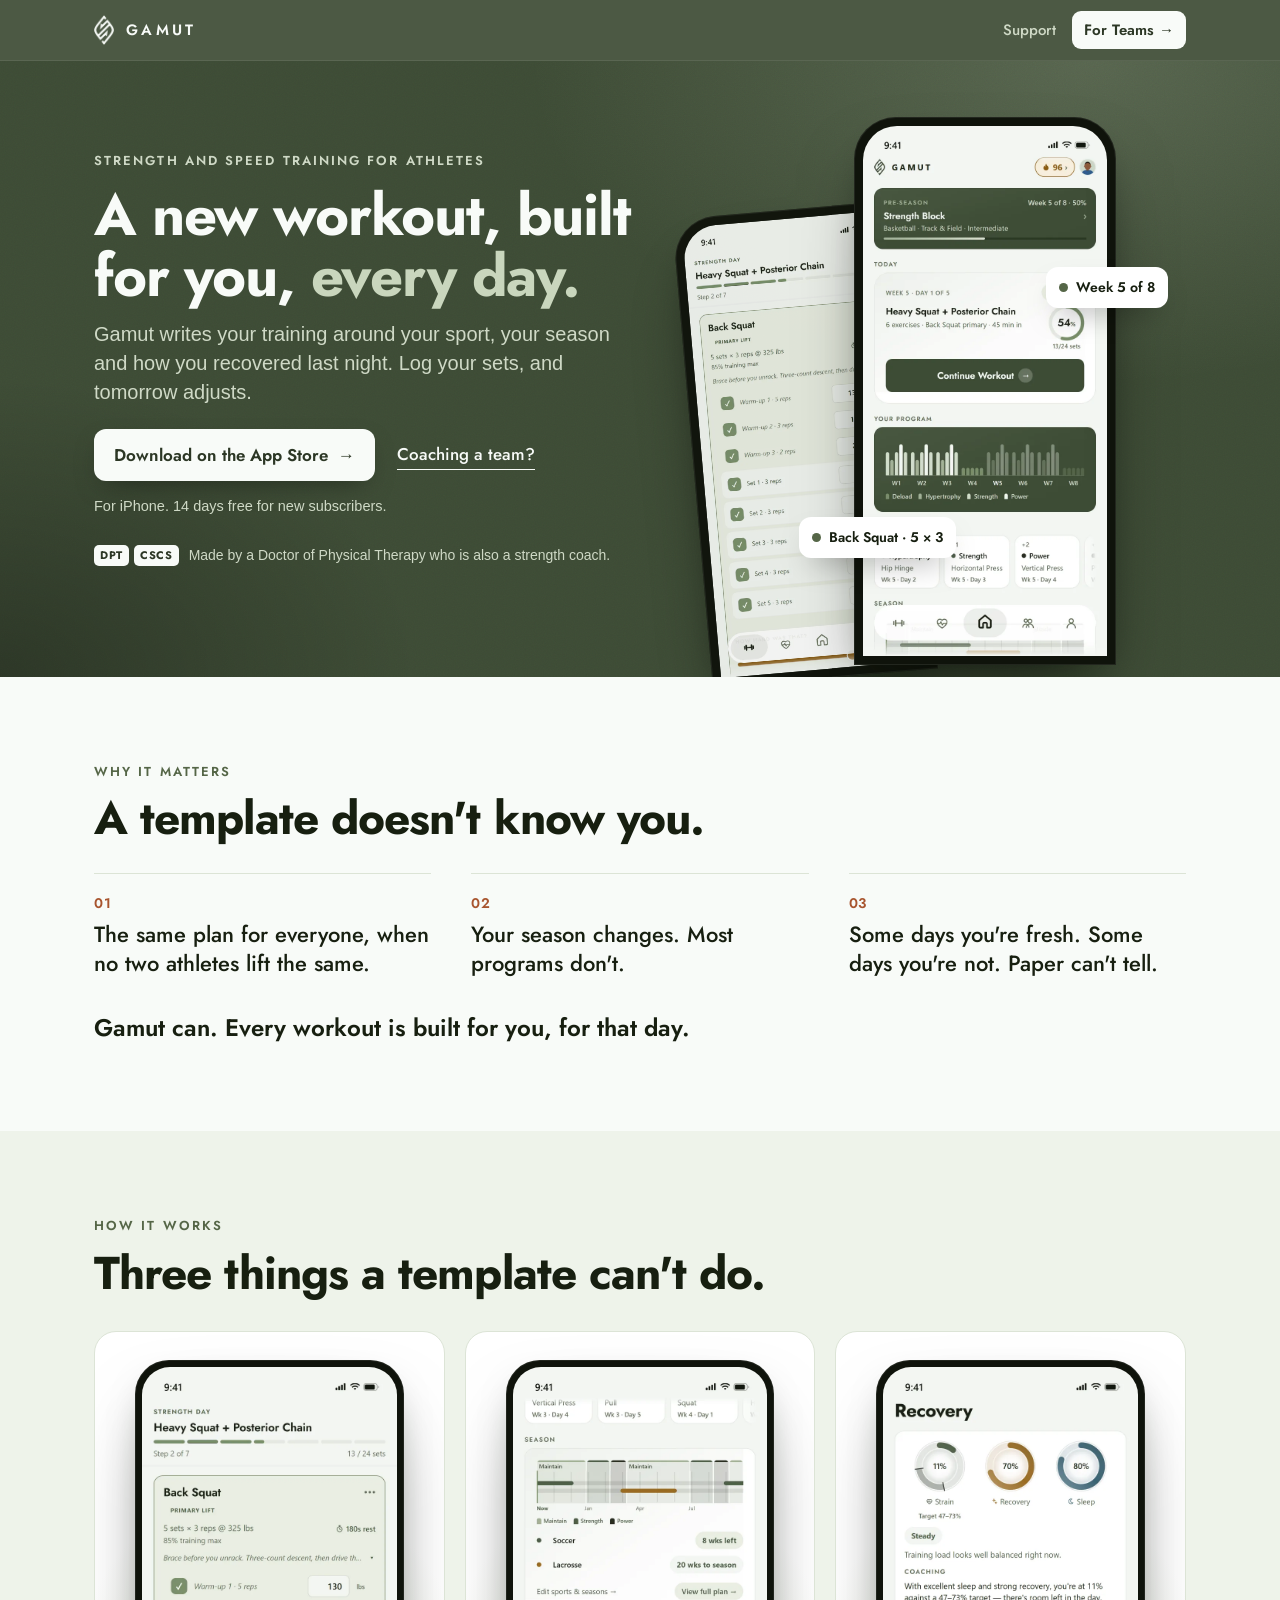
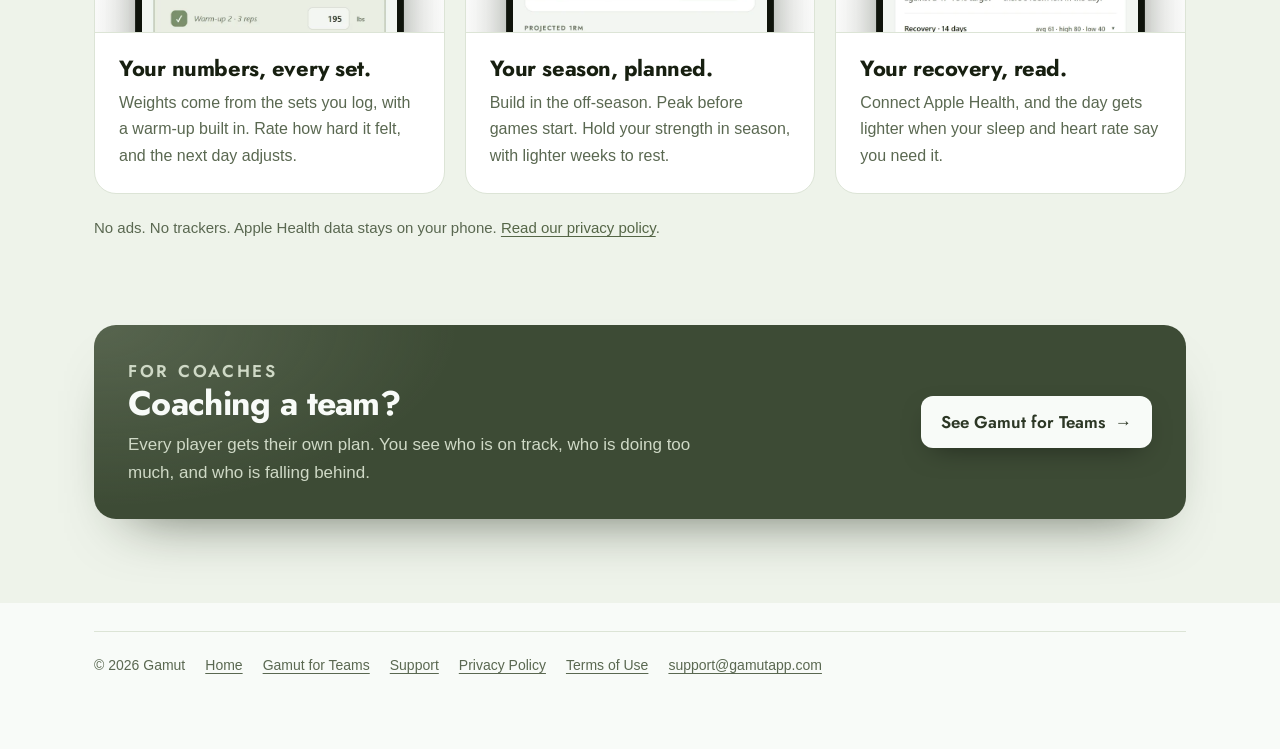
==== index.html @ c869abc1 "Publish from studio/legal-site" ====
<!doctype html>
<html lang="en">
<head>
<meta charset="utf-8">
<meta name="viewport" content="width=device-width, initial-scale=1">
<title>Gamut — Strength and speed training, built for you</title>
<meta name="description" content="Gamut writes your strength and speed training every day, around your sport, your season and how you recovered. Made by a Doctor of Physical Therapy who is also a strength coach.">
<meta property="og:title" content="Gamut: a new workout, built for you, every day">
<meta property="og:description" content="Strength and speed training around your sport, your season and your recovery.">
<meta property="og:type" content="website">
<meta name="theme-color" content="#3d4b35">
<link rel="icon" type="image/png" href="img/emblem.png">
<link rel="preconnect" href="https://fonts.googleapis.com">
<link rel="preconnect" href="https://fonts.gstatic.com" crossorigin>
<link href="https://fonts.googleapis.com/css2?family=Jost:wght@400;500;600;700&display=swap" rel="stylesheet">
<script>document.documentElement.classList.add('js')</script>
<link rel="stylesheet" href="docs.css">
<!--
  The site's front page, for athletes. Kept short on purpose: the offer, why
  it matters, three things the app does, and a door to Gamut for Teams.
  Like teams.html: every claim must be true of the shipped app, with no
  testimonials, user counts or injury claims, and copy in short words.
  The privacy, terms and support pages link here, and the app opens those,
  so this page carries no team prices or buy buttons; teams.html does.
  The App Store link resolves once the app is live (it 404s before that).
  Screens in img/athlete-*.webp are light-mode captures from
  studio/app-store/screenshots/light, scaled to 660px wide.
-->
<style>
  .topnav a.nav-cta { color: var(--hero-deep); background: var(--on-hero); font-weight: 600; }
  .topnav a.nav-cta:hover { color: var(--hero-deep); background: #ffffff; }
  .phone {
    position: relative; border-radius: 42px; padding: 9px; background: #0f130b;
    box-shadow: 0 0 0 1px rgba(255, 255, 255, 0.08) inset, 0 40px 80px -30px rgba(0, 0, 0, 0.6), 0 18px 40px -20px rgba(var(--shadow), 0.5);
  }
  .phone img { display: block; width: 100%; height: auto; border-radius: 34px; aspect-ratio: 660 / 1434; background: #f2f5ef; }

  .home-hero .container { display: grid; grid-template-columns: 1.05fr 0.95fr; gap: 40px; align-items: center; padding-top: 56px; padding-bottom: 0; }
  .home-hero .copy { padding-bottom: 64px; }
  .home-hero .lede { max-width: 30em; }
  .ctas { display: flex; flex-wrap: wrap; align-items: center; gap: 14px 22px; margin: 4px 0 14px; }
  .text-link { font-family: var(--display); font-weight: 500; color: var(--on-hero); text-decoration: none; border-bottom: 1px solid currentColor; padding-bottom: 1px; }
  .text-link:hover { color: #ffffff; }
  .small { font-size: 14.5px; color: var(--on-hero-muted); margin: 0; }
  .cred { display: flex; align-items: center; gap: 10px; margin-top: 26px; font-size: 14px; line-height: 1.4; color: var(--on-hero-muted); }
  .creds { display: flex; gap: 5px; flex: none; }
  .creds span { font-family: var(--display); font-weight: 700; font-size: 11px; letter-spacing: 0.06em; background: var(--on-hero); color: var(--hero-deep); padding: 3px 6px; border-radius: 5px; }
  .visual { position: relative; height: 560px; align-self: end; }
  .visual .phone { position: absolute; }
  .visual .front { width: 262px; right: 70px; top: 0; z-index: 2; }
  .visual .back { width: 226px; right: 268px; top: 92px; transform: rotate(-5deg); opacity: 0.94; }
  .visual .phone, .visual .phone img { border-bottom-left-radius: 0; border-bottom-right-radius: 0; }
  .tag-float {
    position: absolute; z-index: 3; font-family: var(--display); font-weight: 600; font-size: 14px; white-space: nowrap;
    background: var(--surface); color: var(--text); padding: 9px 13px; border-radius: 12px;
    box-shadow: 0 14px 30px -14px rgba(0, 0, 0, 0.5); display: flex; align-items: center; gap: 8px;
  }
  .tag-float i { width: 9px; height: 9px; border-radius: 50%; background: var(--accent); flex: none; }
  .tag-1 { right: 18px; top: 150px; }
  .tag-2 { right: 230px; top: 400px; }
  .js .visual { animation: rise 900ms cubic-bezier(0.2, 0.7, 0.2, 1) 180ms both; }
  @media (prefers-reduced-motion: reduce) { .js .visual { animation: none; } }
  .peek { display: none; }

  section.band { padding: 84px 0; }
  .kicker { font-family: var(--display); font-weight: 600; font-size: 13px; letter-spacing: 0.16em; text-transform: uppercase; color: var(--accent); margin: 0 0 12px; }
  .band h2 { font-size: clamp(30px, 4.2vw, 46px); line-height: 1.06; font-weight: 700; margin: 0 0 14px; }
  .pains { list-style: none; margin: 30px 0 0; padding: 0; display: grid; grid-template-columns: repeat(3, 1fr); gap: 0 40px; }
  .pains li { padding: 20px 0 0; border-top: 1px solid var(--border); font-family: var(--display); font-size: 22px; line-height: 1.3; font-weight: 500; }
  .pains li span { display: block; font-size: 14px; font-weight: 600; color: var(--ember); margin-bottom: 8px; letter-spacing: 0.06em; }
  .turn { margin: 30px 0 0; font-family: var(--display); font-size: 24px; font-weight: 600; }

  .how { background: var(--bg-alt); }
  .features { display: grid; grid-template-columns: repeat(3, 1fr); gap: 20px; margin-top: 34px; }
  .feature { background: var(--surface); border: 1px solid var(--border); border-radius: var(--radius-lg); overflow: hidden; display: flex; flex-direction: column; }
  .feature .shot { height: 300px; overflow: hidden; padding: 28px 40px 0; background: radial-gradient(260px 200px at 50% 100%, var(--accent-soft), transparent 70%); }
  .feature .shot .phone { border-radius: 34px 34px 0 0; padding: 7px 7px 0; }
  .feature .shot .phone img { border-radius: 28px 28px 0 0; }
  .feature .body { padding: 22px 24px 24px; border-top: 1px solid var(--border); }
  .feature h3 { font-size: 22px; line-height: 1.2; margin: 0 0 8px; font-weight: 700; }
  .feature p { margin: 0; color: var(--muted); font-size: 16px; }
  .privacy-note { margin: 22px 0 0; font-size: 15px; color: var(--muted); }

  .coach { padding: 0 0 84px; background: var(--bg-alt); }
  .coach-box {
    display: grid; grid-template-columns: 1fr auto; gap: 20px 40px; align-items: center;
    border-radius: var(--radius-lg); padding: 32px 34px; color: var(--on-hero);
    background: radial-gradient(520px 260px at 0% 0%, rgba(181, 193, 170, 0.22), transparent 70%), var(--hero);
    box-shadow: 0 30px 60px -36px rgba(var(--shadow), 0.7);
  }
  .coach-box .kicker { color: var(--on-hero-muted); }
  .coach-box h2 { font-size: clamp(26px, 3vw, 34px); line-height: 1.12; margin: 0 0 8px; font-weight: 700; }
  .coach-box p { margin: 0; color: var(--on-hero-muted); font-size: 17px; max-width: 34em; }
  footer.site { padding-top: 28px; }

  @media (max-width: 980px) {
    .home-hero .container { grid-template-columns: 1fr; }
    .visual { display: none; }
    /* Full-bleed, so the tilted phone's corner is cut by the screen edge,
       never by an invisible box (teams.html's offer-peek, same numbers). */
    .peek {
      display: block; position: relative; height: 330px; margin: 6px 0 18px calc(50% - 50vw); width: 100vw; overflow: hidden;
      -webkit-mask-image: linear-gradient(180deg, #000 72%, transparent);
      mask-image: linear-gradient(180deg, #000 72%, transparent);
    }
    .peek .phone { position: absolute; width: 210px; padding: 6px; border-radius: 32px; }
    .peek .phone img { border-radius: 27px; }
    .peek .front { left: calc(50% - 50px); top: 14px; z-index: 2; }
    .peek .back { left: max(26px, calc(50% - 172px)); top: 58px; width: 176px; transform: rotate(-6deg); opacity: 0.94; }
    .peek .tag-float { font-size: 13px; padding: 7px 11px; border-radius: 10px; }
    .peek-1 { right: max(8px, calc(50% - 190px)); top: 128px; }
    .peek-2 { left: max(14px, calc(50% - 168px)); top: 238px; }
    .home-hero .copy { padding-bottom: 52px; }
    .pains { grid-template-columns: 1fr; }
    .pains li { padding: 16px 0; font-size: 20px; }
    .features { grid-template-columns: 1fr; gap: 14px; }
    .feature { flex-direction: row; }
    .feature .shot { flex: none; width: 150px; height: auto; max-height: 230px; padding: 18px 16px 0; }
    .feature .body { border-top: none; border-left: 1px solid var(--border); align-self: center; }
    .coach-box { grid-template-columns: 1fr; }
  }
  @media (max-width: 640px) {
    .home-hero .container { padding-top: 32px; }
    .ctas .btn { width: 100%; }
    section.band { padding: 56px 0; }
    .turn { font-size: 21px; }
    .feature .shot { width: 112px; padding: 14px 10px 0; max-height: 190px; }
    .feature .shot .phone { border-radius: 22px 22px 0 0; padding: 4px 4px 0; }
    .feature .shot .phone img { border-radius: 18px 18px 0 0; }
    .feature .body { padding: 16px; }
    .feature h3 { font-size: 18px; }
    .feature p { font-size: 15px; }
    .coach { padding-bottom: 56px; }
    .coach-box { padding: 24px 20px; }
    .coach-box .btn { width: 100%; }
  }
</style>
</head>
<body>
<a class="skip" href="#main">Skip to content</a>

<header class="topbar">
  <div class="container">
    <a class="brand" href="index.html" aria-label="Gamut home"><span class="emblem" aria-hidden="true"></span><span class="brand-name">Gamut</span></a>
    <nav class="topnav" aria-label="Site">
      <a href="support.html">Support</a>
      <a class="nav-cta" href="teams.html">For Teams <span aria-hidden="true">→</span></a>
    </nav>
  </div>
</header>

<main id="main">

<section class="hero home-hero" aria-labelledby="title">
  <div class="container">
    <div class="copy stagger">
      <p class="eyebrow">Strength and speed training for athletes</p>
      <h1 id="title">A new workout, built for you, <em>every day.</em></h1>
      <!-- Below 980px the two phones beside the copy are hidden, so a phone
           visitor met nothing but words. This shows the app right under the
           headline: Home in front, a workout behind, faded into the hero. -->
      <div class="peek" aria-hidden="true">
        <div class="phone back float slow"><img src="img/athlete-workout.webp" alt="" width="660" height="1434"></div>
        <div class="phone front float"><img src="img/athlete-home.webp" alt="" width="660" height="1434"></div>
        <div class="tag-float peek-1"><i></i>Week 5 of 8</div>
        <div class="tag-float peek-2"><i></i>Back Squat · 5 × 3</div>
      </div>
      <p class="lede">Gamut writes your training around your sport, your season and how you recovered
      last night. Log your sets, and tomorrow adjusts.</p>
      <div class="ctas">
        <a class="btn btn-light" href="https://apps.apple.com/app/id6804510741">Download on the App Store <span aria-hidden="true">→</span></a>
        <a class="text-link" href="teams.html">Coaching a team?</a>
      </div>
      <p class="small">For iPhone. 14 days free for new subscribers.</p>
      <p class="cred"><span class="creds"><span>DPT</span><span>CSCS</span></span><span>Made by a Doctor of Physical Therapy who is also a strength coach.</span></p>
    </div>
    <div class="visual" aria-hidden="true">
      <div class="phone back float slow"><img src="img/athlete-workout.webp" alt="" width="660" height="1434"></div>
      <div class="phone front float"><img src="img/athlete-home.webp" alt="" width="660" height="1434" fetchpriority="high"></div>
      <div class="tag-float tag-1"><i></i>Week 5 of 8</div>
      <div class="tag-float tag-2"><i></i>Back Squat · 5 × 3</div>
    </div>
  </div>
</section>

<section class="band" aria-labelledby="why-title">
  <div class="container">
    <p class="kicker reveal">Why it matters</p>
    <h2 id="why-title" class="reveal">A template doesn't know you.</h2>
    <ul class="pains">
      <li class="reveal" style="--i:0"><span>01</span>The same plan for everyone, when no two athletes lift the same.</li>
      <li class="reveal" style="--i:1"><span>02</span>Your season changes. Most programs don't.</li>
      <li class="reveal" style="--i:2"><span>03</span>Some days you're fresh. Some days you're not. Paper can't tell.</li>
    </ul>
    <p class="turn reveal">Gamut can. Every workout is built for you, for that day.</p>
  </div>
</section>

<section class="band how" aria-labelledby="how-title">
  <div class="container">
    <p class="kicker reveal">How it works</p>
    <h2 id="how-title" class="reveal">Three things a template can't do.</h2>
    <div class="features">
      <article class="feature reveal" style="--i:0">
        <div class="shot"><div class="phone"><img src="img/athlete-workout.webp" alt="A Back Squat in Gamut: three warm-up sets, then five sets of three at 325 pounds." width="660" height="1434" loading="lazy"></div></div>
        <div class="body"><h3>Your numbers, every set.</h3><p>Weights come from the sets you log, with a warm-up built in. Rate how hard it felt, and the next day adjusts.</p></div>
      </article>
      <article class="feature reveal" style="--i:1">
        <div class="shot"><div class="phone"><img src="img/season-plan.webp" alt="A season plan in Gamut: blocks of training laid over a sport's season." width="660" height="1434" loading="lazy"></div></div>
        <div class="body"><h3>Your season, planned.</h3><p>Build in the off-season. Peak before games start. Hold your strength in season, with lighter weeks to rest.</p></div>
      </article>
      <article class="feature reveal" style="--i:2">
        <div class="shot"><div class="phone"><img src="img/athlete-recovery.webp" alt="Gamut's Recovery page: strain, recovery and sleep rings with coaching." width="660" height="1434" loading="lazy"></div></div>
        <div class="body"><h3>Your recovery, read.</h3><p>Connect Apple Health, and the day gets lighter when your sleep and heart rate say you need it.</p></div>
      </article>
    </div>
    <p class="privacy-note reveal">No ads. No trackers. Apple Health data stays on your phone. <a href="privacy.html">Read our privacy policy</a>.</p>
  </div>
</section>

<section class="coach" aria-labelledby="coach-title">
  <div class="container">
    <div class="coach-box reveal">
      <div>
        <p class="kicker">For coaches</p>
        <h2 id="coach-title">Coaching a team?</h2>
        <p>Every player gets their own plan. You see who is on track, who is doing too much, and who is falling behind.</p>
      </div>
      <a class="btn btn-light" href="teams.html">See Gamut for Teams <span aria-hidden="true">→</span></a>
    </div>
  </div>
</section>

</main>

<footer class="site">
  <div class="container"><div class="links">
    <span>© 2026 Gamut</span>
    <a href="index.html">Home</a>
    <a href="teams.html">Gamut for Teams</a>
    <a href="support.html">Support</a>
    <a href="privacy.html">Privacy Policy</a>
    <a href="terms.html">Terms of Use</a>
    <a href="mailto:support@gamutapp.com">support@gamutapp.com</a>
  </div></div>
</footer>

<script src="docs.js"></script>
</body>
</html>
---- docs.css ----
/* Gamut document pages (privacy.html, terms.html, support.html).

   Drawn in teams.html's visual language so the site reads as one product:
   the same tokens, the deep-green hero with its soft light and grain, Jost
   for headings, the sticky top bar and the card shapes.

   These three pages are opened FROM THE APP (src/lib/legalLinks.ts: the
   paywall and Settings), so they must never link to teams.html, show a team
   price or carry a buy button (App Store guideline 3.1.1). They link home to
   index.html (the brand, "Home" in the top bar and the footer), which is the
   site's front page and carries no prices; teams.html is reached from there. */
:root {
  --bg: #f8fbf8;
  --bg-alt: #eef3ea;
  --surface: #ffffff;
  --border: #dce4d6;
  --text: #171f10;
  --muted: #5a6851;
  --accent: #556647;
  --accent-strong: #3d4b35;
  --accent-soft: #e3eadc;
  --hero: #3d4b35;
  --hero-deep: #2c3725;
  --on-hero: #f8fbf8;
  --on-hero-muted: #cfd9c6;
  --ember: #a8552f;
  --shadow: 22, 32, 14;
  --radius-lg: 22px;
  --radius-md: 14px;
  --display: "Jost", -apple-system, BlinkMacSystemFont, "Segoe UI", sans-serif;
  --body: -apple-system, BlinkMacSystemFont, "Segoe UI", Roboto, Helvetica, Arial, sans-serif;
  --check: url("data:image/svg+xml;utf8,<svg xmlns='http://www.w3.org/2000/svg' viewBox='0 0 20 20'><path d='M5.5 10.5l3 3 6-7' fill='none' stroke='%23556647' stroke-width='2' stroke-linecap='round' stroke-linejoin='round'/></svg>");
  --cross: url("data:image/svg+xml;utf8,<svg xmlns='http://www.w3.org/2000/svg' viewBox='0 0 20 20'><path d='M6.5 6.5l7 7M13.5 6.5l-7 7' fill='none' stroke='%23a8552f' stroke-width='2' stroke-linecap='round'/></svg>");
  --chev: url("data:image/svg+xml;utf8,<svg xmlns='http://www.w3.org/2000/svg' viewBox='0 0 20 20'><path d='M6 8l4 4 4-4' fill='none' stroke='black' stroke-width='2' stroke-linecap='round' stroke-linejoin='round'/></svg>");
}
@media (prefers-color-scheme: dark) {
  :root {
    --bg: #0b0f07;
    --bg-alt: #11170b;
    --surface: #161d0f;
    --border: #2f3626;
    --text: #eef3ea;
    --muted: #a9b79d;
    --accent: #9db08e;
    --accent-strong: #b5c1aa;
    --accent-soft: #1f2817;
    --hero: #242a1a;
    --hero-deep: #181d11;
    --on-hero: #f2f6ee;
    --on-hero-muted: #b9c6ad;
    --ember: #d27a52;
    --shadow: 0, 0, 0;
    --check: url("data:image/svg+xml;utf8,<svg xmlns='http://www.w3.org/2000/svg' viewBox='0 0 20 20'><path d='M5.5 10.5l3 3 6-7' fill='none' stroke='%239db08e' stroke-width='2' stroke-linecap='round' stroke-linejoin='round'/></svg>");
    --cross: url("data:image/svg+xml;utf8,<svg xmlns='http://www.w3.org/2000/svg' viewBox='0 0 20 20'><path d='M6.5 6.5l7 7M13.5 6.5l-7 7' fill='none' stroke='%23d27a52' stroke-width='2' stroke-linecap='round'/></svg>");
  }
}

* { box-sizing: border-box; }
html { -webkit-text-size-adjust: 100%; scroll-behavior: smooth; scroll-padding-top: 84px; }
@media (prefers-reduced-motion: reduce) { html { scroll-behavior: auto; } }
body {
  margin: 0; background: var(--bg); color: var(--text);
  font-family: var(--body); font-size: 17px; line-height: 1.65; -webkit-font-smoothing: antialiased;
}
a { color: var(--accent); text-underline-offset: 3px; text-decoration-thickness: 1px; }
a:hover { color: var(--accent-strong); }
:focus-visible { outline: 3px solid var(--accent); outline-offset: 3px; border-radius: 6px; }
h1, h2, h3 { font-family: var(--display); letter-spacing: -0.02em; text-wrap: balance; }
p, li { text-wrap: pretty; }
strong { font-weight: 650; }
.container { width: 100%; max-width: 1140px; margin: 0 auto; padding: 0 24px; }
.skip { position: absolute; left: -9999px; top: 8px; z-index: 30; background: var(--surface); padding: 8px 14px; border-radius: 8px; }
.skip:focus { left: 12px; }

/* Top bar (teams.html's) */
.topbar {
  position: sticky; top: 0; z-index: 20;
  background: color-mix(in srgb, var(--hero) 92%, transparent);
  backdrop-filter: saturate(140%) blur(12px); -webkit-backdrop-filter: saturate(140%) blur(12px);
  border-bottom: 1px solid rgba(255, 255, 255, 0.08);
}
.topbar .container { display: flex; align-items: center; justify-content: space-between; gap: 16px; height: 60px; }
.brand { display: flex; align-items: center; gap: 12px; color: var(--on-hero); text-decoration: none; }
.brand:hover { color: var(--on-hero); }
.emblem { width: 20px; height: 30px; background: currentColor; -webkit-mask: url(img/emblem.png) center / contain no-repeat; mask: url(img/emblem.png) center / contain no-repeat; }
.brand-name { font-family: var(--display); font-weight: 600; letter-spacing: 0.22em; text-transform: uppercase; font-size: 15px; }
.topnav { display: flex; gap: 4px; }
.topnav a {
  font-family: var(--display); font-weight: 500; font-size: 15px; color: var(--on-hero-muted);
  text-decoration: none; padding: 7px 12px; border-radius: 9px; transition: background-color 180ms ease, color 180ms ease;
}
.topnav a:hover { color: var(--on-hero); background: rgba(255, 255, 255, 0.08); }
.topnav a[aria-current="page"] { color: var(--hero-deep); background: var(--on-hero); }

/* Hero */
.hero {
  position: relative; overflow: hidden; color: var(--on-hero);
  background:
    radial-gradient(900px 520px at 85% 0%, rgba(181, 193, 170, 0.22), transparent 62%),
    radial-gradient(700px 500px at 0% 100%, rgba(0, 0, 0, 0.28), transparent 60%),
    var(--hero);
}
.hero::after {
  content: ""; position: absolute; inset: 0; pointer-events: none; opacity: 0.09; mix-blend-mode: overlay;
  background-image: url("data:image/svg+xml;utf8,<svg xmlns='http://www.w3.org/2000/svg' width='160' height='160'><filter id='n'><feTurbulence type='fractalNoise' baseFrequency='0.9' numOctaves='2' stitchTiles='stitch'/></filter><rect width='100%' height='100%' filter='url(%23n)'/></svg>");
}
.hero .container { position: relative; z-index: 1; padding-top: 64px; padding-bottom: 56px; }
.eyebrow { font-family: var(--display); font-weight: 600; font-size: 13px; letter-spacing: 0.16em; text-transform: uppercase; color: var(--on-hero-muted); margin: 0 0 14px; }
.hero h1 { font-size: clamp(38px, 5vw, 58px); line-height: 1.04; font-weight: 700; margin: 0 0 14px; }
.hero h1 em { font-style: normal; color: #c9d6bd; }
.lede { font-size: 20px; line-height: 1.45; color: var(--on-hero-muted); margin: 0 0 22px; max-width: 34em; }
.meta { display: flex; flex-wrap: wrap; gap: 8px; margin: 0; padding: 0; list-style: none; }
.meta li, .updated {
  display: inline-flex; align-items: center; gap: 8px; margin: 0; font-size: 14px; line-height: 1.3; color: var(--on-hero);
  padding: 7px 12px; border-radius: 999px; background: rgba(255, 255, 255, 0.08); border: 1px solid rgba(255, 255, 255, 0.16);
}
.meta li::before, .updated::before { content: ""; width: 7px; height: 7px; border-radius: 50%; background: var(--on-hero-muted); }

/* Summary tiles that sit on the bottom edge of the hero */
.glance { position: relative; z-index: 2; margin-top: -28px; }
.tiles { display: grid; grid-template-columns: repeat(4, 1fr); gap: 14px; }
.tile {
  background: var(--surface); border: 1px solid var(--border); border-radius: var(--radius-md);
  padding: 18px 18px 16px; box-shadow: 0 20px 44px -30px rgba(var(--shadow), 0.6);
}
.tile b { display: block; font-family: var(--display); font-weight: 600; font-size: 17px; line-height: 1.25; margin-bottom: 4px; }
.tile span { display: block; font-size: 14.5px; line-height: 1.45; color: var(--muted); }
a.tile { color: inherit; text-decoration: none; transition: transform 200ms ease, box-shadow 200ms ease, border-color 200ms ease; }
a.tile:hover { transform: translateY(-2px); border-color: var(--accent); box-shadow: 0 24px 48px -30px rgba(var(--shadow), 0.7); }
a.tile b::after { content: " →"; color: var(--accent); }

/* Document layout: contents beside the text */
.doc { display: grid; grid-template-columns: 240px minmax(0, 1fr); gap: 56px; padding-top: 56px; padding-bottom: 40px; }
.toc-wrap { position: sticky; top: 84px; align-self: start; max-height: calc(100vh - 100px); overflow: auto; }
.toc summary {
  font-family: var(--display); font-weight: 600; font-size: 13px; letter-spacing: 0.16em; text-transform: uppercase;
  color: var(--accent); list-style: none; margin-bottom: 10px; cursor: default; pointer-events: none;
}
.toc summary::-webkit-details-marker { display: none; }
.toc ol { list-style: none; margin: 0; padding: 0; border-left: 1px solid var(--border); }
.toc li { margin: 0; }
.toc a {
  display: block; padding: 5px 0 5px 14px; margin-left: -1px; border-left: 2px solid transparent;
  font-size: 14.5px; line-height: 1.35; color: var(--muted); text-decoration: none;
}
.toc a:hover { color: var(--text); }
.toc a.active { color: var(--text); border-left-color: var(--accent-strong); font-weight: 600; }
.prose { max-width: 720px; }
.prose > :first-child { margin-top: 0; }
.prose .updated { color: var(--muted); background: var(--bg-alt); border-color: var(--border); margin-bottom: 28px; }
.prose .updated::before { background: var(--accent); }
.prose h2 { font-size: clamp(26px, 3vw, 32px); line-height: 1.15; font-weight: 700; margin: 56px 0 14px; }
.prose h2:first-of-type { margin-top: 0; }
.prose h3 { font-size: 20px; line-height: 1.3; font-weight: 600; margin: 30px 0 8px; }
.prose ul, .prose ol { padding-left: 22px; }
.prose li { margin: 8px 0; }
.prose li::marker { color: var(--accent); }
.prose .kicker { font-family: var(--display); font-weight: 600; font-size: 13px; letter-spacing: 0.16em; text-transform: uppercase; color: var(--accent); margin: 56px 0 -6px; }
.prose .kicker + h2 { margin-top: 10px; }

.callout {
  background: var(--surface); border: 1px solid var(--border); border-left: 3px solid var(--accent);
  border-radius: var(--radius-md); padding: 18px 22px; margin: 24px 0;
}
.callout p:first-child { margin-top: 0; }
.callout p:last-child { margin-bottom: 0; }
.callout.warn { border-left-color: var(--ember); }
.callout.key {
  color: var(--on-hero); border: none; border-radius: var(--radius-lg); padding: 24px 26px;
  background: radial-gradient(520px 260px at 0% 0%, rgba(181, 193, 170, 0.22), transparent 70%), var(--hero);
  box-shadow: 0 30px 60px -36px rgba(var(--shadow), 0.7);
}
.callout.key p, .callout.key li { color: var(--on-hero-muted); }
.callout.key strong { color: var(--on-hero); }
.callout.key a { color: var(--on-hero); }
.callout.key h3 { color: var(--on-hero); margin-top: 0; }

.ticks, .crosses { list-style: none; padding: 0 !important; display: grid; gap: 8px; }
.ticks li, .crosses li { display: grid; grid-template-columns: 26px 1fr; gap: 8px; margin: 0; }
.ticks li::before, .crosses li::before {
  content: ""; width: 20px; height: 20px; margin-top: 3px; border-radius: 6px;
  background: var(--accent-soft) var(--check) center / 20px no-repeat; box-shadow: inset 0 0 0 1px var(--border);
}
.crosses li::before { background-image: var(--cross); }
.split { display: grid; grid-template-columns: 1fr 1fr; gap: 16px; margin: 20px 0; }
.split > div { background: var(--surface); border: 1px solid var(--border); border-radius: var(--radius-md); padding: 18px 20px; }
.split h3 { margin-top: 0; font-size: 17px; }

.table-scroll { overflow-x: auto; margin: 20px 0; border: 1px solid var(--border); border-radius: var(--radius-md); background: var(--surface); }
table { width: 100%; border-collapse: collapse; font-size: 15px; }
th, td { text-align: left; padding: 12px 16px; border-bottom: 1px solid var(--border); vertical-align: top; }
tr:last-child td { border-bottom: none; }
th { font-family: var(--display); font-weight: 600; color: var(--muted); font-size: 12.5px; text-transform: uppercase; letter-spacing: 0.08em; background: var(--bg-alt); }
td:first-child { font-weight: 600; width: 38%; }

/* Support: questions as cards that open in place */
.faq-group { margin-bottom: 8px; }
details.q { border-top: 1px solid var(--border); }
details.q:last-of-type { border-bottom: 1px solid var(--border); }
details.q summary {
  list-style: none; cursor: pointer; display: grid; grid-template-columns: 1fr 22px; gap: 16px; align-items: center;
  padding: 16px 2px; font-family: var(--display); font-weight: 600; font-size: 18.5px; line-height: 1.35; letter-spacing: -0.01em;
}
details.q summary::-webkit-details-marker { display: none; }
details.q summary::after {
  content: ""; width: 22px; height: 22px; background: var(--accent); transition: transform 220ms ease;
  -webkit-mask: var(--chev) center / 20px no-repeat; mask: var(--chev) center / 20px no-repeat;
}
details.q[open] summary::after { transform: rotate(180deg); }
details.q summary:hover { color: var(--accent-strong); }
details.q .a { padding: 0 2px 14px; color: var(--muted); }
details.q .a > :first-child { margin-top: 0; }
details.q .a strong { color: var(--text); }
details.q .a ol, details.q .a ul { padding-left: 22px; }

.contact {
  display: flex; flex-wrap: wrap; align-items: center; justify-content: space-between; gap: 16px 28px;
  margin-top: 26px; padding: 20px 22px; border-radius: var(--radius-md);
  background: rgba(255, 255, 255, 0.08); border: 1px solid rgba(255, 255, 255, 0.16); max-width: 760px;
}
.contact p { margin: 0; color: var(--on-hero-muted); font-size: 16px; }
.contact p b { display: block; color: var(--on-hero); font-family: var(--display); font-weight: 600; font-size: 18px; }
.btn {
  display: inline-flex; align-items: center; justify-content: center; gap: 10px;
  font-family: var(--display); font-weight: 600; font-size: 17px; text-decoration: none;
  border-radius: 12px; padding: 12px 20px; min-height: 48px;
  transition: transform 160ms ease, background-color 200ms ease;
}
.btn-light { background: var(--on-hero); color: var(--hero-deep); box-shadow: 0 10px 28px -12px rgba(0, 0, 0, 0.5); }
.btn-light:hover { background: #ffffff; color: var(--hero-deep); transform: translateY(-1px); }

/* Footer (teams.html's) */
footer.site { padding: 12px 0 72px; font-size: 14px; color: var(--muted); }
footer.site .links { display: flex; flex-wrap: wrap; gap: 8px 20px; border-top: 1px solid var(--border); padding-top: 22px; }
footer.site a { color: var(--muted); }

/* Tablet */
@media (max-width: 980px) {
  .tiles { grid-template-columns: 1fr 1fr; }
  .doc { grid-template-columns: 1fr; gap: 28px; padding-top: 40px; }
  .toc-wrap { position: static; max-height: none; overflow: visible; }
  .toc { background: var(--surface); border: 1px solid var(--border); border-radius: var(--radius-md); padding: 4px 16px; }
  .toc summary { pointer-events: auto; cursor: pointer; margin: 0; padding: 12px 0; display: flex; justify-content: space-between; align-items: center; }
  .toc summary::after { content: ""; width: 20px; height: 20px; background: var(--accent); -webkit-mask: var(--chev) center / 18px no-repeat; mask: var(--chev) center / 18px no-repeat; transition: transform 220ms ease; }
  .toc[open] summary::after { transform: rotate(180deg); }
  .toc ol { margin-bottom: 12px; }
}
/* Phone */
@media (max-width: 640px) {
  body { font-size: 16px; }
  .container { padding-left: 16px; padding-right: 16px; }
  .topnav a { padding: 6px 9px; font-size: 14px; }
  .brand-name { font-size: 14px; letter-spacing: 0.18em; }
  .hero .container { padding-top: 36px; padding-bottom: 48px; }
  .hero h1 { font-size: 38px; }
  .lede { font-size: 17.5px; margin-bottom: 18px; }
  .meta li, .updated { font-size: 13px; }
  .tiles { grid-template-columns: 1fr; gap: 10px; }
  .tile { padding: 14px 16px; }
  .prose h2 { font-size: 25px; margin-top: 44px; }
  .prose h3 { font-size: 18px; }
  .split { grid-template-columns: 1fr; }
  td:first-child { width: auto; }
  th, td { padding: 10px 12px; }
  details.q summary { font-size: 16.5px; padding: 14px 0; }
  .contact { padding: 16px; }
  .contact .btn { width: 100%; }
}
@media (max-width: 380px) {
  .brand-name { display: none; }
}

/* Motion. Subtle and one-shot: the hero rises in on load, marked blocks fade
   up as they scroll into view, phones float. Everything is gated on the
   html.js class (set inline in each page's head), so with scripts off nothing
   starts hidden, and Reduce Motion turns all of it off. */
@keyframes rise { from { opacity: 0; transform: translateY(14px); } to { opacity: 1; transform: none; } }
@keyframes float { 0%, 100% { translate: 0 0; } 50% { translate: 0 -8px; } }
@keyframes open-in { from { opacity: 0; transform: translateY(-4px); } to { opacity: 1; transform: none; } }
.js .stagger > * { animation: rise 720ms cubic-bezier(0.2, 0.7, 0.2, 1) both; }
.js .stagger > :nth-child(2) { animation-delay: 70ms; }
.js .stagger > :nth-child(3) { animation-delay: 140ms; }
.js .stagger > :nth-child(4) { animation-delay: 210ms; }
.js .stagger > :nth-child(5) { animation-delay: 280ms; }
.js .stagger > :nth-child(6) { animation-delay: 350ms; }
.js .stagger > :nth-child(n + 7) { animation-delay: 420ms; }
.js .reveal {
  opacity: 0; transform: translateY(16px);
  transition: opacity 600ms ease, transform 600ms cubic-bezier(0.2, 0.7, 0.2, 1);
  transition-delay: calc(var(--i, 0) * 80ms);
}
.js .reveal.in { opacity: 1; transform: none; }
.float { animation: float 7s ease-in-out infinite; }
.float.slow { animation-duration: 9s; animation-delay: -3s; }
details.q[open] .a { animation: open-in 260ms ease both; }
.toc a { transition: color 160ms ease, border-color 220ms ease; }
.topbar { transition: box-shadow 260ms ease; }
.topbar.scrolled { box-shadow: 0 10px 30px -18px rgba(0, 0, 0, 0.55); }
@media (prefers-reduced-motion: reduce) {
  .js .stagger > *, .float, details.q[open] .a { animation: none; }
  .js .reveal { opacity: 1; transform: none; transition: none; }
}
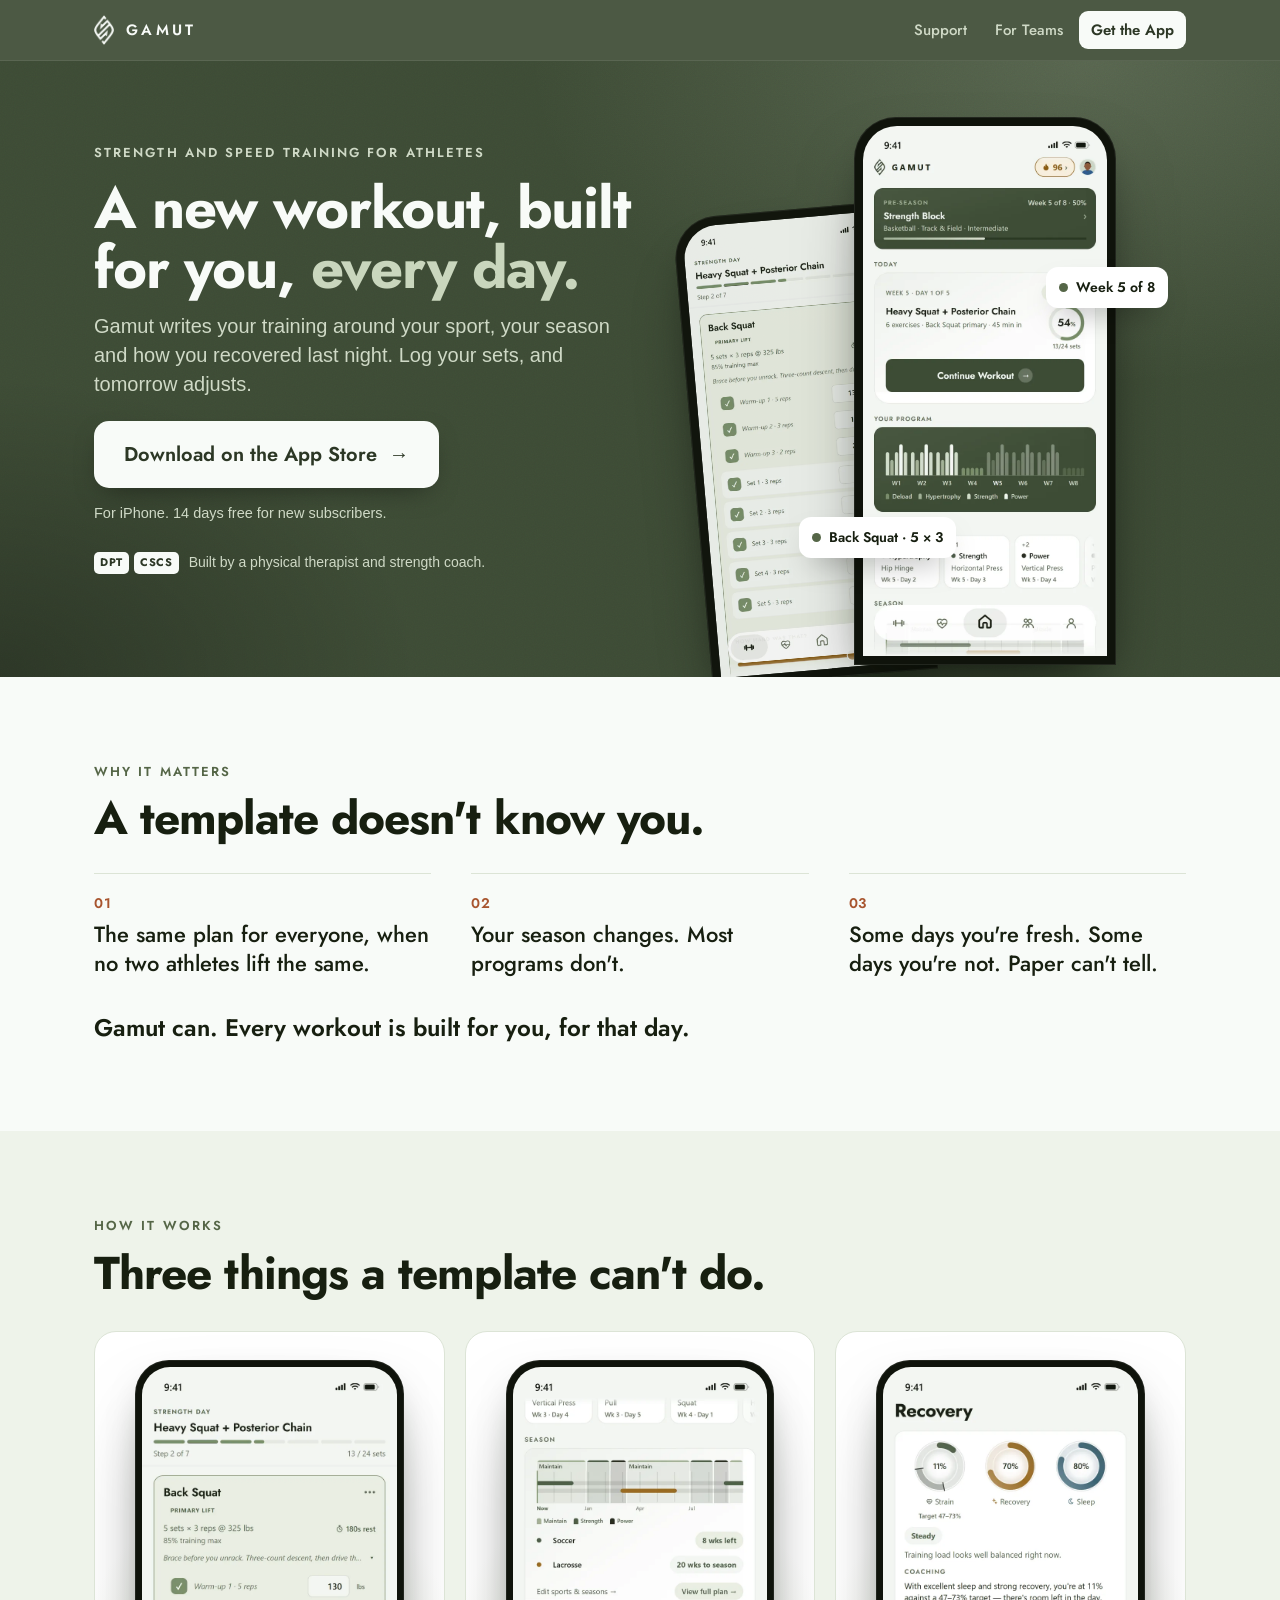
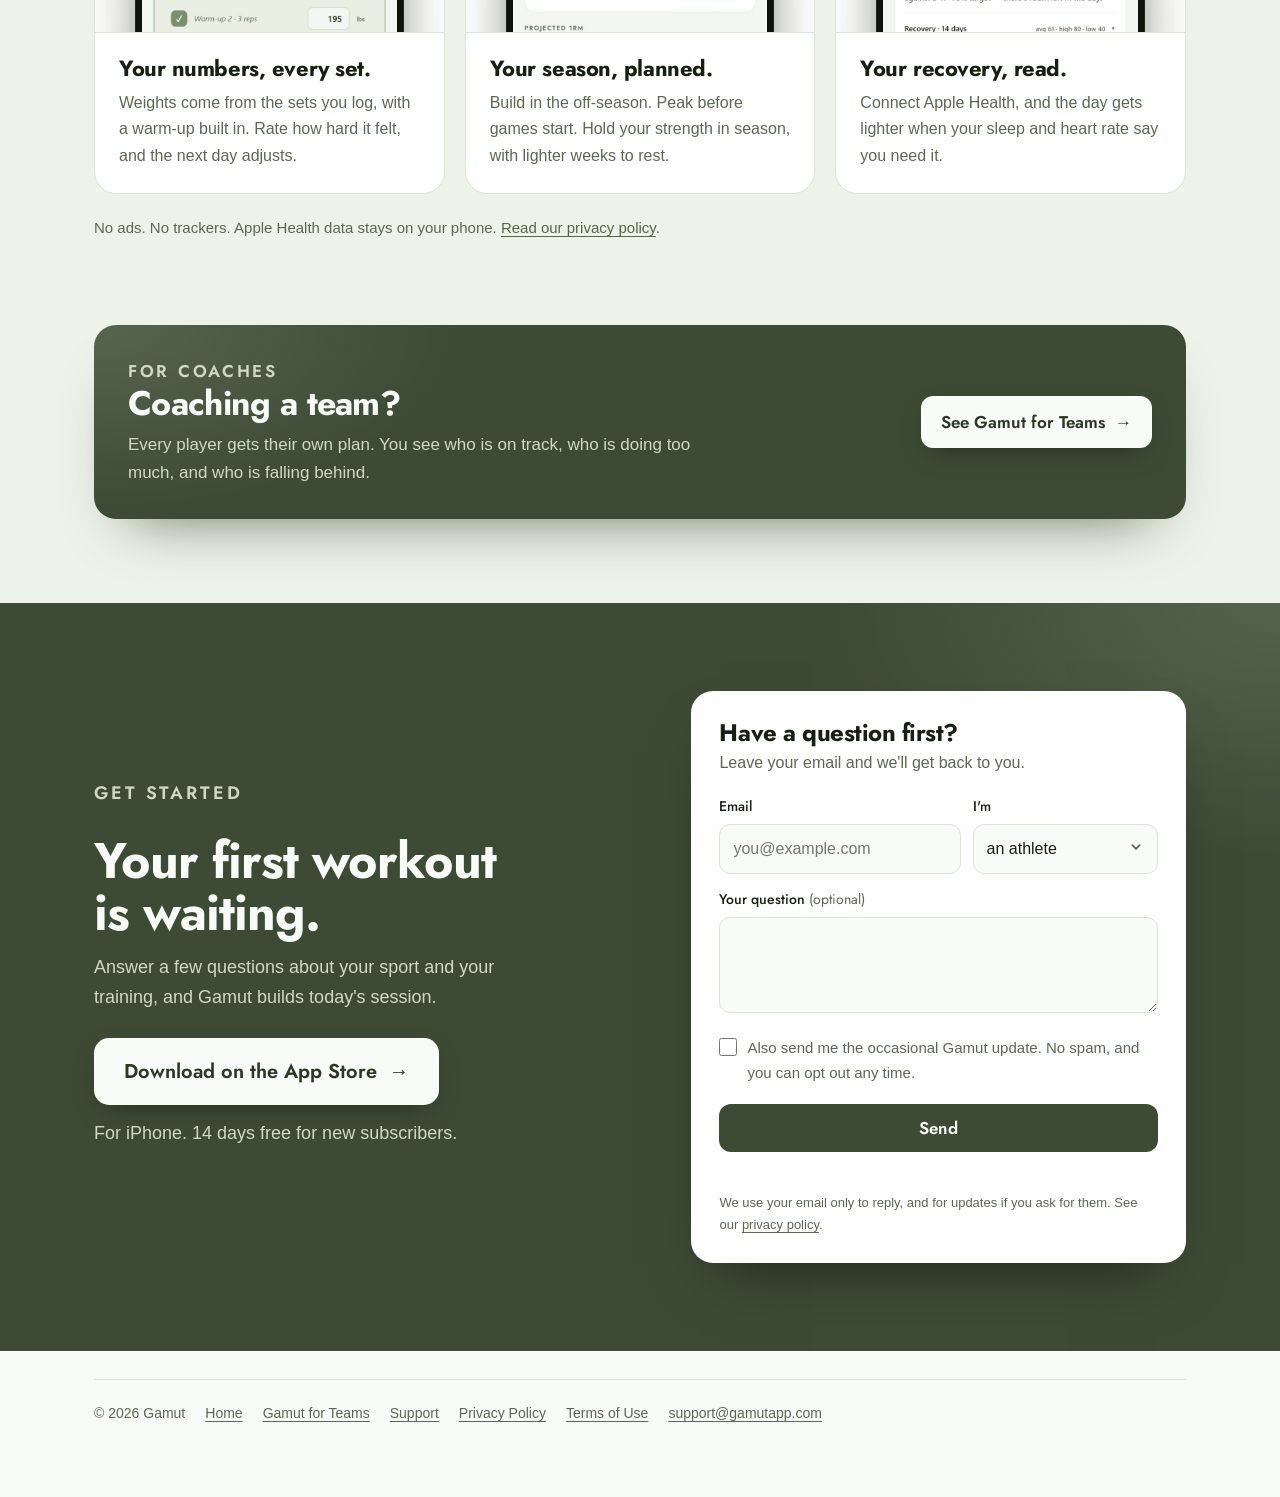
==== commit bc954aa4: "Publish from studio/legal-site" ====
--- a/index.html
+++ b/index.html
@@ -4,11 +4,19 @@
 <meta charset="utf-8">
 <meta name="viewport" content="width=device-width, initial-scale=1">
 <title>Gamut — Strength and speed training, built for you</title>
-<meta name="description" content="Gamut writes your strength and speed training every day, around your sport, your season and how you recovered. Made by a Doctor of Physical Therapy who is also a strength coach.">
+<meta name="description" content="Gamut writes your strength and speed training every day, around your sport, your season and how you recovered. Built by a physical therapist and strength coach.">
 <meta property="og:title" content="Gamut: a new workout, built for you, every day">
 <meta property="og:description" content="Strength and speed training around your sport, your season and your recovery.">
 <meta property="og:type" content="website">
 <meta name="theme-color" content="#3d4b35">
+<meta property="og:site_name" content="Gamut">
+<meta property="og:url" content="https://gamutphysicaltherapy-max.github.io/gamut-site/">
+<meta property="og:image" content="https://gamutphysicaltherapy-max.github.io/gamut-site/img/og-home.jpg">
+<meta property="og:image:width" content="1200">
+<meta property="og:image:height" content="630">
+<meta property="og:image:alt" content="Gamut: a new workout, built for you, every day. The app on two iPhones.">
+<meta name="twitter:card" content="summary_large_image">
+<link rel="apple-touch-icon" href="img/apple-touch-icon.png">
 <link rel="icon" type="image/png" href="img/emblem.png">
 <link rel="preconnect" href="https://fonts.googleapis.com">
 <link rel="preconnect" href="https://fonts.gstatic.com" crossorigin>
@@ -23,12 +31,22 @@
   The privacy, terms and support pages link here, and the app opens those,
   so this page carries no team prices or buy buttons; teams.html does.
   The App Store link resolves once the app is live (it 404s before that).
+  The page has ONE action, downloading the app, and asks for it three
+  times: the top bar, the hero and the closing band, plus a bar pinned to
+  the bottom of a phone's screen while neither of those buttons is in view.
+  Teams is a door (the top bar, the coach box), never a second button
+  beside Download. The closing band's question form writes to
+  public.site_leads through submit_site_lead (migration 20261026120000);
+  the key on it is the app's publishable key, which is public by design.
   Screens in img/athlete-*.webp are light-mode captures from
   studio/app-store/screenshots/light, scaled to 660px wide.
 -->
 <style>
   .topnav a.nav-cta { color: var(--hero-deep); background: var(--on-hero); font-weight: 600; }
   .topnav a.nav-cta:hover { color: var(--hero-deep); background: #ffffff; }
+  .btn-xl { font-size: 20px; padding: 17px 30px; min-height: 62px; border-radius: 15px; gap: 12px; }
+  .btn .arrow { transition: transform 200ms ease; }
+  .btn:hover .arrow { transform: translateX(3px); }
   .phone {
     position: relative; border-radius: 42px; padding: 9px; background: #0f130b;
     box-shadow: 0 0 0 1px rgba(255, 255, 255, 0.08) inset, 0 40px 80px -30px rgba(0, 0, 0, 0.6), 0 18px 40px -20px rgba(var(--shadow), 0.5);
@@ -39,8 +57,6 @@
   .home-hero .copy { padding-bottom: 64px; }
   .home-hero .lede { max-width: 30em; }
   .ctas { display: flex; flex-wrap: wrap; align-items: center; gap: 14px 22px; margin: 4px 0 14px; }
-  .text-link { font-family: var(--display); font-weight: 500; color: var(--on-hero); text-decoration: none; border-bottom: 1px solid currentColor; padding-bottom: 1px; }
-  .text-link:hover { color: #ffffff; }
   .small { font-size: 14.5px; color: var(--on-hero-muted); margin: 0; }
   .cred { display: flex; align-items: center; gap: 10px; margin-top: 26px; font-size: 14px; line-height: 1.4; color: var(--on-hero-muted); }
   .creds { display: flex; gap: 5px; flex: none; }
@@ -92,6 +108,65 @@
   .coach-box h2 { font-size: clamp(26px, 3vw, 34px); line-height: 1.12; margin: 0 0 8px; font-weight: 700; }
   .coach-box p { margin: 0; color: var(--on-hero-muted); font-size: 17px; max-width: 34em; }
   footer.site { padding-top: 28px; }
+
+  /* The closing band: the download again, and a question form beside it. */
+  .closer { color: var(--on-hero); background: radial-gradient(640px 360px at 100% 0%, rgba(181, 193, 170, 0.2), transparent 70%), var(--hero); }
+  .closer .container { display: grid; grid-template-columns: 1fr 0.9fr; gap: 48px; align-items: center; padding-top: 88px; padding-bottom: 88px; }
+  .closer .kicker { color: var(--on-hero-muted); }
+  .closer h2 { font-size: clamp(32px, 4.4vw, 50px); line-height: 1.04; font-weight: 700; margin: 0 0 14px; }
+  .closer-copy > p { color: var(--on-hero-muted); font-size: 18px; max-width: 26em; margin: 0 0 26px; }
+  .closer-copy .small { margin-top: 14px; }
+  .lead-card { background: var(--surface); color: var(--text); border-radius: var(--radius-lg); padding: 28px; box-shadow: 0 30px 60px -30px rgba(0, 0, 0, 0.55); }
+  .lead-card h3 { font-size: 24px; line-height: 1.15; margin: 0 0 4px; font-weight: 700; }
+  .lead-card > p { margin: 0 0 18px; color: var(--muted); font-size: 16px; }
+  .lead-card label { display: block; font-family: var(--display); font-weight: 500; font-size: 14px; margin: 0 0 6px; }
+  .lead-card .opt { color: var(--muted); font-weight: 400; }
+  .lead-card input[type="email"], .lead-card select, .lead-card textarea {
+    width: 100%; font: inherit; font-size: 16px; color: var(--text); background: var(--bg);
+    border: 1px solid var(--border); border-radius: 11px; padding: 11px 13px; margin: 0 0 14px;
+    transition: border-color 160ms ease, box-shadow 160ms ease;
+  }
+  .lead-card textarea { min-height: 88px; resize: vertical; line-height: 1.5; }
+  .lead-card select { appearance: none; -webkit-appearance: none; padding-right: 40px; }
+  .lead-card .select { position: relative; }
+  .lead-card .select::after { content: ""; position: absolute; right: 13px; top: 14px; width: 18px; height: 18px; background: var(--muted); -webkit-mask: var(--chev) center / 18px no-repeat; mask: var(--chev) center / 18px no-repeat; pointer-events: none; }
+  .lead-card input:focus, .lead-card select:focus, .lead-card textarea:focus { outline: none; border-color: var(--accent); box-shadow: 0 0 0 3px var(--accent-soft); }
+  .lead-card .row { display: grid; grid-template-columns: 1.3fr 1fr; gap: 0 12px; }
+  .lead-card .check { display: flex; gap: 10px; align-items: flex-start; font-family: var(--body); font-weight: 400; font-size: 15px; color: var(--muted); margin: 0 0 18px; cursor: pointer; }
+  .lead-card .check input { width: 18px; height: 18px; margin: 2px 0 0; accent-color: var(--accent); flex: none; }
+  .lead-card .hp { position: absolute; left: -9999px; width: 1px; height: 1px; overflow: hidden; }
+  .btn-dark { background: var(--accent-strong); color: var(--bg); border: 0; cursor: pointer; width: 100%; }
+  .btn-dark:hover { background: var(--accent); color: var(--bg); }
+  .btn-dark[disabled] { opacity: 0.6; cursor: progress; }
+  .lead-status { min-height: 1.4em; margin: 12px 0 0; font-size: 15px; }
+  .lead-status.error { color: var(--ember); }
+  .lead-card .fine { margin: 10px 0 0; font-size: 13px; color: var(--muted); }
+  .lead-card .fine a { color: inherit; }
+  .lead-done { text-align: center; padding: 24px 6px; }
+  .lead-done .tick { width: 52px; height: 52px; border-radius: 50%; margin: 0 auto 14px; background: var(--accent-soft) var(--check) center / 30px no-repeat; }
+  .lead-done h3 { margin-bottom: 6px; }
+  .lead-done p { margin: 0; color: var(--muted); }
+
+  /* On a phone, a download bar rides the bottom of the screen while neither
+     the hero's button nor the closing band's is in view. */
+  .dock { display: none; }
+  @media (max-width: 980px) {
+    .dock {
+      display: flex; position: fixed; z-index: 25; left: 12px; right: 12px; bottom: calc(12px + env(safe-area-inset-bottom));
+      align-items: center; gap: 12px; padding: 10px 10px 10px 14px; border-radius: 18px;
+      background: color-mix(in srgb, var(--hero-deep) 94%, transparent); color: var(--on-hero);
+      -webkit-backdrop-filter: blur(14px); backdrop-filter: blur(14px);
+      box-shadow: 0 18px 40px -14px rgba(0, 0, 0, 0.6), 0 0 0 1px rgba(255, 255, 255, 0.08) inset;
+      transform: translateY(calc(100% + 30px)); transition: transform 320ms cubic-bezier(0.2, 0.7, 0.2, 1);
+    }
+    .dock.show { transform: none; }
+    .dock .emblem { flex: none; }
+    .dock p { margin: 0; flex: 1; min-width: 0; font-size: 13.5px; line-height: 1.3; color: var(--on-hero-muted); }
+    .dock p b { display: block; color: var(--on-hero); font-family: var(--display); font-weight: 600; font-size: 15px; }
+    .dock .btn { min-height: 44px; padding: 10px 16px; font-size: 16px; flex: none; }
+    footer.site { padding-bottom: 120px; }
+  }
+  @media (prefers-reduced-motion: reduce) { .dock { transition: none; } }
 
   @media (max-width: 980px) {
     .home-hero .container { grid-template-columns: 1fr; }
@@ -118,6 +193,7 @@
     .feature .shot { flex: none; width: 150px; height: auto; max-height: 230px; padding: 18px 16px 0; }
     .feature .body { border-top: none; border-left: 1px solid var(--border); align-self: center; }
     .coach-box { grid-template-columns: 1fr; }
+    .closer .container { grid-template-columns: 1fr; gap: 36px; padding-top: 64px; padding-bottom: 64px; }
   }
   @media (max-width: 640px) {
     .home-hero .container { padding-top: 32px; }
@@ -133,6 +209,11 @@
     .coach { padding-bottom: 56px; }
     .coach-box { padding: 24px 20px; }
     .coach-box .btn { width: 100%; }
+    .btn-xl { width: 100%; font-size: 19px; }
+    .closer .container { padding-top: 52px; padding-bottom: 52px; }
+    .lead-card { padding: 22px 18px; }
+    .lead-card .row { grid-template-columns: 1fr; }
+    .topnav a.nav-plain { display: none; }
   }
 </style>
 </head>
@@ -143,8 +224,9 @@
   <div class="container">
     <a class="brand" href="index.html" aria-label="Gamut home"><span class="emblem" aria-hidden="true"></span><span class="brand-name">Gamut</span></a>
     <nav class="topnav" aria-label="Site">
-      <a href="support.html">Support</a>
-      <a class="nav-cta" href="teams.html">For Teams <span aria-hidden="true">→</span></a>
+      <a class="nav-plain" href="support.html">Support</a>
+      <a href="teams.html">For Teams</a>
+      <a class="nav-cta" href="https://apps.apple.com/app/id6804510741">Get the App</a>
     </nav>
   </div>
 </header>
@@ -167,12 +249,11 @@
       </div>
       <p class="lede">Gamut writes your training around your sport, your season and how you recovered
       last night. Log your sets, and tomorrow adjusts.</p>
-      <div class="ctas">
-        <a class="btn btn-light" href="https://apps.apple.com/app/id6804510741">Download on the App Store <span aria-hidden="true">→</span></a>
-        <a class="text-link" href="teams.html">Coaching a team?</a>
+      <div class="ctas" data-cta>
+        <a class="btn btn-light btn-xl" href="https://apps.apple.com/app/id6804510741">Download on the App Store <span class="arrow" aria-hidden="true">→</span></a>
       </div>
       <p class="small">For iPhone. 14 days free for new subscribers.</p>
-      <p class="cred"><span class="creds"><span>DPT</span><span>CSCS</span></span><span>Made by a Doctor of Physical Therapy who is also a strength coach.</span></p>
+      <p class="cred"><span class="creds"><span>DPT</span><span>CSCS</span></span><span>Built by a physical therapist and strength coach.</span></p>
     </div>
     <div class="visual" aria-hidden="true">
       <div class="phone back float slow"><img src="img/athlete-workout.webp" alt="" width="660" height="1434"></div>
@@ -231,7 +312,62 @@
   </div>
 </section>
 
+<section class="closer" id="get" aria-labelledby="get-title">
+  <div class="container">
+    <div class="closer-copy reveal" data-cta>
+      <p class="kicker">Get started</p>
+      <h2 id="get-title">Your first workout is waiting.</h2>
+      <p>Answer a few questions about your sport and your training, and Gamut builds today's session.</p>
+      <a class="btn btn-light btn-xl" href="https://apps.apple.com/app/id6804510741">Download on the App Store <span class="arrow" aria-hidden="true">→</span></a>
+      <p class="small">For iPhone. 14 days free for new subscribers.</p>
+    </div>
+
+    <!-- Posts to submit_site_lead (see the comment at the top). Without
+         scripts it falls back to an email, so it never silently does
+         nothing. The hidden "website" field is a bot trap: people never see
+         it, and docs.js drops any submission that fills it in. -->
+    <form class="lead-card reveal" style="--i:1" data-lead
+          data-endpoint="https://iuskxozkymrifvbpnazh.supabase.co/rest/v1/rpc/submit_site_lead"
+          data-key="sb_publishable_AJnftw7P7gLBGG9rgD44pA_AhOlF1to"
+          data-source="home"
+          action="mailto:support@gamutapp.com?subject=Question%20about%20Gamut" method="post" enctype="text/plain">
+      <h3>Have a question first?</h3>
+      <p>Leave your email and we'll get back to you.</p>
+      <div class="row">
+        <div>
+          <label for="lead-email">Email</label>
+          <input id="lead-email" name="email" type="email" autocomplete="email" required maxlength="254" placeholder="you@example.com">
+        </div>
+        <div>
+          <label for="lead-role">I'm</label>
+          <div class="select">
+            <select id="lead-role" name="role">
+              <option value="athlete">an athlete</option>
+              <option value="parent">a parent</option>
+              <option value="coach">a coach</option>
+              <option value="other">something else</option>
+            </select>
+          </div>
+        </div>
+      </div>
+      <label for="lead-message">Your question <span class="opt">(optional)</span></label>
+      <textarea id="lead-message" name="message" maxlength="1000" rows="3"></textarea>
+      <label class="check"><input type="checkbox" name="updates"> Also send me the occasional Gamut update. No spam, and you can opt out any time.</label>
+      <div class="hp" aria-hidden="true"><label for="lead-website">Website</label><input id="lead-website" name="website" type="text" tabindex="-1" autocomplete="off"></div>
+      <button class="btn btn-dark" type="submit">Send</button>
+      <p class="lead-status" role="status" aria-live="polite"></p>
+      <p class="fine">We use your email only to reply, and for updates if you ask for them. See our <a href="privacy.html#website">privacy policy</a>.</p>
+    </form>
+  </div>
+</section>
+
 </main>
+
+<div class="dock" aria-hidden="true">
+  <span class="emblem"></span>
+  <p><b>Gamut</b>A new workout, every day.</p>
+  <a class="btn btn-light" href="https://apps.apple.com/app/id6804510741" tabindex="-1">Get the App</a>
+</div>
 
 <footer class="site">
   <div class="container"><div class="links">
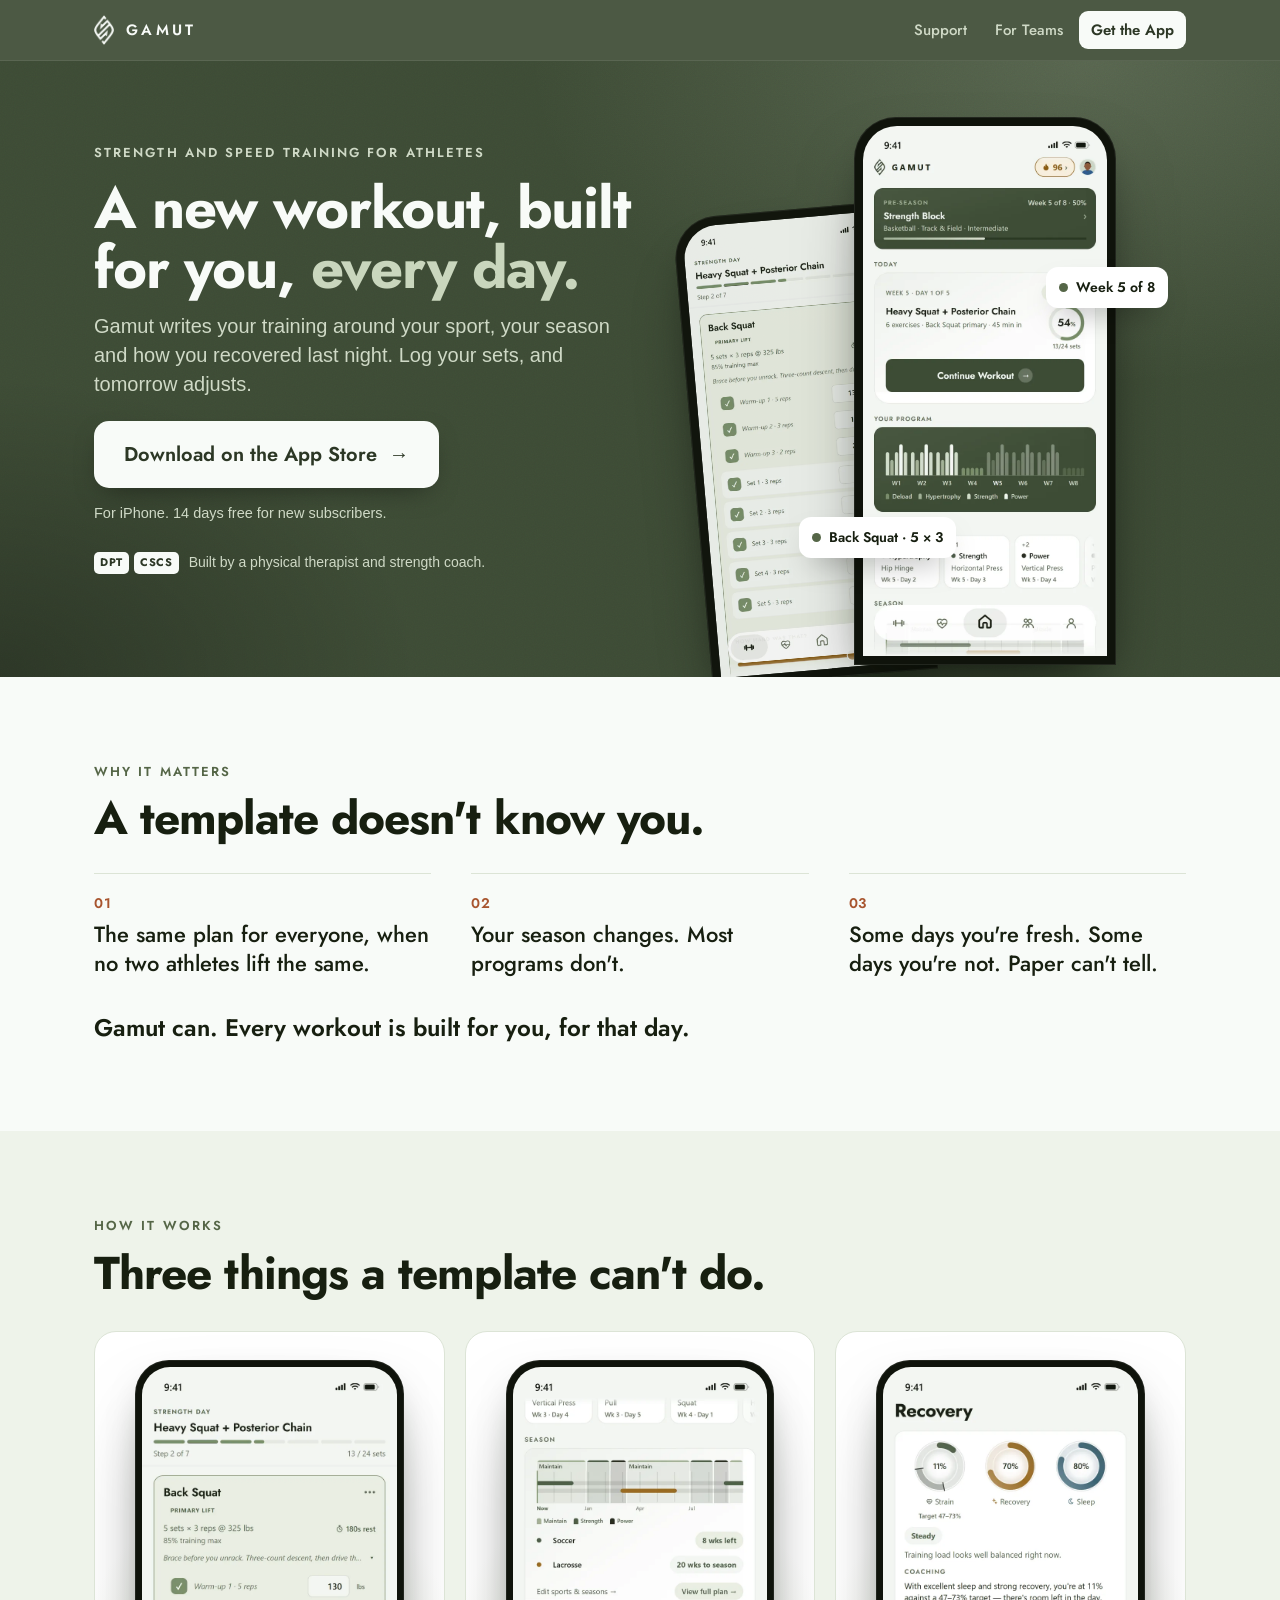
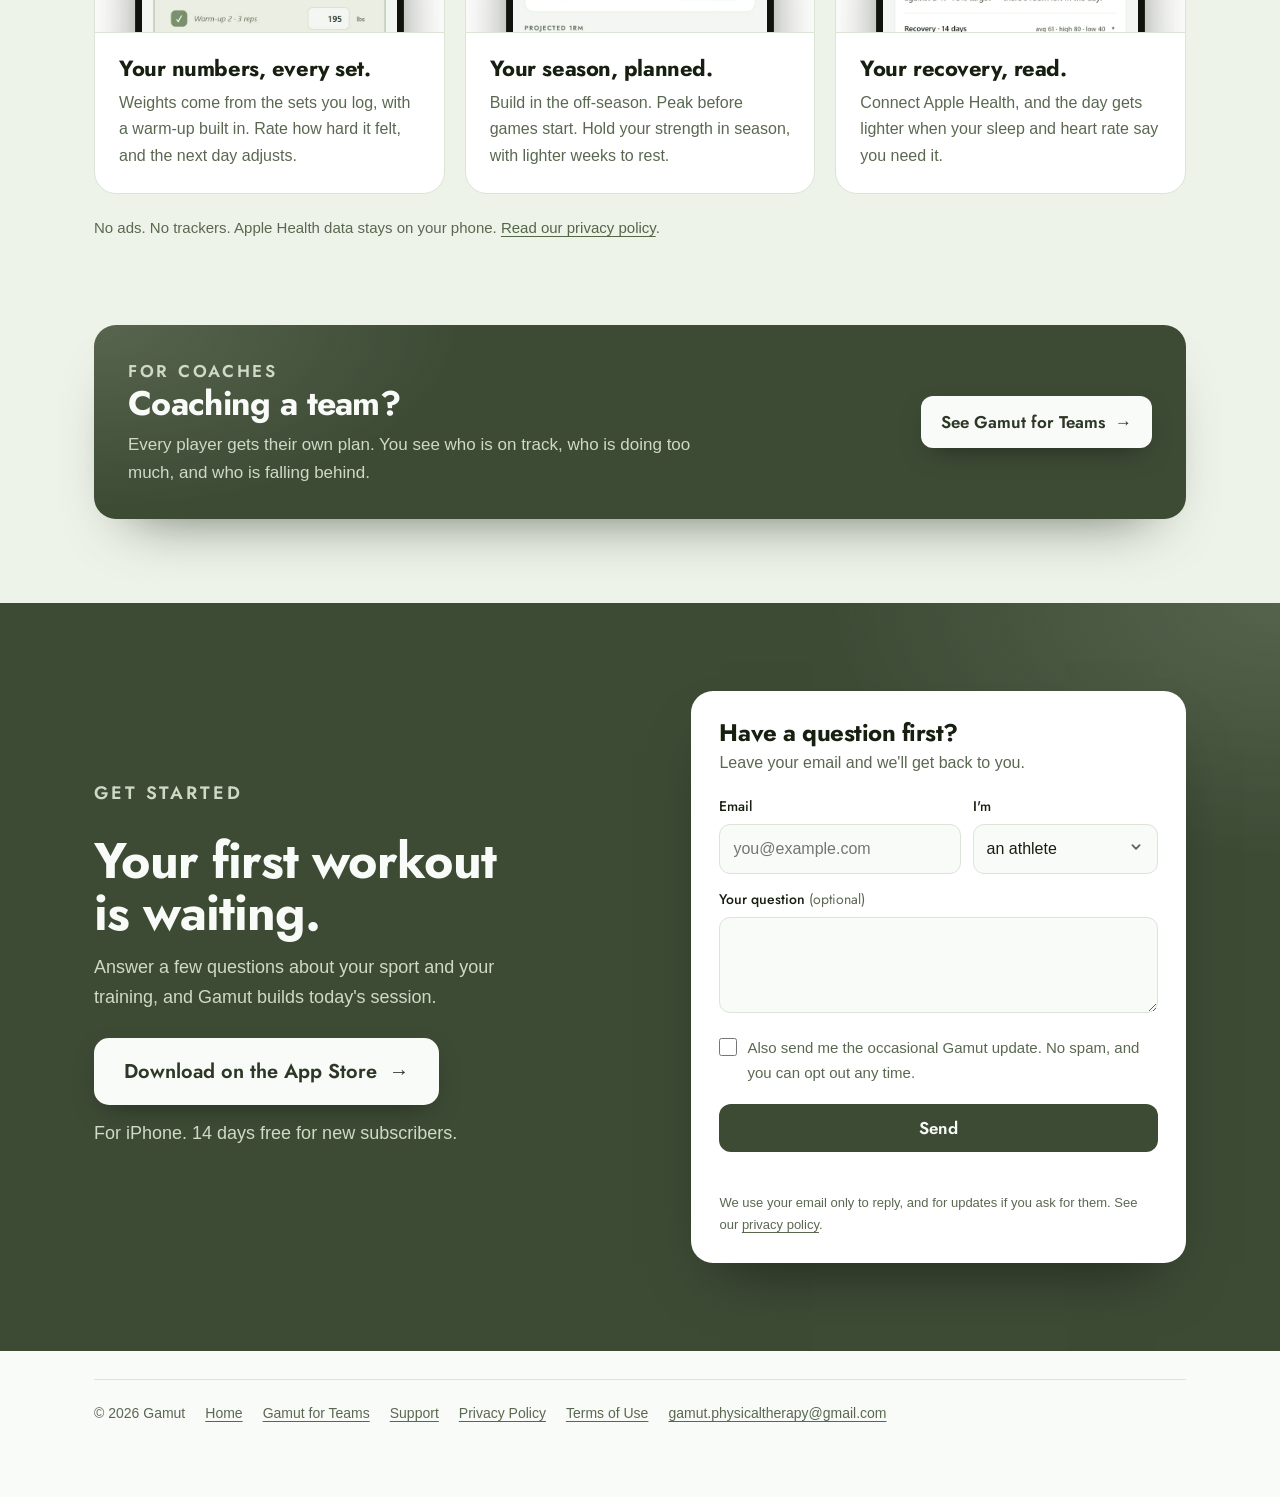
==== commit 97d7fbbd: "Publish from studio/legal-site" ====
--- a/index.html
+++ b/index.html
@@ -330,7 +330,7 @@
           data-endpoint="https://iuskxozkymrifvbpnazh.supabase.co/rest/v1/rpc/submit_site_lead"
           data-key="sb_publishable_AJnftw7P7gLBGG9rgD44pA_AhOlF1to"
           data-source="home"
-          action="mailto:support@gamutapp.com?subject=Question%20about%20Gamut" method="post" enctype="text/plain">
+          action="mailto:gamut.physicaltherapy@gmail.com?subject=Question%20about%20Gamut" method="post" enctype="text/plain">
       <h3>Have a question first?</h3>
       <p>Leave your email and we'll get back to you.</p>
       <div class="row">
@@ -377,10 +377,11 @@
     <a href="support.html">Support</a>
     <a href="privacy.html">Privacy Policy</a>
     <a href="terms.html">Terms of Use</a>
-    <a href="mailto:support@gamutapp.com">support@gamutapp.com</a>
+    <a href="mailto:gamut.physicaltherapy@gmail.com">gamut.physicaltherapy@gmail.com</a>
   </div></div>
 </footer>
 
 <script src="docs.js"></script>
+<script src="stats.js" defer></script>
 </body>
 </html>
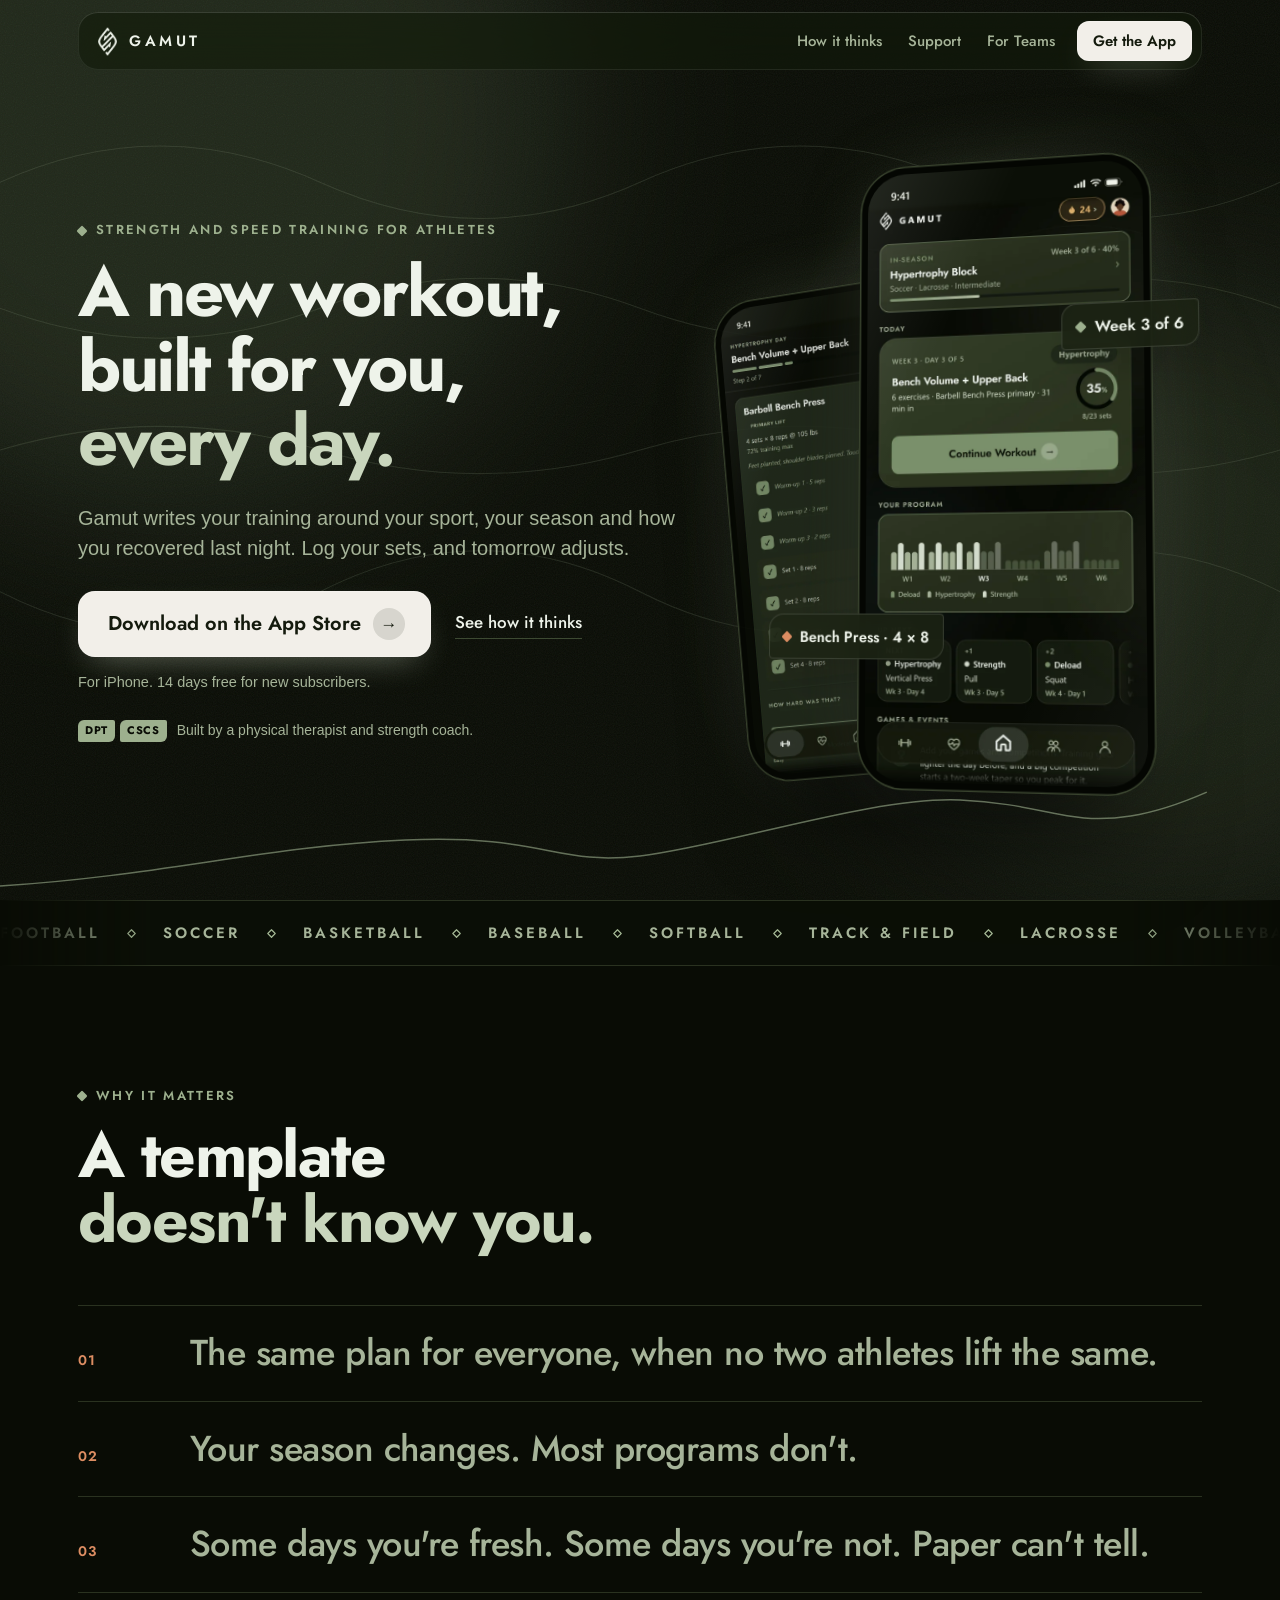
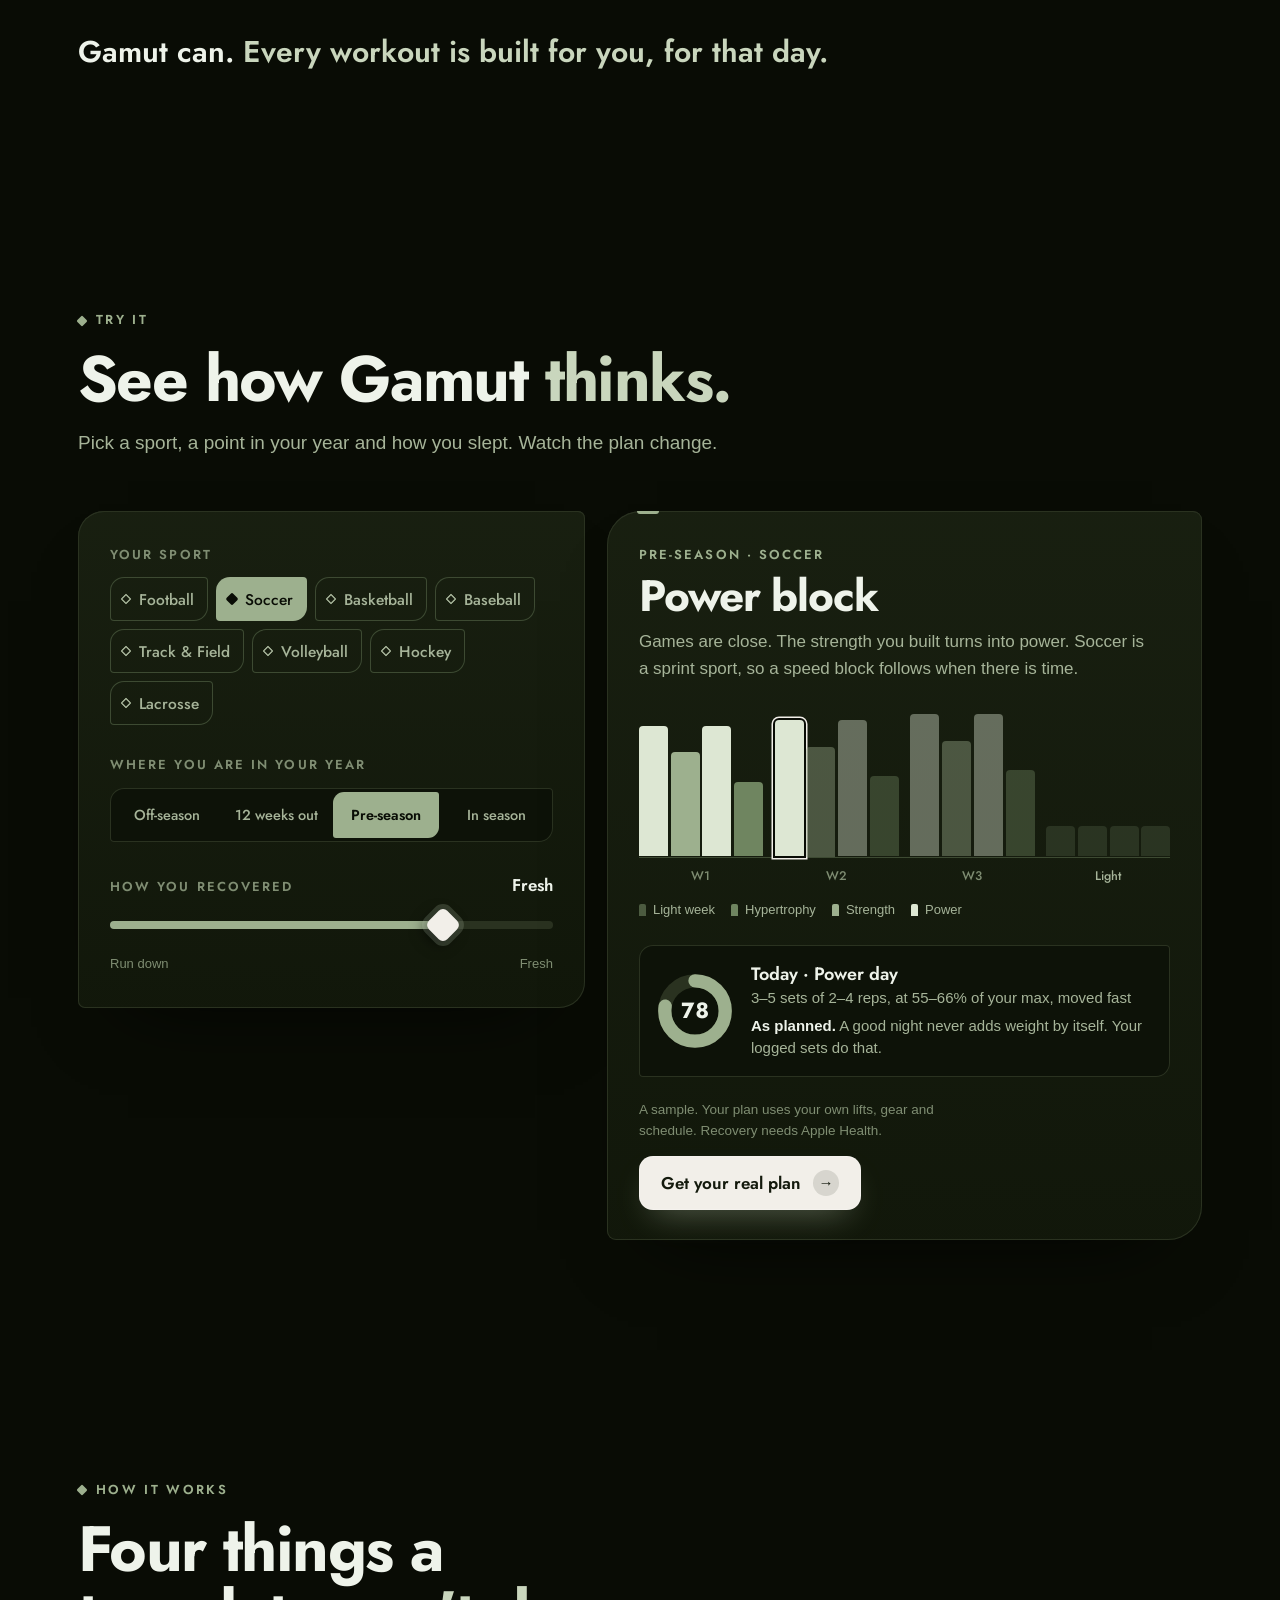
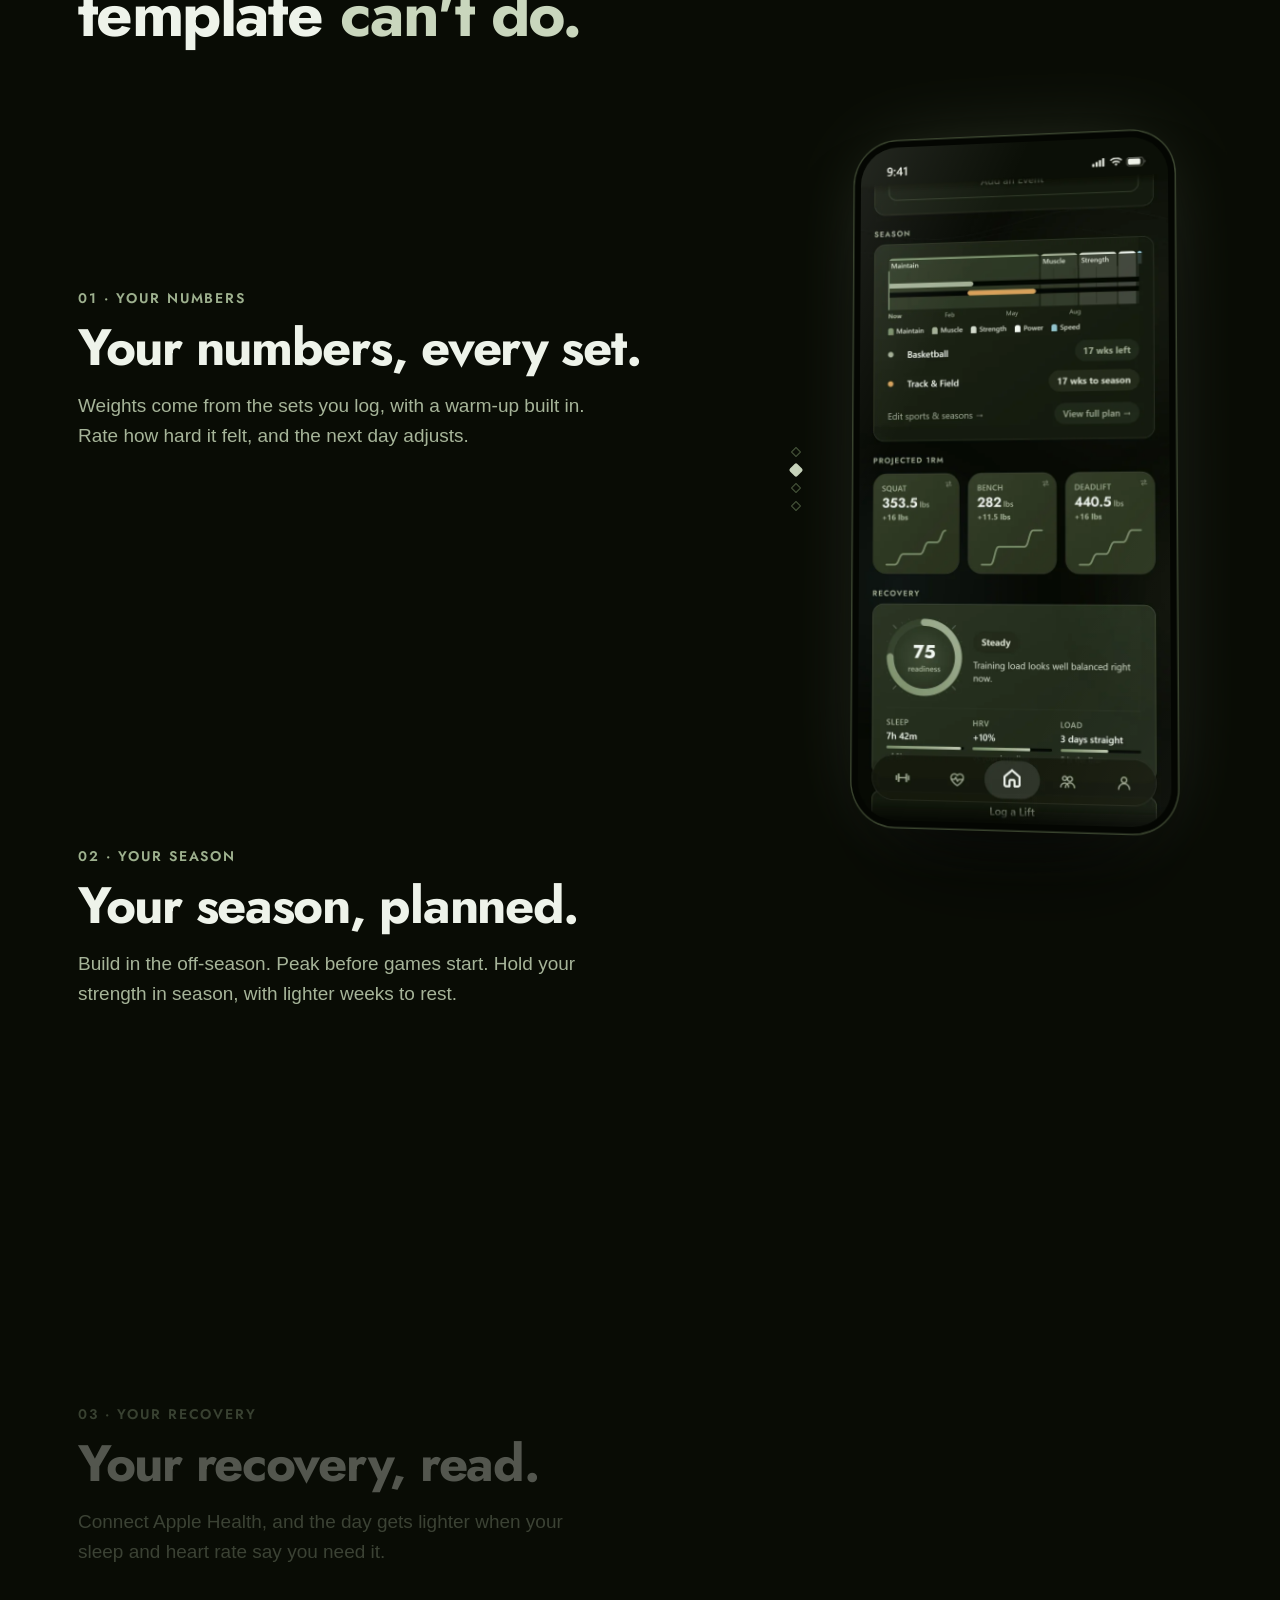
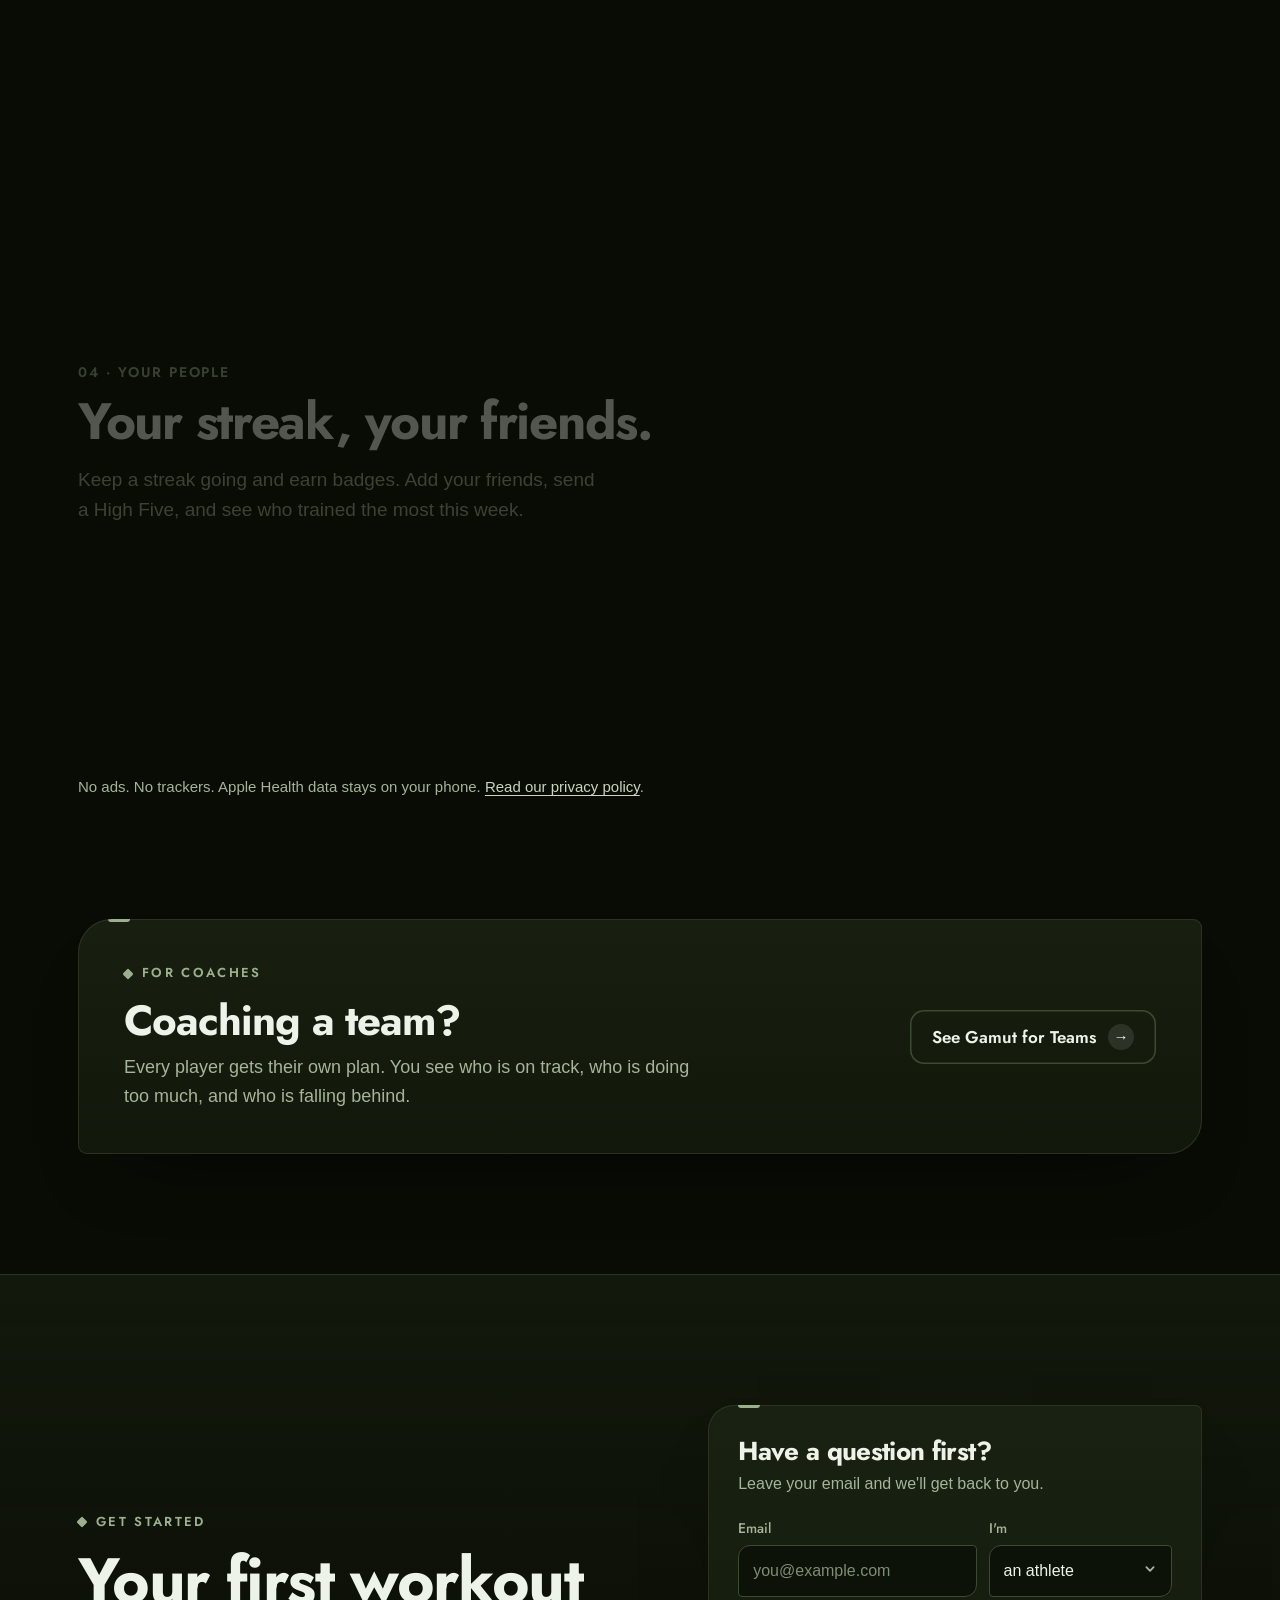
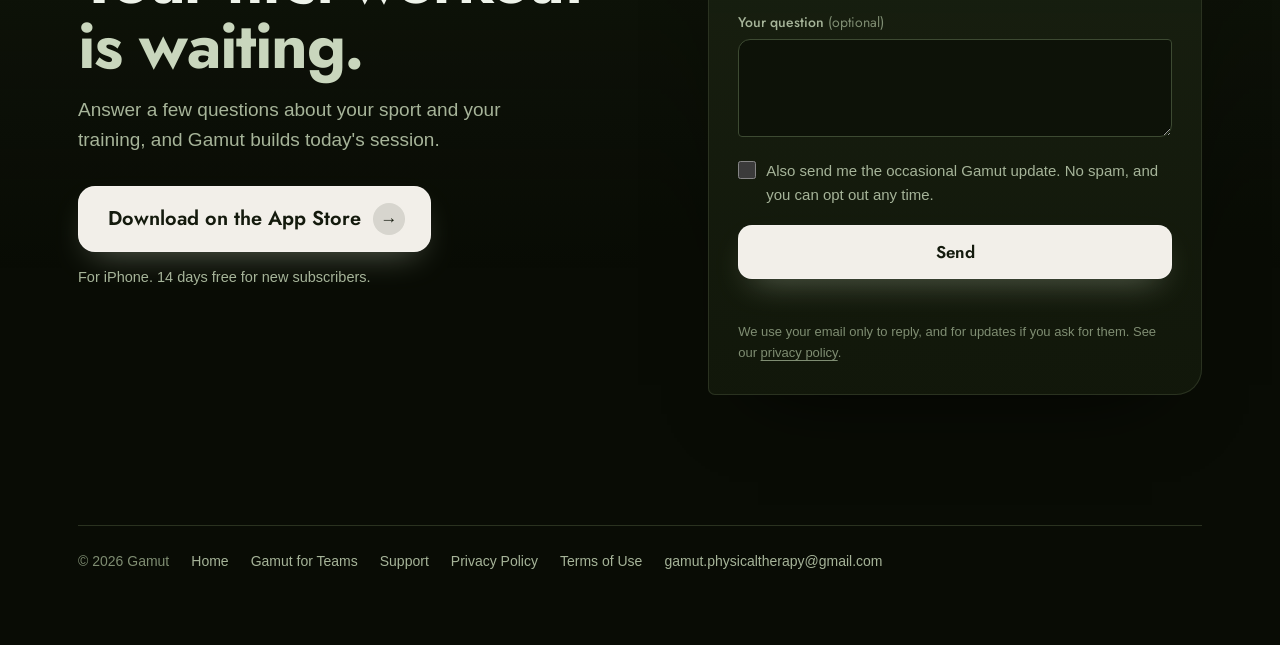
==== commit 69b5f0f4: "Publish from studio/legal-site" ====
--- a/index.html
+++ b/index.html
@@ -2,13 +2,13 @@
 <html lang="en">
 <head>
 <meta charset="utf-8">
-<meta name="viewport" content="width=device-width, initial-scale=1">
+<meta name="viewport" content="width=device-width, initial-scale=1, viewport-fit=cover">
 <title>Gamut — Strength and speed training, built for you</title>
 <meta name="description" content="Gamut writes your strength and speed training every day, around your sport, your season and how you recovered. Built by a physical therapist and strength coach.">
 <meta property="og:title" content="Gamut: a new workout, built for you, every day">
 <meta property="og:description" content="Strength and speed training around your sport, your season and your recovery.">
 <meta property="og:type" content="website">
-<meta name="theme-color" content="#3d4b35">
+<meta name="theme-color" content="#090c05">
 <meta property="og:site_name" content="Gamut">
 <meta property="og:url" content="https://gamutphysicaltherapy-max.github.io/gamut-site/">
 <meta property="og:image" content="https://gamutphysicaltherapy-max.github.io/gamut-site/img/og-home.jpg">
@@ -22,292 +22,249 @@
 <link rel="preconnect" href="https://fonts.gstatic.com" crossorigin>
 <link href="https://fonts.googleapis.com/css2?family=Jost:wght@400;500;600;700&display=swap" rel="stylesheet">
 <script>document.documentElement.classList.add('js')</script>
-<link rel="stylesheet" href="docs.css">
+<link rel="stylesheet" href="landing.css">
 <!--
-  The site's front page, for athletes. Kept short on purpose: the offer, why
-  it matters, three things the app does, and a door to Gamut for Teams.
-  Like teams.html: every claim must be true of the shipped app, with no
-  testimonials, user counts or injury claims, and copy in short words.
-  The privacy, terms and support pages link here, and the app opens those,
-  so this page carries no team prices or buy buttons; teams.html does.
-  The App Store link resolves once the app is live (it 404s before that).
-  The page has ONE action, downloading the app, and asks for it three
-  times: the top bar, the hero and the closing band, plus a bar pinned to
-  the bottom of a phone's screen while neither of those buttons is in view.
-  Teams is a door (the top bar, the coach box), never a second button
-  beside Download. The closing band's question form writes to
-  public.site_leads through submit_site_lead (migration 20261026120000);
-  the key on it is the app's publishable key, which is public by design.
-  Screens in img/athlete-*.webp are light-mode captures from
-  studio/app-store/screenshots/light, scaled to 660px wide.
+  The site's front page, for athletes (and the parents reading over their
+  shoulder). Redesigned 10 November 2026 in the app's dark scheme with the
+  app's own shapes and moving background; landing.css is the map.
+
+  Rules carried over from the page it replaced:
+  - Every claim must be true of the shipped app. No testimonials, user
+    counts or injury claims, and copy in short words. The builder ("See how
+    Gamut thinks") shows the app's real rules; landing.js names the source of
+    each number, and the two must be changed together.
+  - The privacy, terms and support pages link here, and the app opens those,
+    so this page carries no team prices or buy buttons; teams.html does.
+  - The offer is the 14-day free trial, and only that.
+  - The page has ONE action, downloading the app. It is asked for in the top
+    bar, the hero, under the builder and in the closing band, plus a bar
+    pinned to the bottom of a phone's screen while none of those ([data-cta])
+    is in view (docs.js). Teams is a door, never a second button beside it.
+  - stats.js names clicks by the section they sit in (its id, else its
+    aria-labelledby) and by .topbar / .dock / footer. Keep those hooks.
+  - The question form writes to public.site_leads through submit_site_lead
+    (migration 20261026120000); its key is the app's publishable key.
+  Screens in img/d-*.webp are the dark App Store captures
+  (studio/app-store/screenshots/dark), scaled to 660px wide.
 -->
-<style>
-  .topnav a.nav-cta { color: var(--hero-deep); background: var(--on-hero); font-weight: 600; }
-  .topnav a.nav-cta:hover { color: var(--hero-deep); background: #ffffff; }
-  .btn-xl { font-size: 20px; padding: 17px 30px; min-height: 62px; border-radius: 15px; gap: 12px; }
-  .btn .arrow { transition: transform 200ms ease; }
-  .btn:hover .arrow { transform: translateX(3px); }
-  .phone {
-    position: relative; border-radius: 42px; padding: 9px; background: #0f130b;
-    box-shadow: 0 0 0 1px rgba(255, 255, 255, 0.08) inset, 0 40px 80px -30px rgba(0, 0, 0, 0.6), 0 18px 40px -20px rgba(var(--shadow), 0.5);
-  }
-  .phone img { display: block; width: 100%; height: auto; border-radius: 34px; aspect-ratio: 660 / 1434; background: #f2f5ef; }
-
-  .home-hero .container { display: grid; grid-template-columns: 1.05fr 0.95fr; gap: 40px; align-items: center; padding-top: 56px; padding-bottom: 0; }
-  .home-hero .copy { padding-bottom: 64px; }
-  .home-hero .lede { max-width: 30em; }
-  .ctas { display: flex; flex-wrap: wrap; align-items: center; gap: 14px 22px; margin: 4px 0 14px; }
-  .small { font-size: 14.5px; color: var(--on-hero-muted); margin: 0; }
-  .cred { display: flex; align-items: center; gap: 10px; margin-top: 26px; font-size: 14px; line-height: 1.4; color: var(--on-hero-muted); }
-  .creds { display: flex; gap: 5px; flex: none; }
-  .creds span { font-family: var(--display); font-weight: 700; font-size: 11px; letter-spacing: 0.06em; background: var(--on-hero); color: var(--hero-deep); padding: 3px 6px; border-radius: 5px; }
-  .visual { position: relative; height: 560px; align-self: end; }
-  .visual .phone { position: absolute; }
-  .visual .front { width: 262px; right: 70px; top: 0; z-index: 2; }
-  .visual .back { width: 226px; right: 268px; top: 92px; transform: rotate(-5deg); opacity: 0.94; }
-  .visual .phone, .visual .phone img { border-bottom-left-radius: 0; border-bottom-right-radius: 0; }
-  .tag-float {
-    position: absolute; z-index: 3; font-family: var(--display); font-weight: 600; font-size: 14px; white-space: nowrap;
-    background: var(--surface); color: var(--text); padding: 9px 13px; border-radius: 12px;
-    box-shadow: 0 14px 30px -14px rgba(0, 0, 0, 0.5); display: flex; align-items: center; gap: 8px;
-  }
-  .tag-float i { width: 9px; height: 9px; border-radius: 50%; background: var(--accent); flex: none; }
-  .tag-1 { right: 18px; top: 150px; }
-  .tag-2 { right: 230px; top: 400px; }
-  .js .visual { animation: rise 900ms cubic-bezier(0.2, 0.7, 0.2, 1) 180ms both; }
-  @media (prefers-reduced-motion: reduce) { .js .visual { animation: none; } }
-  .peek { display: none; }
-
-  section.band { padding: 84px 0; }
-  .kicker { font-family: var(--display); font-weight: 600; font-size: 13px; letter-spacing: 0.16em; text-transform: uppercase; color: var(--accent); margin: 0 0 12px; }
-  .band h2 { font-size: clamp(30px, 4.2vw, 46px); line-height: 1.06; font-weight: 700; margin: 0 0 14px; }
-  .pains { list-style: none; margin: 30px 0 0; padding: 0; display: grid; grid-template-columns: repeat(3, 1fr); gap: 0 40px; }
-  .pains li { padding: 20px 0 0; border-top: 1px solid var(--border); font-family: var(--display); font-size: 22px; line-height: 1.3; font-weight: 500; }
-  .pains li span { display: block; font-size: 14px; font-weight: 600; color: var(--ember); margin-bottom: 8px; letter-spacing: 0.06em; }
-  .turn { margin: 30px 0 0; font-family: var(--display); font-size: 24px; font-weight: 600; }
-
-  .how { background: var(--bg-alt); }
-  .features { display: grid; grid-template-columns: repeat(3, 1fr); gap: 20px; margin-top: 34px; }
-  .feature { background: var(--surface); border: 1px solid var(--border); border-radius: var(--radius-lg); overflow: hidden; display: flex; flex-direction: column; }
-  .feature .shot { height: 300px; overflow: hidden; padding: 28px 40px 0; background: radial-gradient(260px 200px at 50% 100%, var(--accent-soft), transparent 70%); }
-  .feature .shot .phone { border-radius: 34px 34px 0 0; padding: 7px 7px 0; }
-  .feature .shot .phone img { border-radius: 28px 28px 0 0; }
-  .feature .body { padding: 22px 24px 24px; border-top: 1px solid var(--border); }
-  .feature h3 { font-size: 22px; line-height: 1.2; margin: 0 0 8px; font-weight: 700; }
-  .feature p { margin: 0; color: var(--muted); font-size: 16px; }
-  .privacy-note { margin: 22px 0 0; font-size: 15px; color: var(--muted); }
-
-  .coach { padding: 0 0 84px; background: var(--bg-alt); }
-  .coach-box {
-    display: grid; grid-template-columns: 1fr auto; gap: 20px 40px; align-items: center;
-    border-radius: var(--radius-lg); padding: 32px 34px; color: var(--on-hero);
-    background: radial-gradient(520px 260px at 0% 0%, rgba(181, 193, 170, 0.22), transparent 70%), var(--hero);
-    box-shadow: 0 30px 60px -36px rgba(var(--shadow), 0.7);
-  }
-  .coach-box .kicker { color: var(--on-hero-muted); }
-  .coach-box h2 { font-size: clamp(26px, 3vw, 34px); line-height: 1.12; margin: 0 0 8px; font-weight: 700; }
-  .coach-box p { margin: 0; color: var(--on-hero-muted); font-size: 17px; max-width: 34em; }
-  footer.site { padding-top: 28px; }
-
-  /* The closing band: the download again, and a question form beside it. */
-  .closer { color: var(--on-hero); background: radial-gradient(640px 360px at 100% 0%, rgba(181, 193, 170, 0.2), transparent 70%), var(--hero); }
-  .closer .container { display: grid; grid-template-columns: 1fr 0.9fr; gap: 48px; align-items: center; padding-top: 88px; padding-bottom: 88px; }
-  .closer .kicker { color: var(--on-hero-muted); }
-  .closer h2 { font-size: clamp(32px, 4.4vw, 50px); line-height: 1.04; font-weight: 700; margin: 0 0 14px; }
-  .closer-copy > p { color: var(--on-hero-muted); font-size: 18px; max-width: 26em; margin: 0 0 26px; }
-  .closer-copy .small { margin-top: 14px; }
-  .lead-card { background: var(--surface); color: var(--text); border-radius: var(--radius-lg); padding: 28px; box-shadow: 0 30px 60px -30px rgba(0, 0, 0, 0.55); }
-  .lead-card h3 { font-size: 24px; line-height: 1.15; margin: 0 0 4px; font-weight: 700; }
-  .lead-card > p { margin: 0 0 18px; color: var(--muted); font-size: 16px; }
-  .lead-card label { display: block; font-family: var(--display); font-weight: 500; font-size: 14px; margin: 0 0 6px; }
-  .lead-card .opt { color: var(--muted); font-weight: 400; }
-  .lead-card input[type="email"], .lead-card select, .lead-card textarea {
-    width: 100%; font: inherit; font-size: 16px; color: var(--text); background: var(--bg);
-    border: 1px solid var(--border); border-radius: 11px; padding: 11px 13px; margin: 0 0 14px;
-    transition: border-color 160ms ease, box-shadow 160ms ease;
-  }
-  .lead-card textarea { min-height: 88px; resize: vertical; line-height: 1.5; }
-  .lead-card select { appearance: none; -webkit-appearance: none; padding-right: 40px; }
-  .lead-card .select { position: relative; }
-  .lead-card .select::after { content: ""; position: absolute; right: 13px; top: 14px; width: 18px; height: 18px; background: var(--muted); -webkit-mask: var(--chev) center / 18px no-repeat; mask: var(--chev) center / 18px no-repeat; pointer-events: none; }
-  .lead-card input:focus, .lead-card select:focus, .lead-card textarea:focus { outline: none; border-color: var(--accent); box-shadow: 0 0 0 3px var(--accent-soft); }
-  .lead-card .row { display: grid; grid-template-columns: 1.3fr 1fr; gap: 0 12px; }
-  .lead-card .check { display: flex; gap: 10px; align-items: flex-start; font-family: var(--body); font-weight: 400; font-size: 15px; color: var(--muted); margin: 0 0 18px; cursor: pointer; }
-  .lead-card .check input { width: 18px; height: 18px; margin: 2px 0 0; accent-color: var(--accent); flex: none; }
-  .lead-card .hp { position: absolute; left: -9999px; width: 1px; height: 1px; overflow: hidden; }
-  .btn-dark { background: var(--accent-strong); color: var(--bg); border: 0; cursor: pointer; width: 100%; }
-  .btn-dark:hover { background: var(--accent); color: var(--bg); }
-  .btn-dark[disabled] { opacity: 0.6; cursor: progress; }
-  .lead-status { min-height: 1.4em; margin: 12px 0 0; font-size: 15px; }
-  .lead-status.error { color: var(--ember); }
-  .lead-card .fine { margin: 10px 0 0; font-size: 13px; color: var(--muted); }
-  .lead-card .fine a { color: inherit; }
-  .lead-done { text-align: center; padding: 24px 6px; }
-  .lead-done .tick { width: 52px; height: 52px; border-radius: 50%; margin: 0 auto 14px; background: var(--accent-soft) var(--check) center / 30px no-repeat; }
-  .lead-done h3 { margin-bottom: 6px; }
-  .lead-done p { margin: 0; color: var(--muted); }
-
-  /* On a phone, a download bar rides the bottom of the screen while neither
-     the hero's button nor the closing band's is in view. */
-  .dock { display: none; }
-  @media (max-width: 980px) {
-    .dock {
-      display: flex; position: fixed; z-index: 25; left: 12px; right: 12px; bottom: calc(12px + env(safe-area-inset-bottom));
-      align-items: center; gap: 12px; padding: 10px 10px 10px 14px; border-radius: 18px;
-      background: color-mix(in srgb, var(--hero-deep) 94%, transparent); color: var(--on-hero);
-      -webkit-backdrop-filter: blur(14px); backdrop-filter: blur(14px);
-      box-shadow: 0 18px 40px -14px rgba(0, 0, 0, 0.6), 0 0 0 1px rgba(255, 255, 255, 0.08) inset;
-      transform: translateY(calc(100% + 30px)); transition: transform 320ms cubic-bezier(0.2, 0.7, 0.2, 1);
-    }
-    .dock.show { transform: none; }
-    .dock .emblem { flex: none; }
-    .dock p { margin: 0; flex: 1; min-width: 0; font-size: 13.5px; line-height: 1.3; color: var(--on-hero-muted); }
-    .dock p b { display: block; color: var(--on-hero); font-family: var(--display); font-weight: 600; font-size: 15px; }
-    .dock .btn { min-height: 44px; padding: 10px 16px; font-size: 16px; flex: none; }
-    footer.site { padding-bottom: 120px; }
-  }
-  @media (prefers-reduced-motion: reduce) { .dock { transition: none; } }
-
-  @media (max-width: 980px) {
-    .home-hero .container { grid-template-columns: 1fr; }
-    .visual { display: none; }
-    /* Full-bleed, so the tilted phone's corner is cut by the screen edge,
-       never by an invisible box (teams.html's offer-peek, same numbers). */
-    .peek {
-      display: block; position: relative; height: 330px; margin: 6px 0 18px calc(50% - 50vw); width: 100vw; overflow: hidden;
-      -webkit-mask-image: linear-gradient(180deg, #000 72%, transparent);
-      mask-image: linear-gradient(180deg, #000 72%, transparent);
-    }
-    .peek .phone { position: absolute; width: 210px; padding: 6px; border-radius: 32px; }
-    .peek .phone img { border-radius: 27px; }
-    .peek .front { left: calc(50% - 50px); top: 14px; z-index: 2; }
-    .peek .back { left: max(26px, calc(50% - 172px)); top: 58px; width: 176px; transform: rotate(-6deg); opacity: 0.94; }
-    .peek .tag-float { font-size: 13px; padding: 7px 11px; border-radius: 10px; }
-    .peek-1 { right: max(8px, calc(50% - 190px)); top: 128px; }
-    .peek-2 { left: max(14px, calc(50% - 168px)); top: 238px; }
-    .home-hero .copy { padding-bottom: 52px; }
-    .pains { grid-template-columns: 1fr; }
-    .pains li { padding: 16px 0; font-size: 20px; }
-    .features { grid-template-columns: 1fr; gap: 14px; }
-    .feature { flex-direction: row; }
-    .feature .shot { flex: none; width: 150px; height: auto; max-height: 230px; padding: 18px 16px 0; }
-    .feature .body { border-top: none; border-left: 1px solid var(--border); align-self: center; }
-    .coach-box { grid-template-columns: 1fr; }
-    .closer .container { grid-template-columns: 1fr; gap: 36px; padding-top: 64px; padding-bottom: 64px; }
-  }
-  @media (max-width: 640px) {
-    .home-hero .container { padding-top: 32px; }
-    .ctas .btn { width: 100%; }
-    section.band { padding: 56px 0; }
-    .turn { font-size: 21px; }
-    .feature .shot { width: 112px; padding: 14px 10px 0; max-height: 190px; }
-    .feature .shot .phone { border-radius: 22px 22px 0 0; padding: 4px 4px 0; }
-    .feature .shot .phone img { border-radius: 18px 18px 0 0; }
-    .feature .body { padding: 16px; }
-    .feature h3 { font-size: 18px; }
-    .feature p { font-size: 15px; }
-    .coach { padding-bottom: 56px; }
-    .coach-box { padding: 24px 20px; }
-    .coach-box .btn { width: 100%; }
-    .btn-xl { width: 100%; font-size: 19px; }
-    .closer .container { padding-top: 52px; padding-bottom: 52px; }
-    .lead-card { padding: 22px 18px; }
-    .lead-card .row { grid-template-columns: 1fr; }
-    .topnav a.nav-plain { display: none; }
-  }
-</style>
 </head>
 <body>
 <a class="skip" href="#main">Skip to content</a>
 
+<div class="ambient" aria-hidden="true">
+  <i class="wash a"></i><i class="wash b"></i>
+  <svg class="contours" viewBox="0 0 2000 400" preserveAspectRatio="none">
+    <path d="M0 70 q125 -46 250 0 t250 0 t250 0 t250 0 t250 0 t250 0 t250 0 t250 0"/>
+    <path d="M0 150 q125 38 250 0 t250 0 t250 0 t250 0 t250 0 t250 0 t250 0 t250 0"/>
+    <path d="M0 240 q125 -30 250 0 t250 0 t250 0 t250 0 t250 0 t250 0 t250 0 t250 0"/>
+    <path d="M0 330 q125 52 250 0 t250 0 t250 0 t250 0 t250 0 t250 0 t250 0 t250 0"/>
+  </svg>
+  <span class="mote" style="--x:6%;--d:24s;--s:-2s"></span><span class="mote" style="--x:17%;--d:31s;--s:-14s;--z:5px"></span>
+  <span class="mote" style="--x:29%;--d:27s;--s:-8s;--z:9px"></span><span class="mote" style="--x:41%;--d:35s;--s:-21s;--z:5px"></span>
+  <span class="mote" style="--x:53%;--d:26s;--s:-5s"></span><span class="mote" style="--x:64%;--d:33s;--s:-17s;--z:6px"></span>
+  <span class="mote" style="--x:76%;--d:29s;--s:-11s;--z:9px"></span><span class="mote" style="--x:87%;--d:37s;--s:-26s;--z:5px"></span>
+  <span class="mote" style="--x:95%;--d:25s;--s:-9s"></span>
+</div>
+
 <header class="topbar">
   <div class="container">
     <a class="brand" href="index.html" aria-label="Gamut home"><span class="emblem" aria-hidden="true"></span><span class="brand-name">Gamut</span></a>
     <nav class="topnav" aria-label="Site">
+      <a class="nav-plain" href="#build">How it thinks</a>
       <a class="nav-plain" href="support.html">Support</a>
       <a href="teams.html">For Teams</a>
-      <a class="nav-cta" href="https://apps.apple.com/app/id6804510741">Get the App</a>
+      <a class="btn" href="https://apps.apple.com/app/id6804510741">Get the App</a>
     </nav>
   </div>
 </header>
 
 <main id="main">
 
-<section class="hero home-hero" aria-labelledby="title">
-  <div class="container">
-    <div class="copy stagger">
+<section class="hero" aria-labelledby="title">
+  <div class="container">
+    <div class="hero-head">
       <p class="eyebrow">Strength and speed training for athletes</p>
-      <h1 id="title">A new workout, built for you, <em>every day.</em></h1>
-      <!-- Below 980px the two phones beside the copy are hidden, so a phone
-           visitor met nothing but words. This shows the app right under the
-           headline: Home in front, a workout behind, faded into the hero. -->
-      <div class="peek" aria-hidden="true">
-        <div class="phone back float slow"><img src="img/athlete-workout.webp" alt="" width="660" height="1434"></div>
-        <div class="phone front float"><img src="img/athlete-home.webp" alt="" width="660" height="1434"></div>
-        <div class="tag-float peek-1"><i></i>Week 5 of 8</div>
-        <div class="tag-float peek-2"><i></i>Back Squat · 5 × 3</div>
-      </div>
+      <h1 id="title">
+        <span class="line"><span style="--l:0">A new workout,</span></span>
+        <span class="line"><span style="--l:1">built for you,</span></span>
+        <span class="line"><span style="--l:2"><em>every day.</em></span></span>
+      </h1>
+    </div>
+    <div class="hero-visual stage" aria-hidden="true">
+      <div class="tilt">
+        <div class="halo"></div>
+        <div class="phone back float slow"><img src="img/d-workout.webp" alt="" width="660" height="1434"></div>
+        <div class="phone front float"><img src="img/d-home.webp" alt="" width="660" height="1434" fetchpriority="high"></div>
+        <div class="tag-float tag-1 float slow"><i></i>Week 3 of 6</div>
+        <div class="tag-float tag-2 float"><i style="--c:var(--ember)"></i>Bench Press · 4 × 8</div>
+      </div>
+    </div>
+    <div class="hero-body stagger">
       <p class="lede">Gamut writes your training around your sport, your season and how you recovered
       last night. Log your sets, and tomorrow adjusts.</p>
       <div class="ctas" data-cta>
-        <a class="btn btn-light btn-xl" href="https://apps.apple.com/app/id6804510741">Download on the App Store <span class="arrow" aria-hidden="true">→</span></a>
+        <a class="btn btn-xl" href="https://apps.apple.com/app/id6804510741">Download on the App Store <span class="arrow" aria-hidden="true">→</span></a>
+        <a class="text-link" href="#build">See how it thinks</a>
       </div>
       <p class="small">For iPhone. 14 days free for new subscribers.</p>
       <p class="cred"><span class="creds"><span>DPT</span><span>CSCS</span></span><span>Built by a physical therapist and strength coach.</span></p>
     </div>
-    <div class="visual" aria-hidden="true">
-      <div class="phone back float slow"><img src="img/athlete-workout.webp" alt="" width="660" height="1434"></div>
-      <div class="phone front float"><img src="img/athlete-home.webp" alt="" width="660" height="1434" fetchpriority="high"></div>
-      <div class="tag-float tag-1"><i></i>Week 5 of 8</div>
-      <div class="tag-float tag-2"><i></i>Back Squat · 5 × 3</div>
-    </div>
-  </div>
-</section>
-
-<section class="band" aria-labelledby="why-title">
-  <div class="container">
-    <p class="kicker reveal">Why it matters</p>
-    <h2 id="why-title" class="reveal">A template doesn't know you.</h2>
+  </div>
+  <svg class="wave" viewBox="0 0 1200 150" preserveAspectRatio="none" aria-hidden="true">
+    <path pathLength="1" d="M0 136 C150 126 250 96 380 90 S520 116 600 106 S820 46 900 50 S1000 76 1060 66 S1160 22 1200 14"/>
+  </svg>
+</section>
+
+<div class="marquee" aria-hidden="true">
+  <div class="marquee-track">
+    <span>Football</span><span>Soccer</span><span>Basketball</span><span>Baseball</span><span>Softball</span><span>Track &amp; Field</span><span>Lacrosse</span><span>Volleyball</span><span>Hockey</span><span>Tennis</span>
+    <span>Football</span><span>Soccer</span><span>Basketball</span><span>Baseball</span><span>Softball</span><span>Track &amp; Field</span><span>Lacrosse</span><span>Volleyball</span><span>Hockey</span><span>Tennis</span>
+  </div>
+</div>
+
+<section aria-labelledby="why-title">
+  <div class="container">
+    <div class="section-head">
+      <p class="kicker reveal">Why it matters</p>
+      <h2 id="why-title" class="reveal">A template <em>doesn't know you.</em></h2>
+    </div>
     <ul class="pains">
-      <li class="reveal" style="--i:0"><span>01</span>The same plan for everyone, when no two athletes lift the same.</li>
-      <li class="reveal" style="--i:1"><span>02</span>Your season changes. Most programs don't.</li>
-      <li class="reveal" style="--i:2"><span>03</span>Some days you're fresh. Some days you're not. Paper can't tell.</li>
+      <li class="reveal" style="--i:0"><span>The same plan for everyone, when no two athletes lift the same.</span></li>
+      <li class="reveal" style="--i:1"><span>Your season changes. Most programs don't.</span></li>
+      <li class="reveal" style="--i:2"><span>Some days you're fresh. Some days you're not. Paper can't tell.</span></li>
     </ul>
-    <p class="turn reveal">Gamut can. Every workout is built for you, for that day.</p>
-  </div>
-</section>
-
-<section class="band how" aria-labelledby="how-title">
-  <div class="container">
-    <p class="kicker reveal">How it works</p>
-    <h2 id="how-title" class="reveal">Three things a template can't do.</h2>
-    <div class="features">
-      <article class="feature reveal" style="--i:0">
-        <div class="shot"><div class="phone"><img src="img/athlete-workout.webp" alt="A Back Squat in Gamut: three warm-up sets, then five sets of three at 325 pounds." width="660" height="1434" loading="lazy"></div></div>
-        <div class="body"><h3>Your numbers, every set.</h3><p>Weights come from the sets you log, with a warm-up built in. Rate how hard it felt, and the next day adjusts.</p></div>
-      </article>
-      <article class="feature reveal" style="--i:1">
-        <div class="shot"><div class="phone"><img src="img/season-plan.webp" alt="A season plan in Gamut: blocks of training laid over a sport's season." width="660" height="1434" loading="lazy"></div></div>
-        <div class="body"><h3>Your season, planned.</h3><p>Build in the off-season. Peak before games start. Hold your strength in season, with lighter weeks to rest.</p></div>
-      </article>
-      <article class="feature reveal" style="--i:2">
-        <div class="shot"><div class="phone"><img src="img/athlete-recovery.webp" alt="Gamut's Recovery page: strain, recovery and sleep rings with coaching." width="660" height="1434" loading="lazy"></div></div>
-        <div class="body"><h3>Your recovery, read.</h3><p>Connect Apple Health, and the day gets lighter when your sleep and heart rate say you need it.</p></div>
-      </article>
+    <p class="turn reveal">Gamut can. <span>Every workout is built for you, for that day.</span></p>
+  </div>
+</section>
+
+<!-- The builder. A working model of three of the app's rules, so a visitor
+     can feel the plan react before they download. See landing.js. -->
+<section id="build" class="js-only" aria-labelledby="build-title">
+  <div class="container">
+    <div class="section-head">
+      <p class="kicker reveal">Try it</p>
+      <h2 id="build-title" class="reveal">See how Gamut <em>thinks.</em></h2>
+      <p class="reveal">Pick a sport, a point in your year and how you slept. Watch the plan change.</p>
+    </div>
+    <div class="lab reveal" id="lab">
+      <div class="tile lab-controls spot">
+        <div class="group">
+          <p class="field-label" id="l-sport">Your sport</p>
+          <div class="chips" id="b-sports" role="group" aria-labelledby="l-sport">
+            <button class="chip" type="button" data-v="Football" aria-pressed="false">Football</button>
+            <button class="chip" type="button" data-v="Soccer" aria-pressed="true">Soccer</button>
+            <button class="chip" type="button" data-v="Basketball" aria-pressed="false">Basketball</button>
+            <button class="chip" type="button" data-v="Baseball" aria-pressed="false">Baseball</button>
+            <button class="chip" type="button" data-v="Track &amp; Field" aria-pressed="false">Track &amp; Field</button>
+            <button class="chip" type="button" data-v="Volleyball" aria-pressed="false">Volleyball</button>
+            <button class="chip" type="button" data-v="Hockey" aria-pressed="false">Hockey</button>
+            <button class="chip" type="button" data-v="Lacrosse" aria-pressed="false">Lacrosse</button>
+          </div>
+        </div>
+        <div class="group">
+          <p class="field-label" id="l-phase">Where you are in your year</p>
+          <div class="seg" id="b-phases" role="group" aria-labelledby="l-phase">
+            <button type="button" data-v="off" aria-pressed="false">Off-season</button>
+            <button type="button" data-v="runway" aria-pressed="false">12 weeks out</button>
+            <button type="button" data-v="pre" aria-pressed="true">Pre-season</button>
+            <button type="button" data-v="in" aria-pressed="false">In season</button>
+          </div>
+        </div>
+        <div class="group">
+          <div class="slider-row"><label class="field-label" for="b-rec" style="margin:0">How you recovered</label><b id="b-word">Fresh</b></div>
+          <input id="b-rec" type="range" min="5" max="100" value="78" step="1">
+          <div class="slider-ends"><span>Run down</span><span>Fresh</span></div>
+        </div>
+      </div>
+
+      <div class="tile tab lab-out spot" aria-live="polite">
+        <p class="phase" id="b-phase"></p>
+        <h3 id="b-title"></h3>
+        <p class="why" id="b-why"></p>
+        <div class="bars" id="b-bars" role="img" aria-label="The block, day by day. Taller bars are harder days, and light weeks are short."></div>
+        <div class="bar-labels" id="b-labels" aria-hidden="true"></div>
+        <ul class="legend" aria-hidden="true">
+          <li style="--c:#4c5b40">Light week</li><li style="--c:#6f8560">Hypertrophy</li><li style="--c:#9db08e">Strength</li><li style="--c:#dde7d3">Power</li>
+        </ul>
+        <div class="today-row">
+          <div class="ring" id="b-ring">
+            <svg viewBox="0 0 40 40" aria-hidden="true"><circle class="track" cx="20" cy="20" r="15.9"/><circle class="fill" cx="20" cy="20" r="15.9" pathLength="100"/></svg>
+            <b class="num" id="b-val">78</b>
+          </div>
+          <div>
+            <p class="t1" id="b-day"></p>
+            <p class="t2" id="b-zone"></p>
+            <p class="t2" id="b-adj" style="margin-top:6px"></p>
+          </div>
+        </div>
+        <div class="lab-foot" data-cta>
+          <p>A sample. Your plan uses your own lifts, gear and schedule. Recovery needs Apple Health.</p>
+          <a class="btn" href="https://apps.apple.com/app/id6804510741">Get your real plan <span class="arrow" aria-hidden="true">→</span></a>
+        </div>
+      </div>
+    </div>
+  </div>
+</section>
+
+<section id="how" aria-labelledby="how-title">
+  <div class="container">
+    <div class="section-head">
+      <p class="kicker reveal">How it works</p>
+      <h2 id="how-title" class="reveal">Four things a template <em>can't do.</em></h2>
+      <p class="swipe-hint">Swipe</p>
+    </div>
+    <div class="show">
+      <div class="show-steps">
+        <article class="step">
+          <div class="step-shot" aria-hidden="true"><div class="phone"><img src="img/d-workout.webp" alt="" width="660" height="1434" loading="lazy"></div></div>
+          <p class="n">01 · Your numbers</p>
+          <h3>Your numbers, every set.</h3>
+          <p>Weights come from the sets you log, with a warm-up built in. Rate how hard it felt, and the next day adjusts.</p>
+        </article>
+        <article class="step">
+          <div class="step-shot" aria-hidden="true"><div class="phone"><img src="img/d-season.webp" alt="" width="660" height="1434" loading="lazy"></div></div>
+          <p class="n">02 · Your season</p>
+          <h3>Your season, planned.</h3>
+          <p>Build in the off-season. Peak before games start. Hold your strength in season, with lighter weeks to rest.</p>
+        </article>
+        <article class="step">
+          <div class="step-shot" aria-hidden="true"><div class="phone"><img src="img/d-recovery.webp" alt="" width="660" height="1434" loading="lazy"></div></div>
+          <p class="n">03 · Your recovery</p>
+          <h3>Your recovery, read.</h3>
+          <p>Connect Apple Health, and the day gets lighter when your sleep and heart rate say you need it.</p>
+        </article>
+        <article class="step">
+          <div class="step-shot" aria-hidden="true"><div class="phone"><img src="img/d-leaderboard.webp" alt="" width="660" height="1434" loading="lazy"></div></div>
+          <p class="n">04 · Your people</p>
+          <h3>Your streak, your friends.</h3>
+          <p>Keep a streak going and earn badges. Add your friends, send a High Five, and see who trained the most this week.</p>
+        </article>
+      </div>
+      <div class="show-stage stage">
+        <div class="rail" aria-hidden="true"><i></i><i></i><i></i><i></i></div>
+        <div class="tilt" style="--ry:-9;--rx:3">
+          <div class="phone"><div class="screens">
+            <img src="img/d-workout.webp" alt="A Bench Press in Gamut: warm-up sets, then working sets with the weight filled in." width="660" height="1434" loading="lazy">
+            <img src="img/d-season.webp" alt="Gamut's Home page: a sport's season laid over the year, with projected lift numbers." width="660" height="1434" loading="lazy">
+            <img src="img/d-recovery.webp" alt="Gamut's Recovery page: strain, recovery and sleep rings with coaching." width="660" height="1434" loading="lazy">
+            <img src="img/d-leaderboard.webp" alt="Gamut's leaderboard: friends ranked by training this week." width="660" height="1434" loading="lazy">
+          </div></div>
+        </div>
+      </div>
     </div>
     <p class="privacy-note reveal">No ads. No trackers. Apple Health data stays on your phone. <a href="privacy.html">Read our privacy policy</a>.</p>
   </div>
 </section>
 
-<section class="coach" aria-labelledby="coach-title">
-  <div class="container">
-    <div class="coach-box reveal">
+<section class="door" aria-labelledby="coach-title">
+  <div class="container">
+    <div class="tile tab door-box spot reveal">
       <div>
         <p class="kicker">For coaches</p>
         <h2 id="coach-title">Coaching a team?</h2>
         <p>Every player gets their own plan. You see who is on track, who is doing too much, and who is falling behind.</p>
       </div>
-      <a class="btn btn-light" href="teams.html">See Gamut for Teams <span aria-hidden="true">→</span></a>
+      <a class="btn btn-line" href="teams.html">See Gamut for Teams <span class="arrow" aria-hidden="true">→</span></a>
     </div>
   </div>
 </section>
@@ -316,9 +273,9 @@
   <div class="container">
     <div class="closer-copy reveal" data-cta>
       <p class="kicker">Get started</p>
-      <h2 id="get-title">Your first workout is waiting.</h2>
+      <h2 id="get-title">Your first workout <em>is waiting.</em></h2>
       <p>Answer a few questions about your sport and your training, and Gamut builds today's session.</p>
-      <a class="btn btn-light btn-xl" href="https://apps.apple.com/app/id6804510741">Download on the App Store <span class="arrow" aria-hidden="true">→</span></a>
+      <a class="btn btn-xl" href="https://apps.apple.com/app/id6804510741">Download on the App Store <span class="arrow" aria-hidden="true">→</span></a>
       <p class="small">For iPhone. 14 days free for new subscribers.</p>
     </div>
 
@@ -326,7 +283,7 @@
          scripts it falls back to an email, so it never silently does
          nothing. The hidden "website" field is a bot trap: people never see
          it, and docs.js drops any submission that fills it in. -->
-    <form class="lead-card reveal" style="--i:1" data-lead
+    <form class="tile tab lead-card reveal" style="--i:1" data-lead
           data-endpoint="https://iuskxozkymrifvbpnazh.supabase.co/rest/v1/rpc/submit_site_lead"
           data-key="sb_publishable_AJnftw7P7gLBGG9rgD44pA_AhOlF1to"
           data-source="home"
@@ -354,7 +311,7 @@
       <textarea id="lead-message" name="message" maxlength="1000" rows="3"></textarea>
       <label class="check"><input type="checkbox" name="updates"> Also send me the occasional Gamut update. No spam, and you can opt out any time.</label>
       <div class="hp" aria-hidden="true"><label for="lead-website">Website</label><input id="lead-website" name="website" type="text" tabindex="-1" autocomplete="off"></div>
-      <button class="btn btn-dark" type="submit">Send</button>
+      <button class="btn" type="submit">Send</button>
       <p class="lead-status" role="status" aria-live="polite"></p>
       <p class="fine">We use your email only to reply, and for updates if you ask for them. See our <a href="privacy.html#website">privacy policy</a>.</p>
     </form>
@@ -366,7 +323,7 @@
 <div class="dock" aria-hidden="true">
   <span class="emblem"></span>
   <p><b>Gamut</b>A new workout, every day.</p>
-  <a class="btn btn-light" href="https://apps.apple.com/app/id6804510741" tabindex="-1">Get the App</a>
+  <a class="btn" href="https://apps.apple.com/app/id6804510741" tabindex="-1">Get the App</a>
 </div>
 
 <footer class="site">
@@ -382,6 +339,7 @@
 </footer>
 
 <script src="docs.js"></script>
+<script src="landing.js"></script>
 <script src="stats.js" defer></script>
 </body>
 </html>
--- a/landing.css
+++ b/landing.css
@@ -0,0 +1,696 @@
+/* Gamut's two landing pages (index.html, teams.html). The document pages
+   (privacy, terms, support) keep docs.css.
+
+   The look is the app's own dark scheme, committed to: the launch screen's
+   near-black green, sage for accents, ember for the one warm note. The shapes
+   are the app's too (src/theme/tokens.ts): the FACET (top-left and
+   bottom-right corners wide, the other two cut), the INDEX TAB set into a
+   card's top edge, and the DIAMOND that marks anything you can choose. The
+   moving background is AmbientBackground's: two drifting washes, contour
+   lines, rising diamond motes.
+
+   Motion rules: transforms and opacity only; everything that hides content
+   until it animates is gated on html.js (set inline in each page's head), so
+   a page with scripts off is complete; Reduce Motion stops all of it. */
+:root {
+  color-scheme: dark;
+  --ink: #090c05;
+  --ink-2: #0d1208;
+  --surface: #131a0c;
+  --raised: #1b2313;
+  --line: #2a3220;
+  --line-2: #3d4a32;
+  --text: #eef3ea;
+  --muted: #a6b499;
+  --dim: #7f8d72;
+  --sage: #9db08e;
+  --sage-bright: #c9d6bd;
+  --cream: #f2efe9;
+  --on-cream: #141a0d;
+  --ember: #dc8d62;
+  --amber: #d9aa62;
+  --red: #e28b79;
+  --facet: 26px 7px 26px 7px;
+  --facet-lg: 34px 9px 34px 9px;
+  --facet-sm: 14px 4px 14px 4px;
+  --display: "Jost", -apple-system, BlinkMacSystemFont, "Segoe UI", sans-serif;
+  --body: -apple-system, BlinkMacSystemFont, "Segoe UI", Roboto, Helvetica, Arial, sans-serif;
+  --ease: cubic-bezier(0.2, 0.7, 0.2, 1);
+  --spring: cubic-bezier(0.3, 1.4, 0.5, 1);
+  --check: url("data:image/svg+xml;utf8,<svg xmlns='http://www.w3.org/2000/svg' viewBox='0 0 20 20'><path d='M5.5 10.5l3 3 6-7' fill='none' stroke='black' stroke-width='2.2' stroke-linecap='round' stroke-linejoin='round'/></svg>");
+  --chev: url("data:image/svg+xml;utf8,<svg xmlns='http://www.w3.org/2000/svg' viewBox='0 0 20 20'><path d='M6 8l4 4 4-4' fill='none' stroke='black' stroke-width='2' stroke-linecap='round' stroke-linejoin='round'/></svg>");
+  --shield: url("data:image/svg+xml;utf8,<svg xmlns='http://www.w3.org/2000/svg' viewBox='0 0 20 20'><path d='M10 1.5l6.5 2.6v5.1c0 4-2.8 7.4-6.5 8.8-3.7-1.4-6.5-4.8-6.5-8.8V4.1z M6.6 10.2l2.4 2.4 4.4-4.8' fill='none' stroke='black' stroke-width='1.8' stroke-linejoin='round' stroke-linecap='round'/></svg>");
+}
+
+* { box-sizing: border-box; }
+html { -webkit-text-size-adjust: 100%; scroll-behavior: smooth; scroll-padding-top: 92px; }
+body {
+  margin: 0; background: var(--ink); color: var(--text); overflow-x: hidden;
+  font-family: var(--body); font-size: 17px; line-height: 1.6; -webkit-font-smoothing: antialiased;
+}
+img { display: block; max-width: 100%; height: auto; }
+a { color: var(--sage-bright); text-underline-offset: 3px; text-decoration-thickness: 1px; }
+a:hover { color: var(--text); }
+:focus-visible { outline: 2px solid var(--sage-bright); outline-offset: 3px; border-radius: 6px; }
+h1, h2, h3 { font-family: var(--display); letter-spacing: -0.025em; text-wrap: balance; margin: 0; }
+p { text-wrap: pretty; }
+.num { font-variant-numeric: tabular-nums; }
+.container { position: relative; width: 100%; max-width: 1180px; margin: 0 auto; padding: 0 28px; }
+.skip { position: absolute; left: -9999px; top: 8px; z-index: 60; background: var(--cream); color: var(--on-cream); padding: 8px 14px; border-radius: 8px; }
+.skip:focus { left: 12px; }
+html:not(.js) .js-only { display: none; }
+main, footer { position: relative; z-index: 1; }
+
+/* ---------- The moving background ---------- */
+.ambient { position: fixed; inset: 0; z-index: 0; overflow: hidden; pointer-events: none; }
+.ambient .wash { position: absolute; border-radius: 50%; filter: blur(90px); will-change: transform; }
+.ambient .wash.a { width: 62vmax; height: 62vmax; left: -18vmax; top: -22vmax; background: rgba(122, 143, 106, 0.2); animation: drift-a 26s ease-in-out infinite alternate; }
+.ambient .wash.b { width: 50vmax; height: 50vmax; right: -16vmax; top: 30vh; background: rgba(86, 104, 72, 0.22); animation: drift-b 34s ease-in-out infinite alternate; }
+.ambient .contours { position: absolute; left: 0; top: 8vh; width: 200%; height: 70vh; opacity: 0.16; animation: slide 60s linear infinite; }
+.ambient .contours path { fill: none; stroke: var(--sage); stroke-width: 1; vector-effect: non-scaling-stroke; }
+.ambient .mote {
+  position: absolute; bottom: -14px; left: var(--x); width: var(--z, 7px); height: var(--z, 7px);
+  background: var(--sage); rotate: 45deg; border-radius: 1.5px; opacity: 0;
+  animation: mote var(--d, 22s) linear var(--s, 0s) infinite;
+}
+.ambient::after {
+  content: ""; position: absolute; inset: 0; opacity: 0.07; mix-blend-mode: overlay;
+  background-image: url("data:image/svg+xml;utf8,<svg xmlns='http://www.w3.org/2000/svg' width='160' height='160'><filter id='n'><feTurbulence type='fractalNoise' baseFrequency='0.9' numOctaves='2' stitchTiles='stitch'/></filter><rect width='100%' height='100%' filter='url(%23n)'/></svg>");
+}
+@keyframes drift-a { to { transform: translate(14vw, 12vh) scale(1.15); } }
+@keyframes drift-b { to { transform: translate(-12vw, -16vh) scale(0.9); } }
+@keyframes slide { to { transform: translateX(-50%); } }
+@keyframes mote {
+  0% { transform: translateY(0); opacity: 0; }
+  12% { opacity: 0.5; }
+  80% { opacity: 0.28; }
+  100% { transform: translateY(-112vh); opacity: 0; }
+}
+
+/* ---------- Top bar: a floating glass capsule, like the app's tab bar ---------- */
+.topbar { position: fixed; top: 12px; left: 0; right: 0; z-index: 40; pointer-events: none; }
+.topbar .container {
+  pointer-events: auto; display: flex; align-items: center; justify-content: space-between; gap: 12px;
+  max-width: 1124px; width: calc(100% - 24px); height: 58px; padding: 0 10px 0 20px; border-radius: 20px;
+  background: rgba(19, 26, 12, 0.62); -webkit-backdrop-filter: saturate(150%) blur(18px); backdrop-filter: saturate(150%) blur(18px);
+  box-shadow: inset 0 0 0 1px rgba(255, 255, 255, 0.08), inset 0 1px 0 rgba(255, 255, 255, 0.07);
+  transition: background-color 300ms ease, box-shadow 300ms ease;
+}
+.topbar.scrolled .container { background: rgba(13, 18, 8, 0.84); box-shadow: inset 0 0 0 1px rgba(255, 255, 255, 0.1), 0 18px 40px -20px rgba(0, 0, 0, 0.8); }
+.brand { display: flex; align-items: center; gap: 12px; color: var(--text); text-decoration: none; }
+.brand:hover { color: var(--text); }
+.emblem { flex: none; width: 19px; height: 29px; background: currentColor; -webkit-mask: url(img/emblem.png) center / contain no-repeat; mask: url(img/emblem.png) center / contain no-repeat; }
+.brand-name { font-family: var(--display); font-weight: 600; letter-spacing: 0.24em; text-transform: uppercase; font-size: 15px; white-space: nowrap; }
+.brand-name span { font-weight: 400; letter-spacing: 0.04em; text-transform: none; color: var(--muted); margin-left: 2px; }
+.topnav { display: flex; align-items: center; gap: 2px; }
+.topnav > a:not(.btn) {
+  font-family: var(--display); font-weight: 500; font-size: 15px; color: var(--muted); white-space: nowrap;
+  text-decoration: none; padding: 8px 12px; border-radius: 10px; transition: background-color 180ms ease, color 180ms ease;
+}
+.topnav > a:not(.btn):hover { color: var(--text); background: rgba(255, 255, 255, 0.07); }
+.topnav .btn { margin-left: 8px; min-height: 40px; padding: 8px 16px; font-size: 15px; border-radius: 12px; }
+
+/* ---------- Buttons ---------- */
+.btn {
+  position: relative; display: inline-flex; align-items: center; justify-content: center; gap: 12px; overflow: hidden;
+  font-family: var(--display); font-weight: 600; font-size: 17px; line-height: 1.2; white-space: nowrap;
+  text-decoration: none; border: 0; border-radius: 14px; padding: 14px 22px; min-height: 54px; cursor: pointer;
+  background: var(--cream); color: var(--on-cream);
+  box-shadow: 0 0 0 1px rgba(255, 255, 255, 0.2) inset, 0 14px 34px -14px rgba(201, 214, 189, 0.45);
+  transition: transform 220ms var(--spring), box-shadow 240ms ease, background-color 200ms ease, color 200ms ease;
+}
+.btn:hover { color: var(--on-cream); background: #ffffff; transform: translateY(-2px); box-shadow: 0 0 0 1px rgba(255, 255, 255, 0.3) inset, 0 20px 44px -14px rgba(201, 214, 189, 0.6); }
+.btn:active { transform: translateY(1px) scale(0.985); }
+.btn::after {
+  content: ""; position: absolute; top: 0; bottom: 0; left: -60%; width: 40%; pointer-events: none;
+  background: linear-gradient(100deg, transparent, rgba(255, 255, 255, 0.7), transparent); transform: skewX(-18deg);
+}
+.btn:hover::after { animation: sheen 700ms ease; }
+@keyframes sheen { to { left: 130%; } }
+.btn .arrow {
+  display: grid; place-items: center; width: 26px; height: 26px; border-radius: 50%; flex: none; font-size: 15px;
+  background: rgba(20, 26, 13, 0.12); transition: transform 240ms var(--spring);
+}
+.btn:hover .arrow { transform: translateX(4px); }
+.btn-xl { font-size: 20px; padding: 17px 26px 17px 30px; min-height: 64px; border-radius: 17px; }
+.btn-xl .arrow { width: 32px; height: 32px; font-size: 17px; }
+.btn-line { background: transparent; color: var(--text); box-shadow: inset 0 0 0 1.5px var(--line-2); }
+.btn-line:hover { background: var(--cream); color: var(--on-cream); box-shadow: inset 0 0 0 1.5px var(--cream); }
+.btn-line .arrow { background: rgba(255, 255, 255, 0.1); }
+.btn-line:hover .arrow { background: rgba(20, 26, 13, 0.12); }
+.text-link { font-family: var(--display); font-weight: 500; color: var(--text); text-decoration: none; border-bottom: 1px solid var(--line-2); padding-bottom: 2px; transition: border-color 200ms ease; }
+.text-link:hover { border-color: var(--text); }
+
+/* ---------- Shared type ---------- */
+.eyebrow, .kicker {
+  display: flex; align-items: center; gap: 10px; margin: 0 0 16px;
+  font-family: var(--display); font-weight: 600; font-size: 13px; letter-spacing: 0.18em; text-transform: uppercase; color: var(--sage);
+}
+.eyebrow::before, .kicker::before { content: ""; width: 8px; height: 8px; flex: none; rotate: 45deg; border-radius: 1.5px; background: var(--sage); }
+section { position: relative; padding: 120px 0; }
+.section-head { max-width: 780px; margin-bottom: 52px; }
+h2 { font-size: clamp(34px, 5.2vw, 64px); line-height: 1.02; font-weight: 700; }
+h2 em, h1 em { font-style: normal; color: var(--sage-bright); }
+.section-head p:not(.kicker) { font-size: 19px; color: var(--muted); margin: 16px 0 0; max-width: 34em; }
+.small { font-size: 14.5px; color: var(--muted); margin: 0; }
+.cred { display: flex; align-items: center; gap: 10px; margin: 26px 0 0; font-size: 14px; line-height: 1.4; color: var(--muted); }
+.creds { display: flex; gap: 5px; flex: none; }
+.creds span { font-family: var(--display); font-weight: 700; font-size: 11px; letter-spacing: 0.06em; background: var(--sage); color: var(--ink); padding: 3px 7px; border-radius: 6px 2px 6px 2px; }
+
+/* ---------- Tiles: the facet, the index tab, a light that follows the pointer ---------- */
+.tile {
+  position: relative; border-radius: var(--facet); background: linear-gradient(180deg, rgba(27, 35, 19, 0.86), rgba(19, 26, 12, 0.86));
+  box-shadow: inset 0 0 0 1px var(--line), inset 0 1px 0 rgba(255, 255, 255, 0.05), 0 40px 80px -50px rgba(0, 0, 0, 0.9);
+}
+.tile.tab::before {
+  content: ""; position: absolute; top: 0; left: 30px; width: 22px; height: 3px; border-radius: 0 0 3px 3px; background: var(--sage); z-index: 2;
+}
+.spot::after {
+  content: ""; position: absolute; inset: 0; border-radius: inherit; pointer-events: none; opacity: 0; transition: opacity 300ms ease;
+  background: radial-gradient(420px circle at var(--mx, 50%) var(--my, 0%), rgba(201, 214, 189, 0.13), transparent 60%);
+}
+.spot:hover::after { opacity: 1; }
+
+/* ---------- Chips: a diamond that fills when chosen ---------- */
+.chips { display: flex; flex-wrap: wrap; gap: 8px; }
+.chip {
+  display: inline-flex; align-items: center; gap: 9px; font-family: var(--display); font-weight: 500; font-size: 15.5px; line-height: 1;
+  color: var(--muted); background: transparent; border: 0; padding: 11px 14px 11px 12px; min-height: 44px; cursor: pointer;
+  border-radius: var(--facet-sm); box-shadow: inset 0 0 0 1px var(--line-2);
+  transition: background-color 220ms ease, color 220ms ease, box-shadow 220ms ease, transform 220ms var(--spring);
+}
+.chip::before { content: ""; width: 8px; height: 8px; rotate: 45deg; border-radius: 1.5px; box-shadow: inset 0 0 0 1.5px currentColor; transition: background-color 220ms ease, scale 260ms var(--spring); }
+.chip:hover { color: var(--text); box-shadow: inset 0 0 0 1px var(--sage); }
+.chip:active { transform: scale(0.96); }
+.chip[aria-pressed="true"] { background: var(--sage); color: var(--ink); box-shadow: none; }
+.chip[aria-pressed="true"]::before { background: var(--ink); box-shadow: none; scale: 1.15; }
+.chip .dot { width: 8px; height: 8px; border-radius: 50%; background: var(--c, var(--sage)); }
+.chip.status::before { display: none; }
+
+/* ---------- Phones ---------- */
+.phone {
+  position: relative; border-radius: 46px; padding: 8px; background: #040602;
+  box-shadow: inset 0 0 0 1.5px #39432e, 0 60px 100px -40px rgba(0, 0, 0, 0.95), 0 0 90px -30px rgba(157, 176, 142, 0.35);
+}
+.phone img { width: 100%; border-radius: 38px; aspect-ratio: 660 / 1434; object-fit: cover; background: var(--ink-2); }
+.phone::after {
+  content: ""; position: absolute; inset: 8px; border-radius: 38px; pointer-events: none;
+  background: linear-gradient(115deg, rgba(255, 255, 255, 0.1), transparent 28%, transparent 72%, rgba(255, 255, 255, 0.04));
+}
+.stage { perspective: 1500px; }
+.tilt { transform-style: preserve-3d; transform: rotateX(calc(var(--rx, 0) * 1deg)) rotateY(calc(var(--ry, 0) * 1deg)); transition: transform 500ms var(--ease); will-change: transform; }
+.tilt.live { transition-duration: 120ms; }
+.tag-float {
+  position: absolute; z-index: 3; display: flex; align-items: center; gap: 9px; white-space: nowrap;
+  font-family: var(--display); font-weight: 600; font-size: 14.5px; color: var(--text);
+  padding: 10px 14px; border-radius: var(--facet-sm); background: rgba(27, 35, 19, 0.82);
+  -webkit-backdrop-filter: blur(14px); backdrop-filter: blur(14px);
+  box-shadow: inset 0 0 0 1px rgba(255, 255, 255, 0.12), 0 20px 40px -18px rgba(0, 0, 0, 0.9);
+}
+.tag-float i { width: 8px; height: 8px; rotate: 45deg; border-radius: 1.5px; background: var(--c, var(--sage)); flex: none; }
+@keyframes float { 0%, 100% { translate: 0 0; } 50% { translate: 0 -10px; } }
+.float { animation: float 7s ease-in-out infinite; }
+.float.slow { animation-duration: 9.5s; animation-delay: -3s; }
+
+/* ---------- Hero ---------- */
+.hero { padding: 0; min-height: min(100dvh, 980px); display: flex; align-items: center; }
+.hero .container {
+  display: grid; grid-template-columns: 1.16fr 0.84fr; grid-template-areas: "head visual" "body visual";
+  grid-template-rows: auto auto; column-gap: 48px; align-content: center; padding-top: 118px; padding-bottom: 56px;
+}
+.hero-head { grid-area: head; align-self: end; }
+.hero-body { grid-area: body; align-self: start; }
+.hero h1 { font-size: clamp(42px, 5.5vw, 78px); line-height: 0.98; font-weight: 700; letter-spacing: -0.035em; margin: 0 0 22px; }
+.hero h1 .line { display: block; overflow: hidden; padding-bottom: 0.08em; }
+.hero h1 .line > span { display: block; }
+@media (min-width: 981px) { .hero h1 .line { white-space: nowrap; } }
+.lede { font-size: 20px; line-height: 1.5; color: var(--muted); margin: 0 0 28px; max-width: 30em; }
+.ctas { display: flex; flex-wrap: wrap; align-items: center; gap: 14px 24px; margin: 0 0 14px; }
+.hero-visual { grid-area: visual; position: relative; height: 640px; align-self: center; }
+.hero-visual .tilt { position: absolute; inset: 0; --rx: 5; --ry: -13; }
+.hero-visual .phone { position: absolute; }
+.hero-visual .front { width: 292px; right: 44px; top: 6px; z-index: 2; transform: translateZ(40px); }
+.hero-visual .back { width: 246px; right: 262px; top: 104px; transform: translateZ(-50px) rotate(-6deg); opacity: 0.92; }
+.hero-visual .tag-1 { right: -6px; top: 168px; transform: translateZ(110px); }
+.hero-visual .tag-2 { right: 236px; top: 452px; transform: translateZ(90px); }
+.hero-visual .halo {
+  position: absolute; right: 20px; top: 60px; width: 420px; height: 520px; border-radius: 50%; filter: blur(70px);
+  background: radial-gradient(closest-side, rgba(157, 176, 142, 0.34), transparent); transform: translateZ(-120px);
+}
+/* The line a periodized program draws: it rises, dips for a light week, and
+   rises again. Drawn once on load. */
+.wave { position: absolute; left: 0; right: 0; bottom: 0; width: 100%; height: 150px; pointer-events: none; opacity: 0.6; }
+.wave path { fill: none; stroke: var(--sage); stroke-width: 1.5; vector-effect: non-scaling-stroke; stroke-dasharray: 1; stroke-dashoffset: 0; }
+.js .wave path { animation: draw 2600ms var(--ease) 500ms both; }
+@keyframes draw { from { stroke-dashoffset: 1; } to { stroke-dashoffset: 0; } }
+
+/* Hero entrance */
+@keyframes rise { from { opacity: 0; transform: translateY(18px); } to { opacity: 1; transform: none; } }
+@keyframes line-up { from { transform: translateY(105%); } to { transform: none; } }
+.js .hero h1 .line > span { animation: line-up 900ms var(--ease) both; animation-delay: calc(var(--l, 0) * 110ms + 80ms); }
+.js .stagger > * { animation: rise 760ms var(--ease) both; animation-delay: calc(var(--d, 0) * 80ms + 380ms); }
+.js .stagger > :nth-child(2) { --d: 1; } .js .stagger > :nth-child(3) { --d: 2; }
+.js .stagger > :nth-child(4) { --d: 3; } .js .stagger > :nth-child(n + 5) { --d: 4; }
+.js .hero .eyebrow { animation: rise 700ms var(--ease) both; }
+.js .hero-visual { animation: rise 1100ms var(--ease) 260ms both; }
+
+/* Scroll reveal (docs.js adds .in) */
+.js .reveal { opacity: 0; transform: translateY(22px); transition: opacity 700ms ease, transform 700ms var(--ease); transition-delay: calc(var(--i, 0) * 90ms); }
+.js .reveal.in { opacity: 1; transform: none; }
+
+/* ---------- Sports marquee ---------- */
+.marquee { position: relative; z-index: 1; padding: 20px 0; overflow: hidden; border-block: 1px solid var(--line); background: rgba(13, 18, 8, 0.6); -webkit-mask-image: linear-gradient(90deg, transparent, #000 12%, #000 88%, transparent); mask-image: linear-gradient(90deg, transparent, #000 12%, #000 88%, transparent); }
+.marquee-track { display: flex; width: max-content; animation: slide 46s linear infinite; }
+.marquee:hover .marquee-track { animation-play-state: paused; }
+.marquee span { display: flex; align-items: center; gap: 28px; padding-right: 28px; font-family: var(--display); font-weight: 600; font-size: 15px; letter-spacing: 0.2em; text-transform: uppercase; color: var(--muted); white-space: nowrap; }
+.marquee span::after { content: ""; width: 7px; height: 7px; rotate: 45deg; border-radius: 1.5px; box-shadow: inset 0 0 0 1.5px var(--sage); }
+
+/* ---------- The problem ---------- */
+.pains { list-style: none; margin: 0; padding: 0; counter-reset: pain; }
+.pains li {
+  counter-increment: pain; display: grid; grid-template-columns: 96px 1fr; align-items: baseline; gap: 16px;
+  padding: 26px 0; border-top: 1px solid var(--line); font-family: var(--display); font-weight: 500;
+  font-size: clamp(22px, 3vw, 36px); line-height: 1.18; letter-spacing: -0.015em; color: var(--muted);
+  transition: color 300ms ease, padding-left 400ms var(--ease);
+}
+.pains li::before { content: "0" counter(pain); font-size: 14px; font-weight: 600; letter-spacing: 0.1em; color: var(--ember); }
+.pains li:hover { color: var(--text); padding-left: 10px; }
+.pains li:last-child { border-bottom: 1px solid var(--line); }
+.turn { margin: 40px 0 0; font-family: var(--display); font-size: clamp(22px, 2.6vw, 30px); line-height: 1.25; font-weight: 600; }
+.turn span { color: var(--sage-bright); }
+
+/* ---------- The builder (index) ---------- */
+.lab { display: grid; grid-template-columns: 0.92fr 1.08fr; gap: 22px; align-items: start; }
+@media (min-width: 981px) { .lab-controls { position: sticky; top: 96px; } }
+.lab-controls { padding: 34px 32px; }
+.lab-controls h3, .field-label { font-family: var(--display); font-weight: 600; font-size: 13px; letter-spacing: 0.16em; text-transform: uppercase; color: var(--dim); margin: 0 0 12px; }
+.lab-controls .group + .group { margin-top: 30px; }
+.seg { display: grid; grid-template-columns: repeat(4, 1fr); gap: 4px; padding: 4px; border-radius: var(--facet-sm); background: var(--ink-2); box-shadow: inset 0 0 0 1px var(--line); }
+.seg button {
+  font-family: var(--display); font-weight: 500; font-size: 14.5px; line-height: 1.15; color: var(--muted); background: transparent; border: 0;
+  min-height: 46px; padding: 6px 4px; border-radius: 11px 3px 11px 3px; cursor: pointer; transition: background-color 240ms ease, color 240ms ease;
+}
+.seg button:hover { color: var(--text); }
+.seg button[aria-pressed="true"] { background: var(--sage); color: var(--ink); font-weight: 600; }
+.slider-row { display: flex; align-items: baseline; justify-content: space-between; gap: 12px; margin-bottom: 4px; }
+.slider-row b { font-family: var(--display); font-weight: 600; font-size: 17px; color: var(--text); }
+input[type="range"] { -webkit-appearance: none; appearance: none; width: 100%; height: 44px; margin: 0; background: transparent; cursor: pointer; --p: 50%; }
+input[type="range"]::-webkit-slider-runnable-track { height: 8px; border-radius: 4px; background: linear-gradient(90deg, var(--fill, var(--sage)) var(--p), var(--line) var(--p)); }
+input[type="range"]::-moz-range-track { height: 8px; border-radius: 4px; background: linear-gradient(90deg, var(--fill, var(--sage)) var(--p), var(--line) var(--p)); }
+input[type="range"]::-webkit-slider-thumb {
+  -webkit-appearance: none; width: 26px; height: 26px; margin-top: -9px; rotate: 45deg; border-radius: 6px;
+  background: var(--cream); border: 0; box-shadow: 0 0 0 5px rgba(201, 214, 189, 0.18), 0 6px 14px rgba(0, 0, 0, 0.6); transition: box-shadow 200ms ease;
+}
+input[type="range"]::-moz-range-thumb { width: 24px; height: 24px; rotate: 45deg; border-radius: 6px; background: var(--cream); border: 0; box-shadow: 0 0 0 5px rgba(201, 214, 189, 0.18); }
+input[type="range"]:active::-webkit-slider-thumb { box-shadow: 0 0 0 9px rgba(201, 214, 189, 0.22), 0 6px 14px rgba(0, 0, 0, 0.6); }
+.slider-ends { display: flex; justify-content: space-between; font-size: 13px; color: var(--dim); margin-top: -2px; }
+.lab-out { padding: 34px 32px 30px; border-radius: var(--facet-lg); display: flex; flex-direction: column; }
+.lab-out .phase { font-family: var(--display); font-weight: 600; font-size: 13px; letter-spacing: 0.16em; text-transform: uppercase; color: var(--sage); margin: 0 0 8px; }
+.lab-out h3 { font-size: clamp(30px, 3.6vw, 44px); line-height: 1.05; font-weight: 700; margin: 0 0 8px; }
+.lab-out .why { color: var(--muted); margin: 0; max-width: 30em; min-height: 3.2em; }
+.swap { animation: swap 420ms var(--ease) both; }
+@keyframes swap { from { opacity: 0; transform: translateY(8px); } to { opacity: 1; transform: none; } }
+.bars { display: flex; align-items: flex-end; gap: 12px; height: 150px; margin: 26px 0 0; padding-bottom: 1px; border-bottom: 1px solid var(--line-2); }
+.bars .wk { flex: 1; display: flex; align-items: flex-end; gap: 3px; height: 100%; }
+.bars i {
+  flex: 1; height: calc(var(--h) * 1%); border-radius: 4px 4px 0 0; background: var(--c); opacity: var(--o, 1);
+  transform-origin: bottom; animation: grow 620ms var(--ease) both; animation-delay: calc(var(--n) * 14ms);
+  transition: height 500ms var(--ease), background-color 400ms ease;
+}
+.bars i.today { box-shadow: 0 0 0 2px var(--ink), 0 0 0 3.5px var(--cream); opacity: 1; }
+@keyframes grow { from { transform: scaleY(0); } to { transform: none; } }
+.bar-labels { display: flex; gap: 12px; margin-top: 8px; }
+.bar-labels span { flex: 1; text-align: center; font-family: var(--display); font-size: 12.5px; font-weight: 500; color: var(--dim); }
+.bar-labels span.light { color: var(--muted); }
+.legend { display: flex; flex-wrap: wrap; gap: 6px 16px; margin: 14px 0 0; padding: 0; list-style: none; font-size: 13px; color: var(--muted); }
+.legend li { display: flex; align-items: center; gap: 7px; }
+.legend li::before { content: ""; width: 7px; height: 12px; border-radius: 2px 2px 0 0; background: var(--c); }
+.today-row { display: grid; grid-template-columns: 76px 1fr; gap: 18px; align-items: center; margin-top: 24px; padding: 18px; border-radius: var(--facet-sm); background: var(--ink-2); box-shadow: inset 0 0 0 1px var(--line); }
+.ring { position: relative; width: 76px; height: 76px; }
+.ring svg { width: 100%; height: 100%; rotate: -90deg; }
+.ring circle { fill: none; stroke-width: 7; }
+.ring .track { stroke: var(--line); }
+.ring .fill { stroke: var(--ring, var(--sage)); stroke-linecap: round; stroke-dasharray: 100; stroke-dashoffset: calc(100 - var(--v, 60)); transition: stroke-dashoffset 500ms var(--ease), stroke 400ms ease; }
+.ring b { position: absolute; inset: 0; display: grid; place-items: center; font-family: var(--display); font-weight: 700; font-size: 22px; }
+.today-row .t1 { font-family: var(--display); font-weight: 600; font-size: 18px; line-height: 1.25; margin: 0 0 2px; }
+.today-row .t2 { margin: 0; font-size: 15px; line-height: 1.45; color: var(--muted); }
+.today-row .t2 strong { color: var(--text); font-weight: 600; }
+.today-row .t2.eased strong { color: var(--ember); }
+.lab-foot { display: flex; flex-wrap: wrap; align-items: center; justify-content: space-between; gap: 14px 20px; margin-top: 22px; }
+.lab-foot p { margin: 0; font-size: 13.5px; color: var(--dim); max-width: 24em; }
+
+/* ---------- The showcase: steps beside a phone that stays put ---------- */
+.show { display: grid; grid-template-columns: 1fr 380px; gap: 72px; align-items: start; }
+.show-stage { position: sticky; top: 108px; height: min(760px, calc(100vh - 130px)); display: grid; place-items: center; }
+.show-stage .phone { width: min(330px, calc((100vh - 170px) * 0.46)); }
+.show-stage .screens { position: relative; }
+.show-stage .screens img { transition: opacity 600ms ease, transform 800ms var(--ease); }
+.show-stage .screens img + img { position: absolute; inset: 0; }
+.show-stage .screens img:not(.on) { opacity: 0; transform: scale(1.04); }
+.show-stage .rail { position: absolute; left: -30px; top: 50%; translate: 0 -50%; display: grid; gap: 10px; }
+.show-stage .rail i { width: 8px; height: 8px; rotate: 45deg; border-radius: 1.5px; box-shadow: inset 0 0 0 1.5px var(--line-2); transition: background-color 300ms ease, box-shadow 300ms ease, scale 300ms var(--spring); }
+.show-stage .rail i.on { background: var(--sage-bright); box-shadow: none; scale: 1.3; }
+.step { min-height: 62vh; display: flex; flex-direction: column; justify-content: center; padding: 30px 0; transition: opacity 500ms ease; }
+.js .show .step:not(.on) { opacity: 0.32; }
+.step .n { font-family: var(--display); font-weight: 600; font-size: 14px; letter-spacing: 0.14em; text-transform: uppercase; color: var(--sage); margin: 0 0 12px; }
+.step h3 { font-size: clamp(30px, 4vw, 52px); line-height: 1.04; font-weight: 700; margin: 0 0 16px; }
+.step p { font-size: 19px; color: var(--muted); margin: 0 0 18px; max-width: 28em; }
+.step-shot { display: none; }
+.ticks { list-style: none; padding: 0; margin: 0; display: grid; gap: 10px; }
+.ticks li { display: grid; grid-template-columns: 26px 1fr; gap: 8px; font-size: 16.5px; line-height: 1.45; }
+.ticks li::before { content: ""; width: 20px; height: 20px; margin-top: 2px; border-radius: 7px 2px 7px 2px; background: var(--raised); box-shadow: inset 0 0 0 1px var(--line-2); -webkit-mask: none; background-image: none; }
+.ticks li { position: relative; }
+.ticks li::after { content: ""; position: absolute; left: 2px; top: 4px; width: 16px; height: 16px; background: var(--sage-bright); -webkit-mask: var(--check) center / 16px no-repeat; mask: var(--check) center / 16px no-repeat; }
+.privacy-note { margin: 44px 0 0; font-size: 15px; color: var(--muted); }
+
+/* ---------- Coach door, closer, lead form (index) ---------- */
+.door { padding: 0 0 120px; }
+.door-box { display: grid; grid-template-columns: 1fr auto; gap: 24px 48px; align-items: center; padding: 44px 46px; border-radius: var(--facet-lg); overflow: hidden; }
+.door-box h2 { font-size: clamp(28px, 3.4vw, 42px); margin-bottom: 10px; }
+.door-box p:not(.kicker) { margin: 0; color: var(--muted); font-size: 18px; max-width: 32em; }
+.closer { padding: 130px 0; border-top: 1px solid var(--line); background: linear-gradient(180deg, rgba(27, 35, 19, 0.55), transparent 70%); }
+.closer .container { display: grid; grid-template-columns: 1fr 0.86fr; gap: 56px; align-items: center; }
+.closer h2 { margin-bottom: 16px; }
+.closer-copy > p:not(.kicker):not(.small) { color: var(--muted); font-size: 19px; max-width: 26em; margin: 0 0 30px; }
+.closer-copy .small { margin-top: 14px; }
+.lead-card { padding: 32px 30px; }
+.lead-card h3 { font-size: 26px; line-height: 1.15; margin: 0 0 4px; font-weight: 700; }
+.lead-card > p { margin: 0 0 20px; color: var(--muted); font-size: 16px; }
+.lead-card label { display: block; font-family: var(--display); font-weight: 500; font-size: 14px; margin: 0 0 6px; color: var(--muted); }
+.lead-card .opt { color: var(--dim); font-weight: 400; }
+.lead-card input[type="email"], .lead-card select, .lead-card textarea {
+  width: 100%; font: inherit; font-size: 16px; color: var(--text); background: var(--ink-2);
+  border: 1px solid var(--line-2); border-radius: 12px 4px 12px 4px; padding: 12px 14px; margin: 0 0 14px;
+  transition: border-color 160ms ease, box-shadow 160ms ease;
+}
+.lead-card ::placeholder { color: var(--dim); }
+.lead-card textarea { min-height: 88px; resize: vertical; line-height: 1.5; }
+.lead-card select { appearance: none; -webkit-appearance: none; padding-right: 40px; }
+.lead-card .select { position: relative; }
+.lead-card .select::after { content: ""; position: absolute; right: 13px; top: 15px; width: 18px; height: 18px; background: var(--muted); -webkit-mask: var(--chev) center / 18px no-repeat; mask: var(--chev) center / 18px no-repeat; pointer-events: none; }
+.lead-card input:focus, .lead-card select:focus, .lead-card textarea:focus { outline: none; border-color: var(--sage); box-shadow: 0 0 0 3px rgba(157, 176, 142, 0.22); }
+.lead-card .row { display: grid; grid-template-columns: 1.3fr 1fr; gap: 0 12px; }
+.lead-card .check { display: flex; gap: 10px; align-items: flex-start; font-family: var(--body); font-weight: 400; font-size: 15px; color: var(--muted); margin: 0 0 18px; cursor: pointer; }
+.lead-card .check input { width: 18px; height: 18px; margin: 2px 0 0; accent-color: var(--sage); flex: none; }
+.lead-card .hp { position: absolute; left: -9999px; width: 1px; height: 1px; overflow: hidden; }
+.lead-card .btn { width: 100%; }
+.lead-card .btn[disabled] { opacity: 0.6; cursor: progress; }
+.lead-status { min-height: 1.4em; margin: 12px 0 0; font-size: 15px; }
+.lead-status.error { color: var(--ember); }
+.lead-card .fine { margin: 10px 0 0; font-size: 13px; color: var(--dim); }
+.lead-card .fine a { color: inherit; }
+.lead-done { text-align: center; padding: 24px 6px; }
+.lead-done .tick { width: 54px; height: 54px; rotate: 45deg; border-radius: 12px; margin: 6px auto 22px; background: var(--sage); position: relative; }
+.lead-done .tick::after { content: ""; position: absolute; inset: 10px; rotate: -45deg; background: var(--ink); -webkit-mask: var(--check) center / contain no-repeat; mask: var(--check) center / contain no-repeat; }
+.lead-done p { margin: 6px 0 0; color: var(--muted); }
+
+/* ---------- Footer, dock ---------- */
+footer.site { padding: 0 0 72px; font-size: 14px; color: var(--dim); }
+footer.site .links { display: flex; flex-wrap: wrap; gap: 8px 22px; border-top: 1px solid var(--line); padding-top: 24px; }
+footer.site a { color: var(--muted); text-decoration: none; }
+footer.site a:hover { color: var(--text); }
+.dock { display: none; }
+
+/* ---------- Teams: the offer ---------- */
+.offer .container { padding-top: 112px; }
+.offer h1 { font-size: clamp(40px, 4.9vw, 68px); margin-bottom: 18px; }
+.offer .hero-visual { align-self: start; margin-top: 10px; }
+.offer .lede { margin-bottom: 22px; }
+.gets { list-style: none; padding: 0; margin: 0 0 24px; display: grid; gap: 10px; }
+.gets li { position: relative; display: grid; grid-template-columns: 26px 1fr; gap: 10px; font-size: 17.5px; line-height: 1.4; }
+.gets li::before { content: ""; width: 22px; height: 22px; margin-top: 1px; border-radius: 8px 2px 8px 2px; background: var(--sage); }
+.gets li::after { content: ""; position: absolute; left: 3px; top: 4px; width: 16px; height: 16px; background: var(--ink); -webkit-mask: var(--check) center / 16px no-repeat; mask: var(--check) center / 16px no-repeat; }
+.price-line { display: flex; flex-wrap: wrap; align-items: baseline; gap: 6px 12px; margin: 0 0 18px; }
+.price-line .big { font-family: var(--display); font-weight: 700; font-size: 40px; letter-spacing: -0.03em; line-height: 1; }
+.price-line .small { font-size: 16px; }
+.seal-strip {
+  display: grid; grid-template-columns: 48px 1fr; gap: 14px; align-items: center; margin: 0 0 26px; max-width: 34em;
+  padding: 12px 18px 12px 12px; border-radius: var(--facet-sm); background: rgba(27, 35, 19, 0.7); box-shadow: inset 0 0 0 1px var(--line-2);
+  color: var(--text); text-decoration: none; transition: box-shadow 220ms ease, transform 260ms var(--spring);
+}
+.seal-strip:hover { color: var(--text); box-shadow: inset 0 0 0 1px var(--sage); transform: translateY(-2px); }
+.seal-strip i { width: 48px; height: 48px; border-radius: 16px 4px 16px 4px; background: var(--sage); display: grid; place-items: center; }
+.seal-strip i::before { content: ""; width: 26px; height: 26px; background: var(--ink); -webkit-mask: var(--shield) center / contain no-repeat; mask: var(--shield) center / contain no-repeat; }
+.seal-strip b { display: block; font-family: var(--display); font-weight: 600; font-size: 17px; }
+.seal-strip span span { display: block; font-size: 15px; line-height: 1.4; color: var(--muted); }
+
+/* ---------- Teams: the size picker and plans ---------- */
+.sizer { display: grid; grid-template-columns: 1.1fr 0.9fr; gap: 0; margin-bottom: 22px; border-radius: var(--facet-lg); overflow: hidden; }
+.sizer-in { padding: 36px 34px 30px; display: flex; flex-direction: column; justify-content: center; }
+.sizer-count { display: flex; align-items: baseline; gap: 12px; margin: 0 0 6px; font-family: var(--display); }
+.sizer-count b { font-weight: 700; font-size: clamp(64px, 9vw, 112px); line-height: 0.9; letter-spacing: -0.04em; min-width: 1.9ch; }
+.sizer-count span { font-size: 20px; font-weight: 500; color: var(--muted); }
+.sizer-out { padding: 36px 34px 30px; background: rgba(9, 12, 5, 0.5); box-shadow: inset 1px 0 0 var(--line); display: flex; flex-direction: column; gap: 4px; }
+.sizer-out .fit { font-family: var(--display); font-weight: 600; font-size: 13px; letter-spacing: 0.16em; text-transform: uppercase; color: var(--sage); margin: 0 0 6px; }
+.sizer-out .total { font-family: var(--display); font-weight: 700; font-size: 44px; line-height: 1; letter-spacing: -0.03em; margin: 0; }
+.sizer-out .total small { font-size: 16px; font-weight: 500; color: var(--muted); letter-spacing: 0; }
+.sizer-out .each { margin: 8px 0 0; font-size: 17px; color: var(--muted); }
+.sizer-out .each b { color: var(--text); font-family: var(--display); font-weight: 600; font-size: 20px; }
+.versus { margin: 18px 0 20px; display: grid; gap: 8px; }
+.versus div { display: grid; grid-template-columns: 96px 1fr auto; gap: 12px; align-items: center; font-size: 14px; color: var(--muted); }
+.versus i { display: block; height: 10px; border-radius: 3px; background: var(--c); width: calc(var(--w) * 1%); min-width: 4px; transition: width 500ms var(--ease); }
+.versus b { font-family: var(--display); font-weight: 600; font-size: 15px; color: var(--text); }
+.sizer-out .btn { margin-top: auto; }
+.plans { display: grid; grid-template-columns: repeat(4, 1fr); gap: 14px; align-items: stretch; }
+.plan { display: flex; flex-direction: column; padding: 26px 22px 22px; transition: transform 320ms var(--spring), box-shadow 300ms ease; }
+.plan:hover { transform: translateY(-4px); }
+.plan.match { box-shadow: inset 0 0 0 1.5px var(--sage-bright), 0 40px 80px -40px rgba(157, 176, 142, 0.5); }
+.plan .flag { align-self: flex-start; font-family: var(--display); font-weight: 600; font-size: 11.5px; letter-spacing: 0.1em; text-transform: uppercase; background: var(--sage); color: var(--ink); padding: 4px 9px; border-radius: 7px 2px 7px 2px; margin: -6px 0 10px; }
+.plan .size { font-family: var(--display); font-size: 24px; font-weight: 700; letter-spacing: -0.02em; line-height: 1.1; }
+.plan .fit { font-size: 14.5px; color: var(--muted); margin: 3px 0 18px; }
+.plan .price { font-family: var(--display); font-size: 40px; font-weight: 700; letter-spacing: -0.03em; line-height: 1; }
+.plan .price small { font-size: 15px; font-weight: 500; color: var(--muted); letter-spacing: 0; }
+.plan .per { margin: 10px 0 20px; font-size: 14.5px; color: var(--muted); flex: 1; }
+.plan .per b { color: var(--text); font-family: var(--display); font-weight: 600; font-size: 16px; }
+.plan .btn { width: 100%; min-height: 48px; font-size: 16px; padding: 10px 14px; }
+.incl-note { text-align: center; margin: 18px 0 0; font-size: 15px; color: var(--muted); }
+.anchor-line { display: flex; flex-wrap: wrap; gap: 4px 16px; margin: 14px 0 0; font-size: 16px; color: var(--muted); }
+.anchor-line b { color: var(--text); font-family: var(--display); font-weight: 600; }
+.anchor-line span { white-space: nowrap; }
+.guarantee { display: grid; grid-template-columns: auto 1fr; gap: 30px; align-items: center; margin-top: 30px; padding: 34px 36px; border-radius: var(--facet-lg); background: linear-gradient(135deg, rgba(86, 104, 72, 0.5), rgba(27, 35, 19, 0.86)); }
+.seal { position: relative; width: 128px; height: 128px; display: grid; place-items: center; text-align: center; font-family: var(--display); line-height: 1; }
+.seal::before { content: ""; position: absolute; inset: 14px; rotate: 45deg; border-radius: 22px 6px 22px 6px; box-shadow: inset 0 0 0 2px var(--sage-bright), inset 0 0 0 7px transparent, inset 0 0 0 8px rgba(201, 214, 189, 0.35); }
+.seal div { position: relative; }
+.seal b { display: block; font-size: 42px; font-weight: 700; letter-spacing: -0.03em; }
+.seal span { display: block; font-size: 9.5px; font-weight: 600; letter-spacing: 0.08em; text-transform: uppercase; margin-top: 3px; line-height: 1.25; color: var(--sage-bright); }
+.guarantee h3 { font-size: clamp(24px, 2.8vw, 32px); line-height: 1.12; margin: 0 0 10px; font-weight: 700; }
+.guarantee p { margin: 0; color: var(--muted); font-size: 17px; max-width: 46em; }
+.guarantee p + p { margin-top: 8px; font-size: 14.5px; }
+.plan-notes { display: grid; grid-template-columns: 1.2fr 1fr; gap: 28px; margin-top: 28px; align-items: start; }
+.fine { font-size: 14px; color: var(--dim); margin: 0; }
+.po { padding: 18px 22px; font-size: 15px; color: var(--muted); border-radius: var(--facet-sm); box-shadow: inset 0 0 0 1px var(--line); }
+.po b { font-family: var(--display); font-weight: 600; font-size: 16px; display: block; margin-bottom: 4px; color: var(--text); }
+
+/* ---------- Teams: the sample roster ---------- */
+.roster { padding: 30px 30px 24px; border-radius: var(--facet-lg); }
+.roster-top { display: flex; flex-wrap: wrap; align-items: baseline; justify-content: space-between; gap: 6px 16px; margin-bottom: 14px; }
+.roster-top h4 { margin: 0; font-family: var(--display); font-weight: 600; font-size: 13px; letter-spacing: 0.16em; text-transform: uppercase; color: var(--dim); }
+.roster-top span { font-family: var(--display); font-weight: 500; font-size: 15px; color: var(--muted); }
+.statusbar { display: flex; gap: 3px; height: 10px; margin-bottom: 16px; }
+.statusbar i { flex: var(--f); border-radius: 3px; background: var(--c); transition: opacity 300ms ease; }
+.statusbar.filtered i:not(.on) { opacity: 0.2; }
+.rows { list-style: none; margin: 18px 0 0; padding: 0; display: grid; gap: 8px; }
+.prow {
+  position: relative; display: grid; grid-template-columns: 42px minmax(0, 1.1fr) minmax(0, 1fr) auto; gap: 14px; align-items: center;
+  padding: 12px 16px 12px 18px; border-radius: var(--facet-sm); background: var(--ink-2); box-shadow: inset 0 0 0 1px var(--line); overflow: hidden;
+  animation: swap 380ms var(--ease) both; animation-delay: calc(var(--n) * 40ms);
+}
+.prow::before { content: ""; position: absolute; left: 0; top: 0; bottom: 0; width: 3px; background: var(--rail, transparent); }
+.prow .av { width: 42px; height: 42px; border-radius: 14px 4px 14px 4px; display: grid; place-items: center; background: var(--raised); font-family: var(--display); font-weight: 600; font-size: 14px; color: var(--muted); }
+.prow > span { display: block; min-width: 0; }
+.gauge { display: block; }
+.prow .who b { display: block; font-family: var(--display); font-weight: 600; font-size: 16.5px; line-height: 1.2; white-space: nowrap; overflow: hidden; text-overflow: ellipsis; }
+.prow .who span { display: block; font-size: 13.5px; color: var(--c, var(--muted)); white-space: nowrap; overflow: hidden; text-overflow: ellipsis; }
+.gauge { position: relative; height: 8px; border-radius: 4px; background: linear-gradient(90deg, rgba(217, 170, 98, 0.45) 0 26%, rgba(157, 176, 142, 0.4) 26% 72%, rgba(226, 139, 121, 0.5) 72% 100%); }
+.gauge i { position: absolute; top: -4px; left: calc(var(--at) * 1%); width: 4px; height: 16px; margin-left: -2px; border-radius: 2px; background: var(--cream); box-shadow: 0 0 0 2px var(--ink-2); }
+.gauge-cap { display: block; margin-top: 5px; font-size: 12px; color: var(--dim); }
+.badge { font-family: var(--display); font-weight: 600; font-size: 13px; padding: 6px 10px; border-radius: 9px 3px 9px 3px; white-space: nowrap; color: var(--c); background: color-mix(in srgb, var(--c) 16%, transparent); }
+.roster-note { margin: 16px 0 0; font-size: 13.5px; color: var(--dim); }
+
+/* ---------- Teams: feature rows, steps, FAQ, final, manage ---------- */
+.feature { display: grid; grid-template-columns: 0.8fr 1.2fr; gap: 64px; align-items: center; padding: 40px 0; }
+.feature.flip { grid-template-columns: 1.2fr 0.8fr; }
+.feature.flip .feature-media { order: 2; }
+.feature-media { display: grid; place-items: center; }
+.feature-media .phone { width: 280px; }
+.feature-media .tilt { --ry: 12; --rx: 4; }
+.feature.flip .feature-media .tilt { --ry: -12; }
+.feature .n { font-family: var(--display); font-weight: 600; font-size: 14px; letter-spacing: 0.14em; text-transform: uppercase; color: var(--sage); margin: 0 0 12px; }
+.feature h3 { font-size: clamp(28px, 3.6vw, 46px); line-height: 1.05; font-weight: 700; margin: 0 0 14px; }
+.feature p { font-size: 18.5px; color: var(--muted); margin: 0 0 18px; max-width: 30em; }
+.feature.wide { grid-template-columns: 0.72fr 1.28fr; align-items: start; }
+.steps { display: grid; grid-template-columns: repeat(3, 1fr); gap: 14px; padding: 0; margin: 0; list-style: none; counter-reset: step; }
+.steps li { counter-increment: step; padding: 30px 26px 28px; }
+.steps li::after { content: counter(step); position: absolute; right: 22px; top: 12px; font-family: var(--display); font-weight: 700; font-size: 84px; line-height: 1; color: transparent; -webkit-text-stroke: 1.5px var(--line-2); letter-spacing: -0.04em; }
+.steps h3 { position: relative; font-size: 23px; margin: 46px 0 8px; font-weight: 600; }
+.steps p { position: relative; margin: 0; color: var(--muted); font-size: 16px; }
+.steps p b { color: var(--text); }
+.qa { display: grid; grid-template-columns: 1fr 1fr; gap: 0 64px; }
+.qa div { padding: 22px 0; border-top: 1px solid var(--line); }
+.qa h3 { font-size: 20px; font-weight: 600; margin: 0 0 6px; letter-spacing: -0.01em; }
+.qa p { margin: 0; color: var(--muted); font-size: 16px; }
+.final { border-top: 1px solid var(--line); background: linear-gradient(180deg, rgba(27, 35, 19, 0.55), transparent 80%); }
+.final-grid { display: grid; grid-template-columns: 1.3fr 0.7fr; gap: 36px; align-items: end; }
+.final h2 { margin-bottom: 12px; }
+.final p { color: var(--muted); font-size: 19px; margin: 0; }
+.final .cta-col { display: flex; flex-direction: column; align-items: flex-start; gap: 14px; }
+.final .cta-col .fine { color: var(--muted); }
+.manage { padding: 0 0 56px; }
+.manage-box { display: flex; flex-wrap: wrap; justify-content: space-between; align-items: center; gap: 12px 32px; padding: 22px 28px; border-radius: var(--facet-sm); box-shadow: inset 0 0 0 1px var(--line); }
+.manage-box h3 { margin: 0 0 4px; font-size: 19px; font-weight: 600; }
+.manage-box p { margin: 0; color: var(--muted); font-size: 15px; max-width: 38em; }
+
+/* ---------- Tablet and phone ---------- */
+@media (max-width: 980px) {
+  section { padding: 84px 0; }
+  .hero { min-height: 0; }
+  .hero .container { grid-template-columns: minmax(0, 1fr); grid-template-areas: "head" "visual" "body"; padding-top: 104px; padding-bottom: 60px; }
+  /* Full-bleed, so the tilted phone's corner is cut by the screen edge. */
+  .hero-visual {
+    height: 350px; width: 100vw; margin: 0 0 20px calc(50% - 50vw); overflow: hidden;
+    -webkit-mask-image: linear-gradient(180deg, #000 70%, transparent); mask-image: linear-gradient(180deg, #000 70%, transparent);
+  }
+  .hero-visual .tilt { --rx: 0; --ry: 0; }
+  .hero-visual .phone { padding: 6px; border-radius: 34px; }
+  .hero-visual .phone img, .hero-visual .phone::after { border-radius: 29px; }
+  .hero-visual .phone::after { inset: 6px; }
+  .hero-visual .front { width: 214px; right: auto; left: calc(50% - 52px); top: 14px; }
+  .hero-visual .back { width: 180px; right: auto; left: max(26px, calc(50% - 176px)); top: 60px; }
+  .hero-visual .tag-float { font-size: 13px; padding: 8px 11px; }
+  .hero-visual .tag-1 { right: max(8px, calc(50% - 194px)); top: 132px; }
+  .hero-visual .tag-2 { right: auto; left: max(14px, calc(50% - 172px)); top: 246px; }
+  .hero-visual .halo { right: auto; left: calc(50% - 180px); top: 0; width: 360px; height: 360px; }
+  .wave { display: none; }
+  .ambient .contours { width: 420%; height: 46vh; }
+  .offer .hero-visual { margin-top: 0; }
+  .lab, .closer .container, .sizer, .plan-notes, .final-grid, .door-box { grid-template-columns: 1fr; }
+  .sizer-out { box-shadow: inset 0 1px 0 var(--line); }
+  .plans { grid-template-columns: 1fr 1fr; }
+  .qa { grid-template-columns: 1fr; }
+  .steps { grid-template-columns: 1fr; }
+  .steps h3 { margin-top: 8px; padding-right: 70px; }
+  .feature, .feature.flip, .feature.wide { grid-template-columns: 1fr; gap: 30px; padding: 28px 0; }
+  .feature.flip .feature-media { order: 0; }
+  .feature-media .phone { width: 230px; }
+  .feature-media .tilt, .feature.flip .feature-media .tilt { --ry: 0; --rx: 0; }
+  /* The showcase becomes cards you swipe. */
+  .show { display: block; }
+  .show-stage { display: none; }
+  .show-steps {
+    display: flex; gap: 14px; overflow-x: auto; scroll-snap-type: x mandatory; -webkit-overflow-scrolling: touch;
+    margin: 0 -28px; padding: 4px 28px 18px; scrollbar-width: none;
+  }
+  .show-steps::-webkit-scrollbar { display: none; }
+  .js .show .step:not(.on) { opacity: 1; }
+  .step {
+    flex: none; width: min(78vw, 360px); min-height: 0; scroll-snap-align: center; justify-content: flex-start; padding: 0 0 26px;
+    border-radius: var(--facet); background: linear-gradient(180deg, rgba(27, 35, 19, 0.86), rgba(19, 26, 12, 0.86)); box-shadow: inset 0 0 0 1px var(--line); overflow: hidden;
+  }
+  .step > :not(.step-shot) { padding-left: 22px; padding-right: 22px; }
+  .step-shot {
+    display: block; height: 300px; overflow: hidden; padding: 26px 0 0; margin-bottom: 22px;
+    background: radial-gradient(260px 220px at 50% 100%, rgba(157, 176, 142, 0.22), transparent 70%);
+    -webkit-mask-image: linear-gradient(180deg, #000 78%, transparent); mask-image: linear-gradient(180deg, #000 78%, transparent);
+  }
+  .step-shot .phone { width: 200px; margin: 0 auto; padding: 6px; border-radius: 34px; box-shadow: inset 0 0 0 1.5px #39432e; }
+  .step-shot .phone img, .step-shot .phone::after { border-radius: 29px; }
+  .step-shot .phone::after { inset: 6px; }
+  .step h3 { font-size: 28px; margin-bottom: 10px; }
+  .step p { font-size: 16.5px; margin-bottom: 14px; }
+  .swipe-hint { display: flex !important; }
+  /* The download bar that rides the bottom of a phone's screen. */
+  .dock {
+    display: flex; position: fixed; z-index: 45; left: 12px; right: 12px; bottom: calc(12px + env(safe-area-inset-bottom));
+    align-items: center; gap: 12px; padding: 10px 10px 10px 16px; border-radius: 20px;
+    background: rgba(13, 18, 8, 0.86); -webkit-backdrop-filter: blur(18px); backdrop-filter: blur(18px);
+    box-shadow: inset 0 0 0 1px rgba(255, 255, 255, 0.1), 0 20px 44px -14px rgba(0, 0, 0, 0.9);
+    transform: translateY(calc(100% + 34px)); transition: transform 420ms var(--ease);
+  }
+  .dock.show { transform: none; }
+  .dock p { margin: 0; flex: 1; min-width: 0; font-size: 13.5px; line-height: 1.3; color: var(--muted); }
+  .dock p b { display: block; color: var(--text); font-family: var(--display); font-weight: 600; font-size: 15px; }
+  .dock .btn { min-height: 44px; padding: 10px 16px; font-size: 16px; flex: none; border-radius: 13px; }
+  footer.site { padding-bottom: 124px; }
+}
+.swipe-hint { display: none; align-items: center; gap: 10px; margin: 6px 0 0; font-family: var(--display); font-size: 13px; letter-spacing: 0.14em; text-transform: uppercase; color: var(--dim); }
+.swipe-hint::after { content: "→"; animation: nudge 1.6s ease-in-out infinite; }
+@keyframes nudge { 50% { transform: translateX(6px); } }
+
+@media (max-width: 640px) {
+  body { font-size: 16px; }
+  .container { padding: 0 18px; }
+  section { padding: 68px 0; }
+  .section-head { margin-bottom: 34px; }
+  .section-head p:not(.kicker) { font-size: 17px; }
+  .topbar .container { padding-left: 16px; height: 54px; }
+  .topnav > a.nav-plain, .brand-name span { display: none; }
+  .topnav > a:not(.btn) { padding: 8px 9px; font-size: 14.5px; }
+  .topnav .btn { margin-left: 2px; padding: 8px 13px; }
+  .hero .container { padding-top: 88px; padding-bottom: 48px; }
+  .hero-visual { height: 306px; margin-bottom: 14px; }
+  .hero h1 { margin-bottom: 14px; }
+  .lede { font-size: 18px; margin-bottom: 22px; }
+  .ctas .btn, .btn-xl { width: 100%; }
+  .btn-xl { font-size: 19px; }
+  .ctas .text-link { display: none; }
+  .marquee { padding: 15px 0; }
+  .pains li { grid-template-columns: 44px 1fr; padding: 20px 0; }
+  .lab-controls, .lab-out { padding: 24px 20px; }
+  .seg button { font-size: 13.5px; }
+  .bars { gap: 7px; height: 124px; }
+  .bars .wk { gap: 2px; }
+  .bar-labels { gap: 7px; }
+  .today-row { grid-template-columns: 64px 1fr; gap: 14px; padding: 14px; }
+  .ring { width: 64px; height: 64px; }
+  .ring b { font-size: 19px; }
+  .lab-foot .btn { width: 100%; }
+  .show-steps { margin: 0 -18px; padding-left: 18px; padding-right: 18px; }
+  .door { padding-bottom: 68px; }
+  .door-box { padding: 28px 22px; }
+  .door-box .btn { width: 100%; }
+  .closer { padding: 72px 0; }
+  .closer .container { gap: 38px; }
+  .lead-card { padding: 24px 20px; }
+  .lead-card .row { grid-template-columns: 1fr; }
+  /* Teams */
+  .offer .lede { display: none; }
+  .gets { gap: 8px; margin-bottom: 18px; }
+  .gets li { font-size: 16.5px; }
+  .price-line .big { font-size: 32px; }
+  .seal-strip { margin-bottom: 20px; }
+  .sizer-in, .sizer-out { padding: 24px 20px; }
+  .sizer-out .total { font-size: 38px; }
+  .plans { gap: 10px; }
+  .plan { padding: 20px 14px 14px; }
+  .plan .size { font-size: 19px; }
+  .plan .fit { font-size: 13px; margin-bottom: 12px; }
+  .plan .price { font-size: 28px; }
+  .plan .price small { font-size: 13px; }
+  .plan .per { font-size: 13px; margin: 8px 0 14px; }
+  .plan .per b { font-size: 14.5px; }
+  .plan .btn { min-height: 44px; font-size: 14.5px; gap: 6px; }
+  .plan .btn .arrow { display: none; }
+  .guarantee { grid-template-columns: 1fr; gap: 12px; padding: 26px 22px; }
+  .seal { width: 104px; height: 104px; margin-left: -6px; }
+  .seal b { font-size: 34px; }
+  .roster { padding: 22px 16px 18px; }
+  .prow { grid-template-columns: 38px minmax(0, 1fr) auto; gap: 10px; padding: 10px 12px 10px 14px; }
+  .prow .av { width: 38px; height: 38px; }
+  .prow .load { grid-column: 2 / -1; grid-row: 2; }
+  .badge { font-size: 12px; padding: 5px 8px; }
+  .final .cta-col .btn { width: 100%; }
+}
+@media (max-width: 380px) {
+  .brand-name { display: none; }
+  .seg { grid-template-columns: 1fr 1fr; }
+  .btn-xl { font-size: 17px; padding: 14px 16px; gap: 8px; }
+  .btn-xl .arrow { width: 26px; height: 26px; }
+}
+
+@media (prefers-reduced-motion: reduce) {
+  html { scroll-behavior: auto; }
+  *, *::before, *::after { animation: none !important; transition: none !important; }
+  .js .reveal { opacity: 1; transform: none; }
+  .js .show .step:not(.on) { opacity: 1; }
+  .ambient .mote { display: none; }
+}
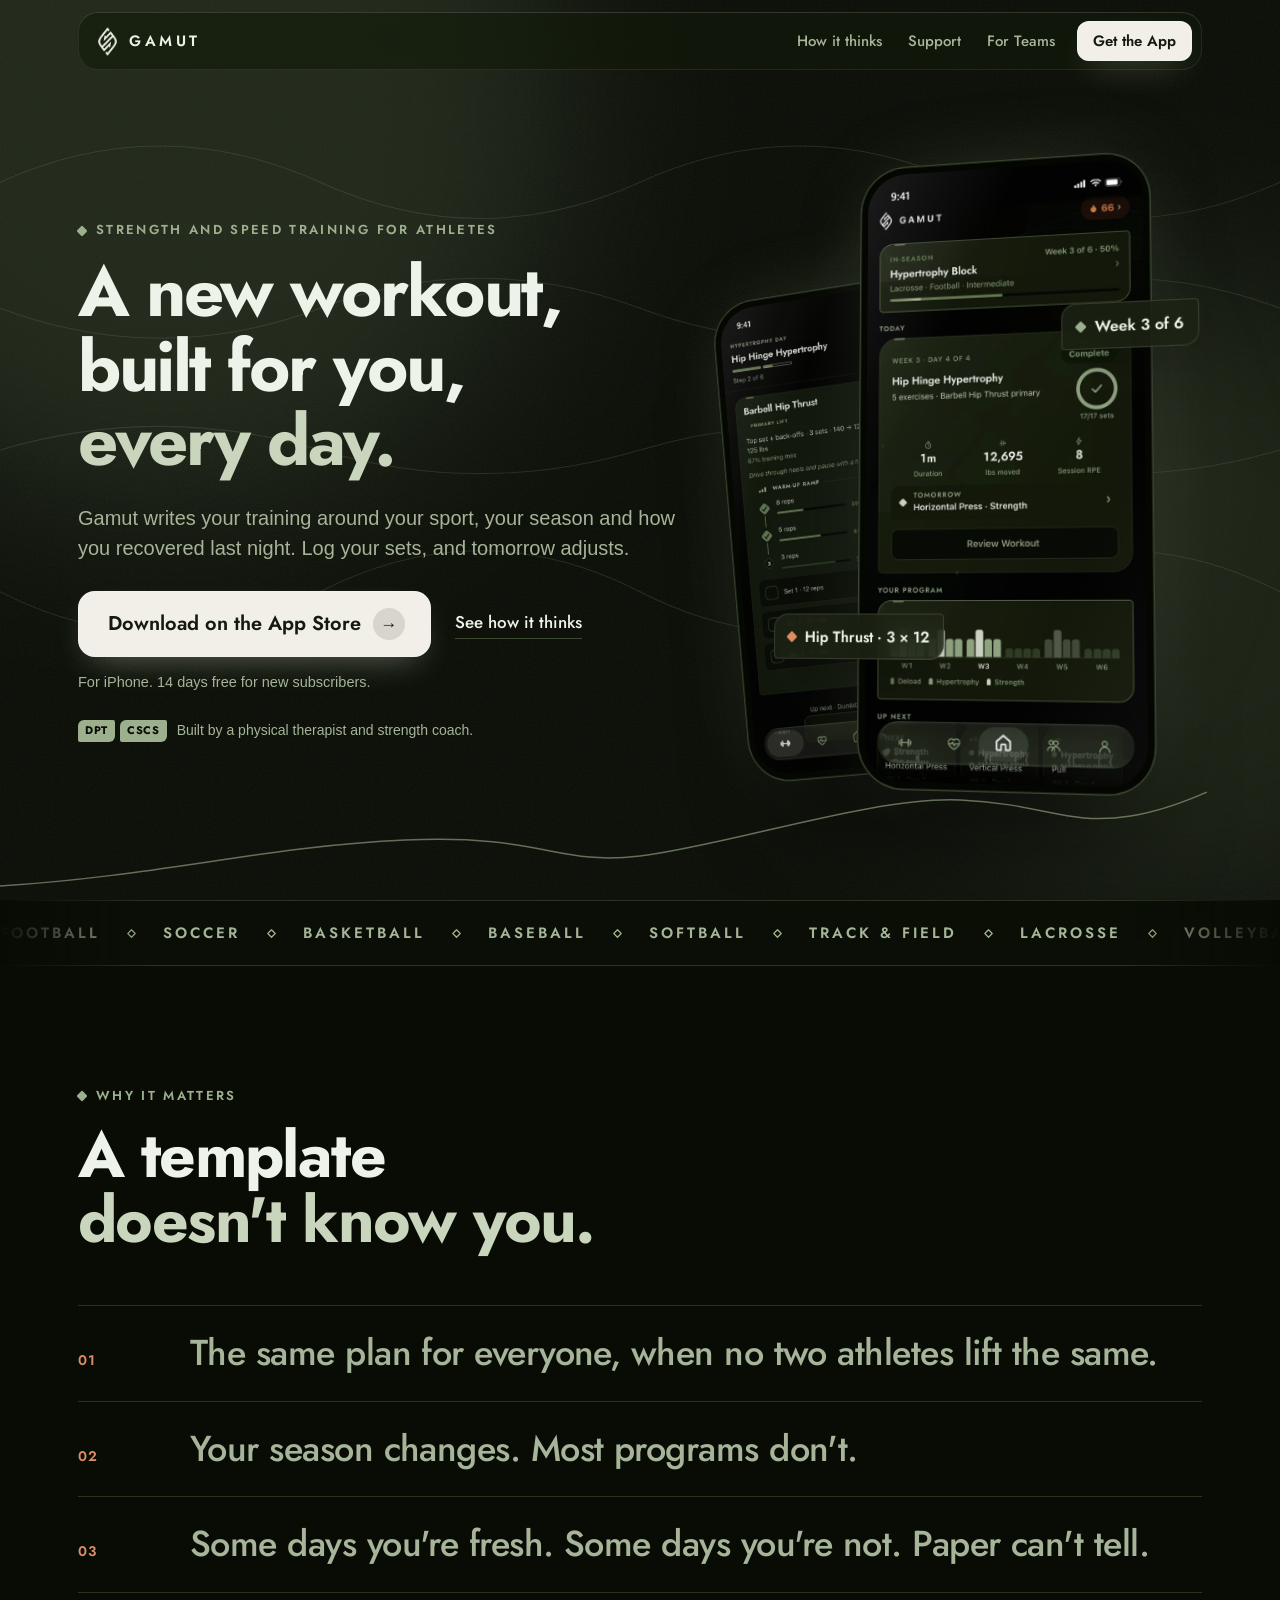
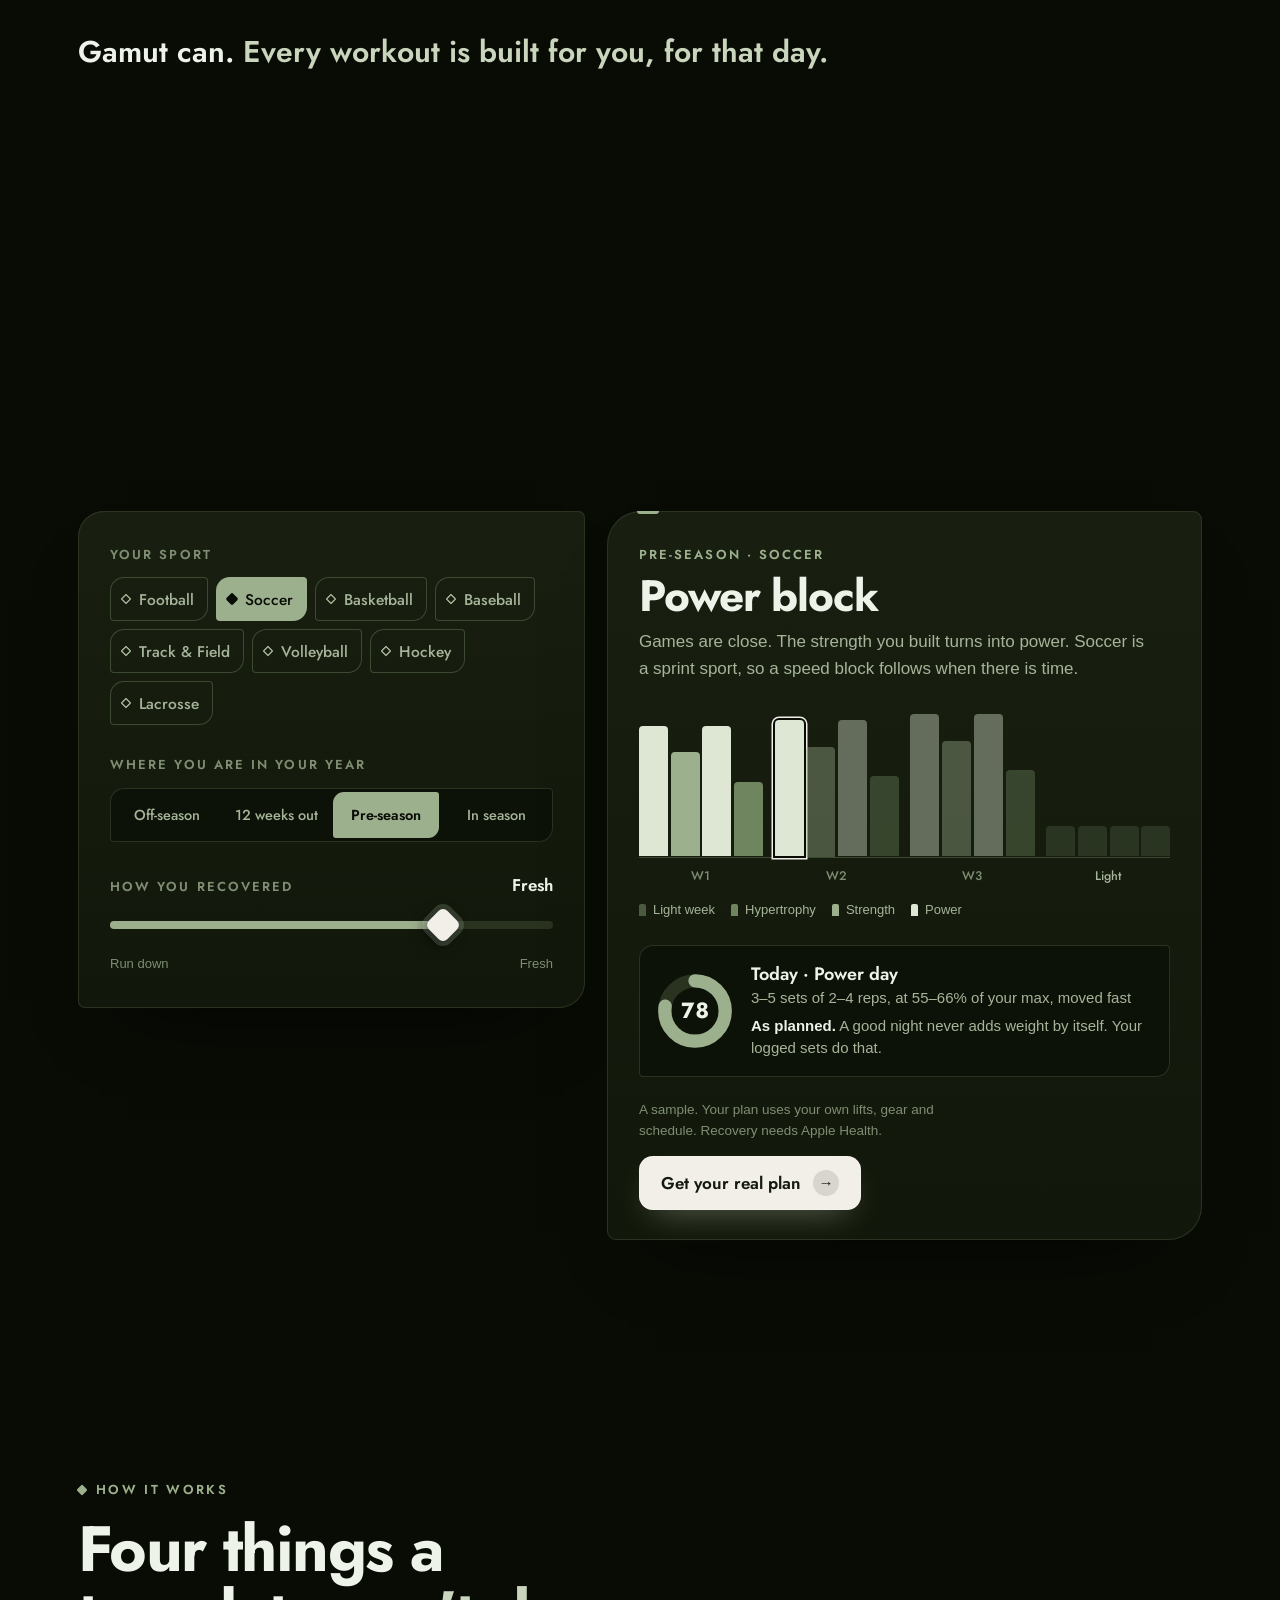
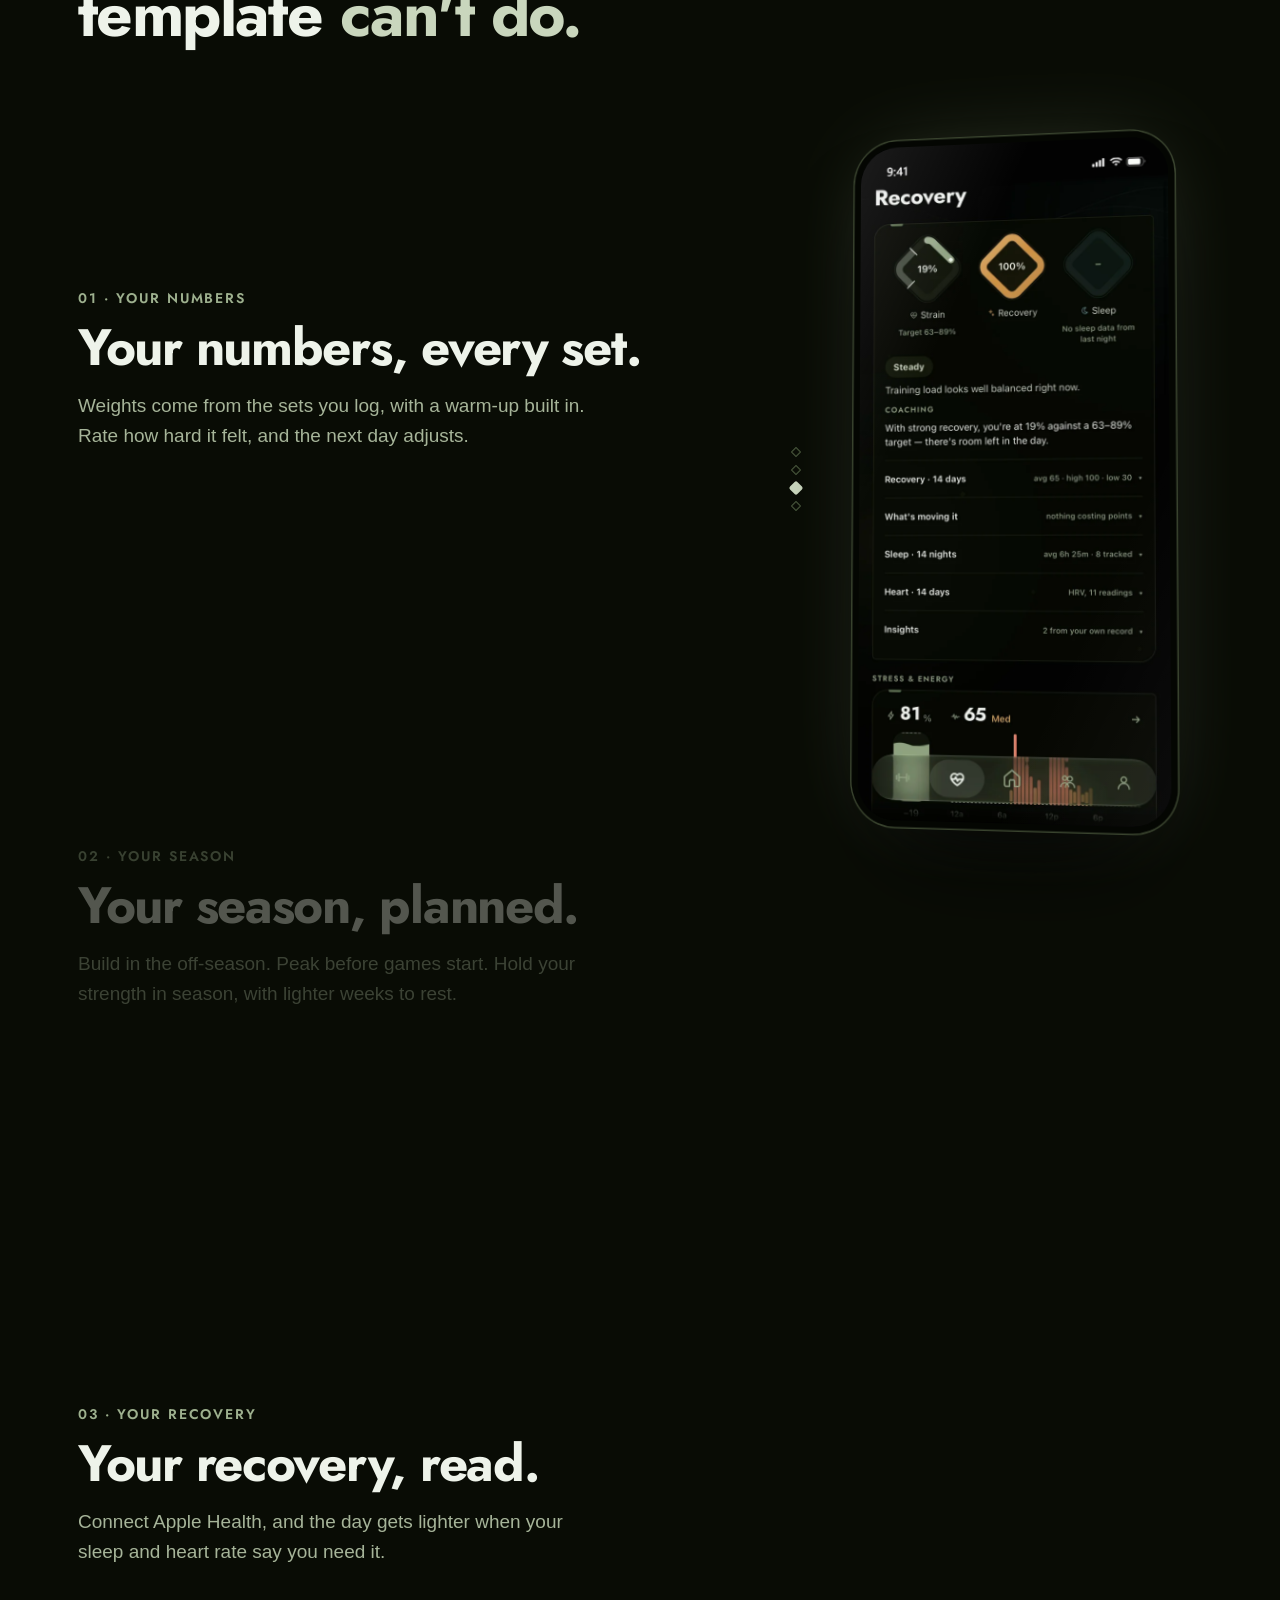
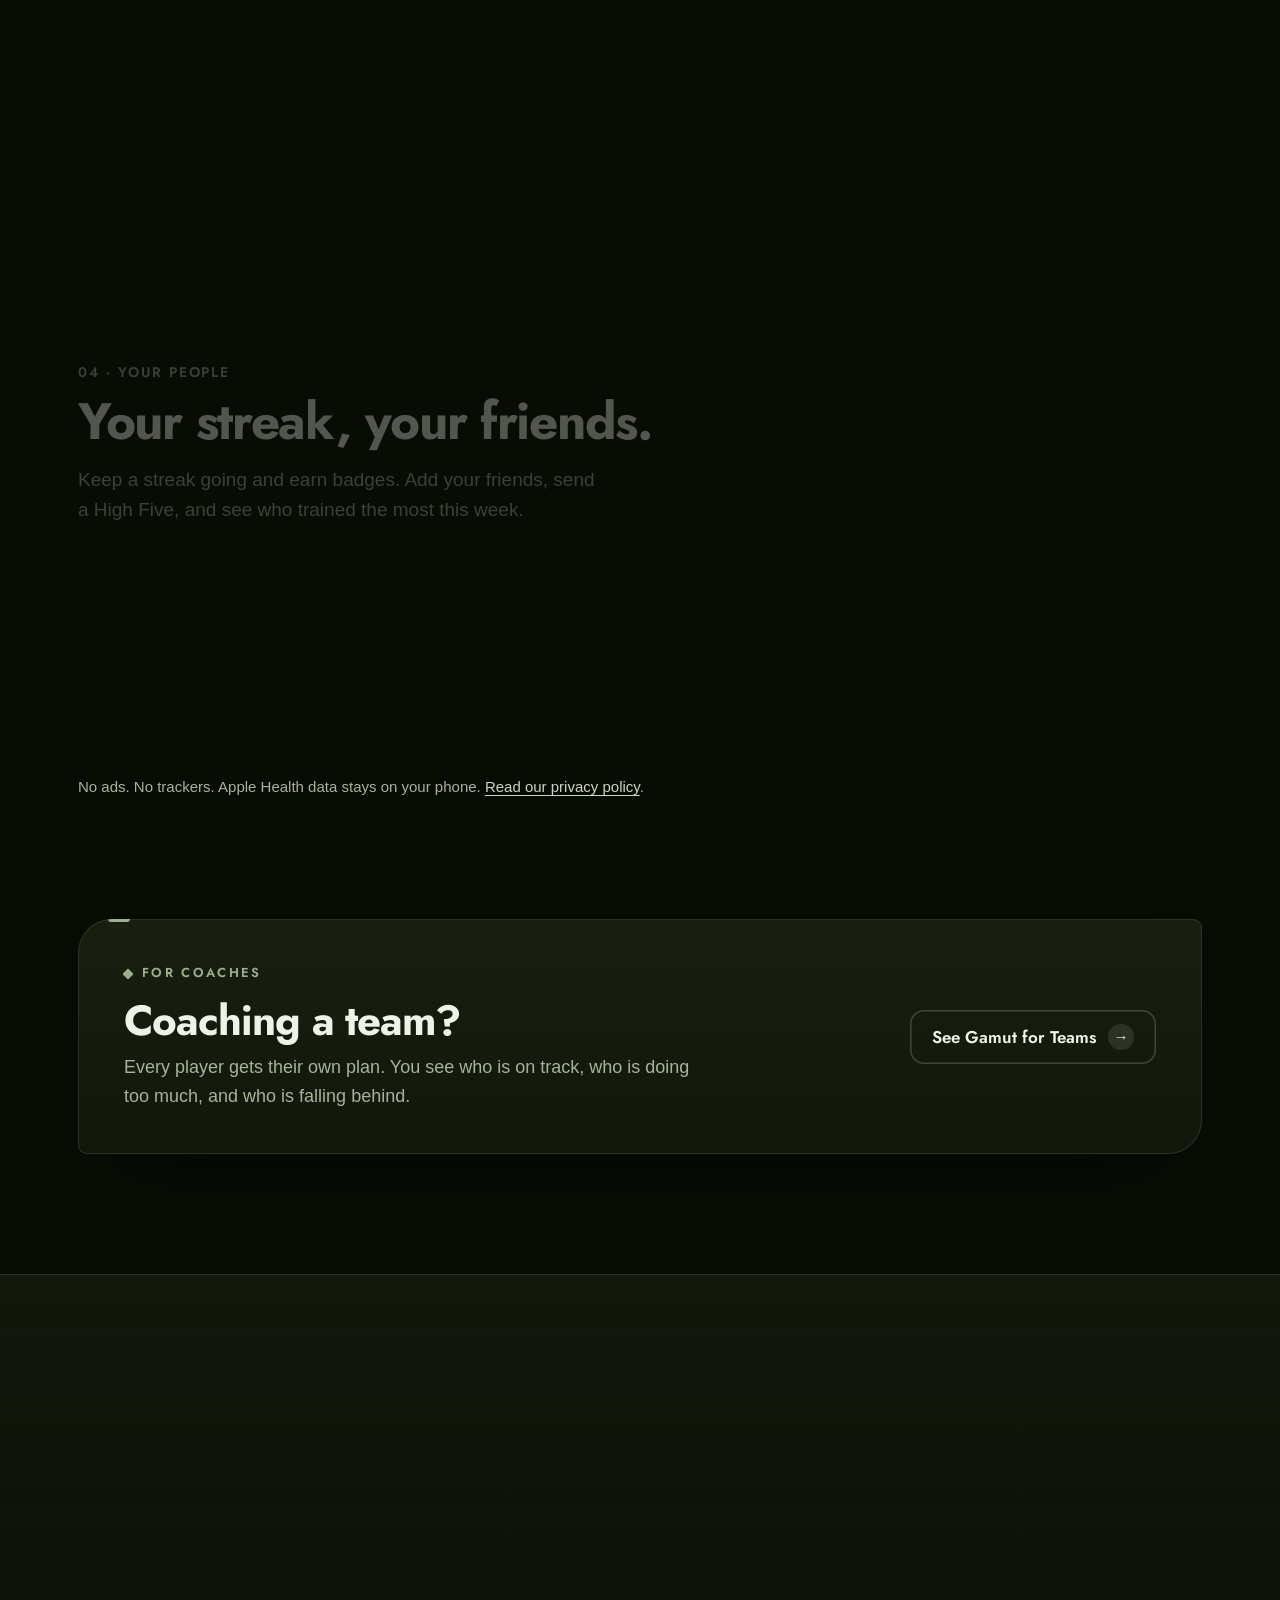
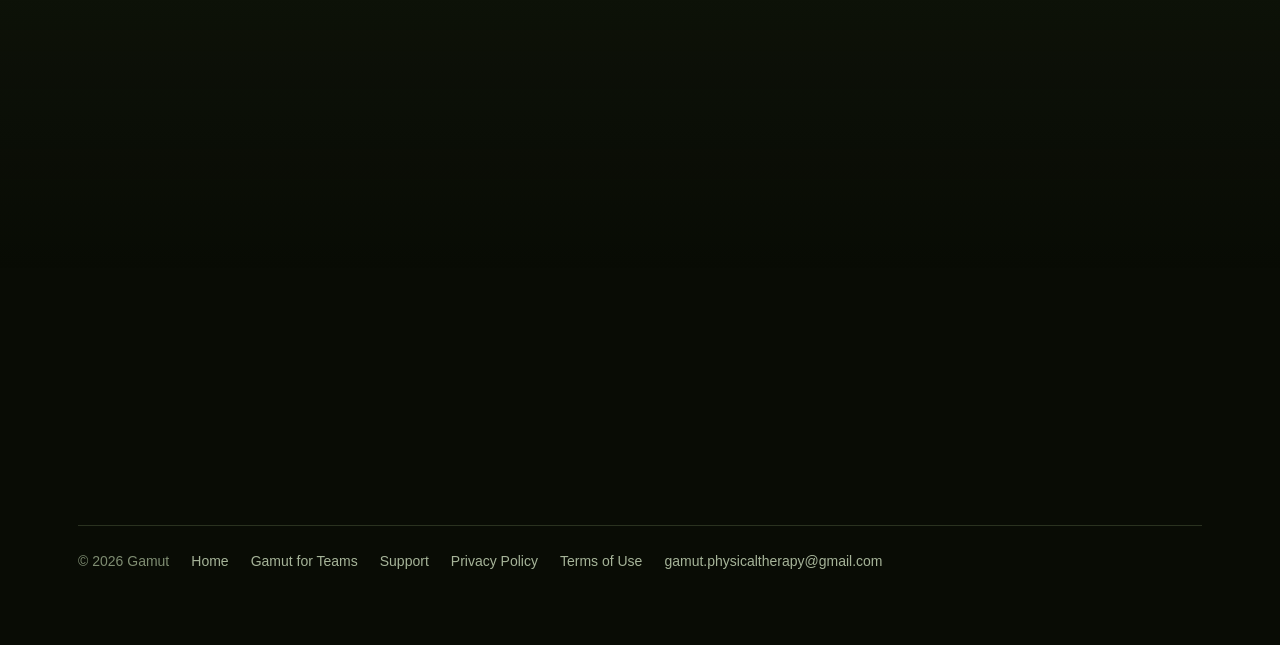
==== commit 062b313d: "Publish from studio/legal-site" ====
--- a/index.html
+++ b/index.html
@@ -44,8 +44,8 @@
     aria-labelledby) and by .topbar / .dock / footer. Keep those hooks.
   - The question form writes to public.site_leads through submit_site_lead
     (migration 20261026120000); its key is the app's publishable key.
-  Screens in img/d-*.webp are the dark App Store captures
-  (studio/app-store/screenshots/dark), scaled to 660px wide.
+  Screens in img/d-*.webp are real-device frames from the owner's iPhone
+  recordings (studio/screenshot-harness/device-frames.mjs writes them), 660px wide.
 -->
 </head>
 <body>
@@ -96,7 +96,7 @@
         <div class="phone back float slow"><img src="img/d-workout.webp" alt="" width="660" height="1434"></div>
         <div class="phone front float"><img src="img/d-home.webp" alt="" width="660" height="1434" fetchpriority="high"></div>
         <div class="tag-float tag-1 float slow"><i></i>Week 3 of 6</div>
-        <div class="tag-float tag-2 float"><i style="--c:var(--ember)"></i>Bench Press · 4 × 8</div>
+        <div class="tag-float tag-2 float"><i style="--c:var(--ember)"></i>Hip Thrust · 3 × 12</div>
       </div>
     </div>
     <div class="hero-body stagger">
@@ -234,7 +234,7 @@
           <p>Connect Apple Health, and the day gets lighter when your sleep and heart rate say you need it.</p>
         </article>
         <article class="step">
-          <div class="step-shot" aria-hidden="true"><div class="phone"><img src="img/d-leaderboard.webp" alt="" width="660" height="1434" loading="lazy"></div></div>
+          <div class="step-shot" aria-hidden="true"><div class="phone"><img src="img/d-streak.webp" alt="" width="660" height="1434" loading="lazy"></div></div>
           <p class="n">04 · Your people</p>
           <h3>Your streak, your friends.</h3>
           <p>Keep a streak going and earn badges. Add your friends, send a High Five, and see who trained the most this week.</p>
@@ -244,10 +244,10 @@
         <div class="rail" aria-hidden="true"><i></i><i></i><i></i><i></i></div>
         <div class="tilt" style="--ry:-9;--rx:3">
           <div class="phone"><div class="screens">
-            <img src="img/d-workout.webp" alt="A Bench Press in Gamut: warm-up sets, then working sets with the weight filled in." width="660" height="1434" loading="lazy">
+            <img src="img/d-workout.webp" alt="A Barbell Hip Thrust in Gamut: a warm-up ramp, then working sets with the weight filled in." width="660" height="1434" loading="lazy">
             <img src="img/d-season.webp" alt="Gamut's Home page: a sport's season laid over the year, with projected lift numbers." width="660" height="1434" loading="lazy">
             <img src="img/d-recovery.webp" alt="Gamut's Recovery page: strain, recovery and sleep rings with coaching." width="660" height="1434" loading="lazy">
-            <img src="img/d-leaderboard.webp" alt="Gamut's leaderboard: friends ranked by training this week." width="660" height="1434" loading="lazy">
+            <img src="img/d-streak.webp" alt="A 66-day streak in Gamut, celebrated as a new personal best." width="660" height="1434" loading="lazy">
           </div></div>
         </div>
       </div>
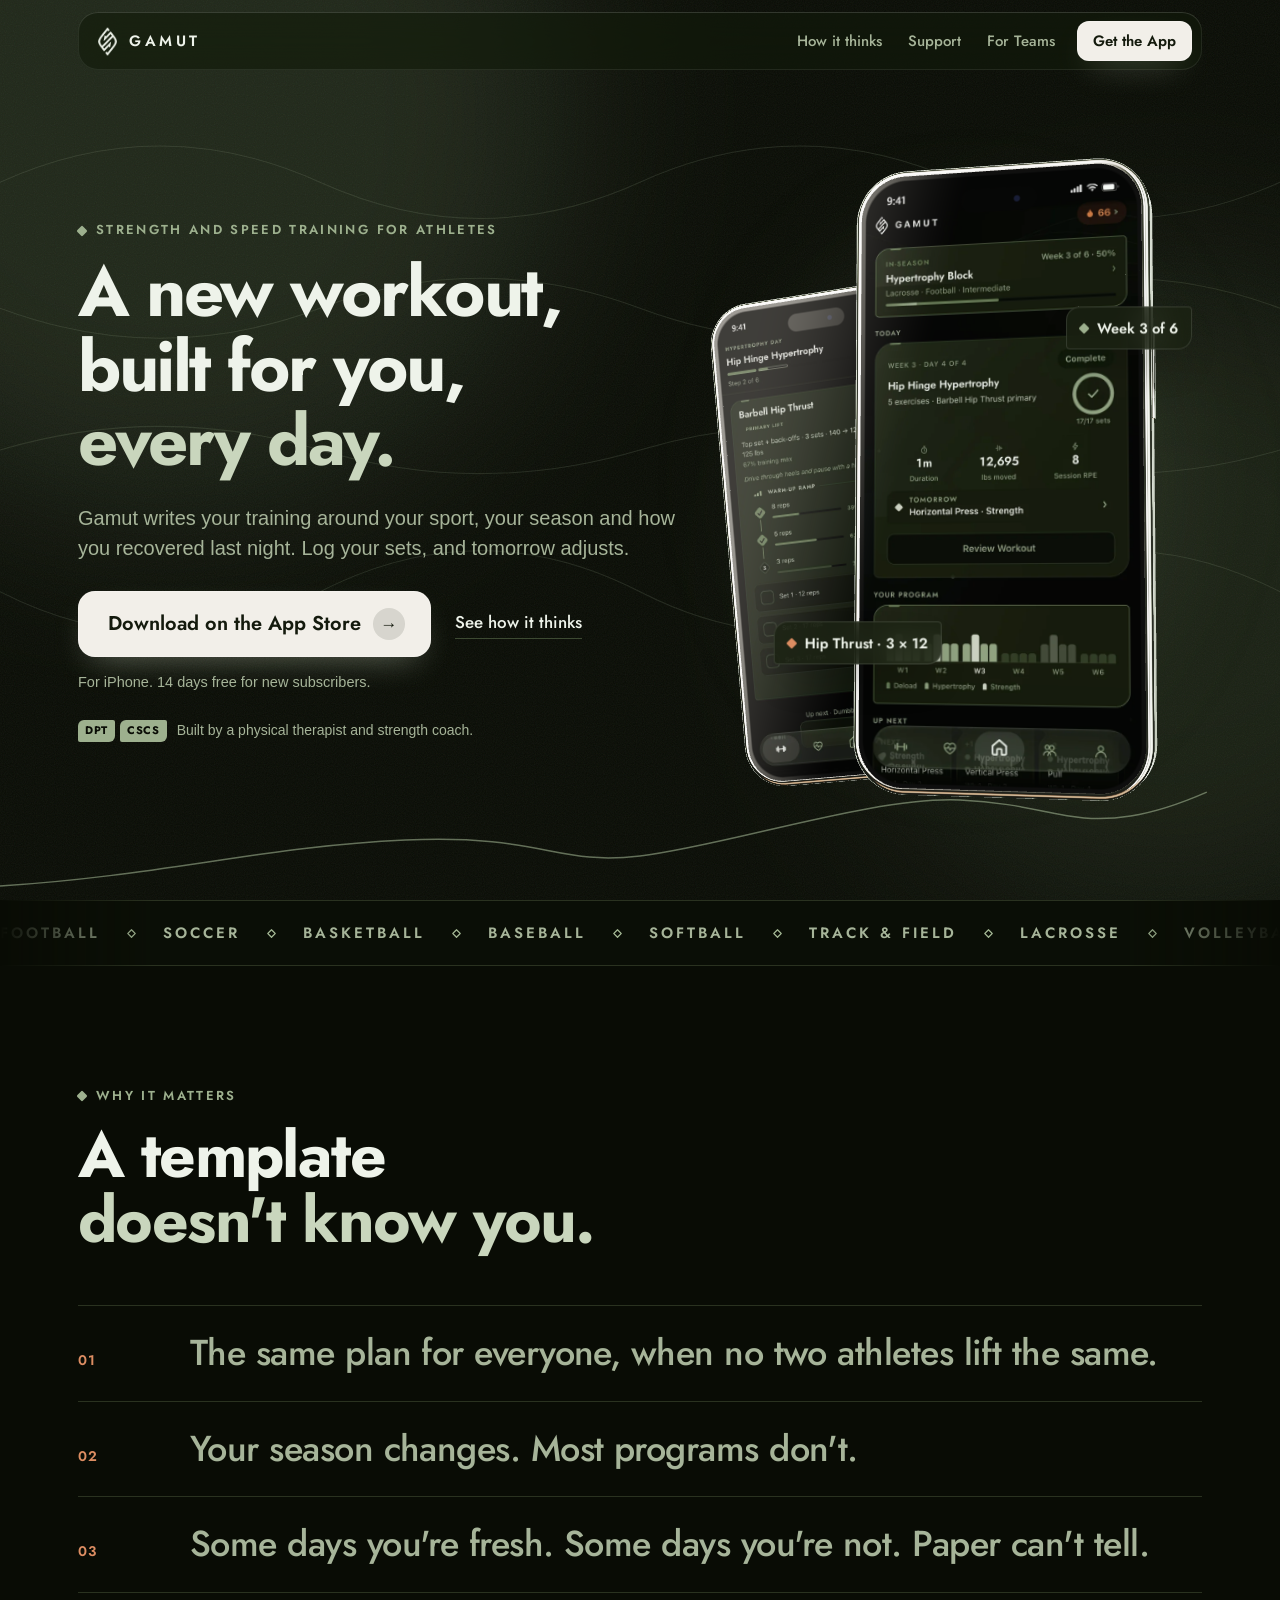
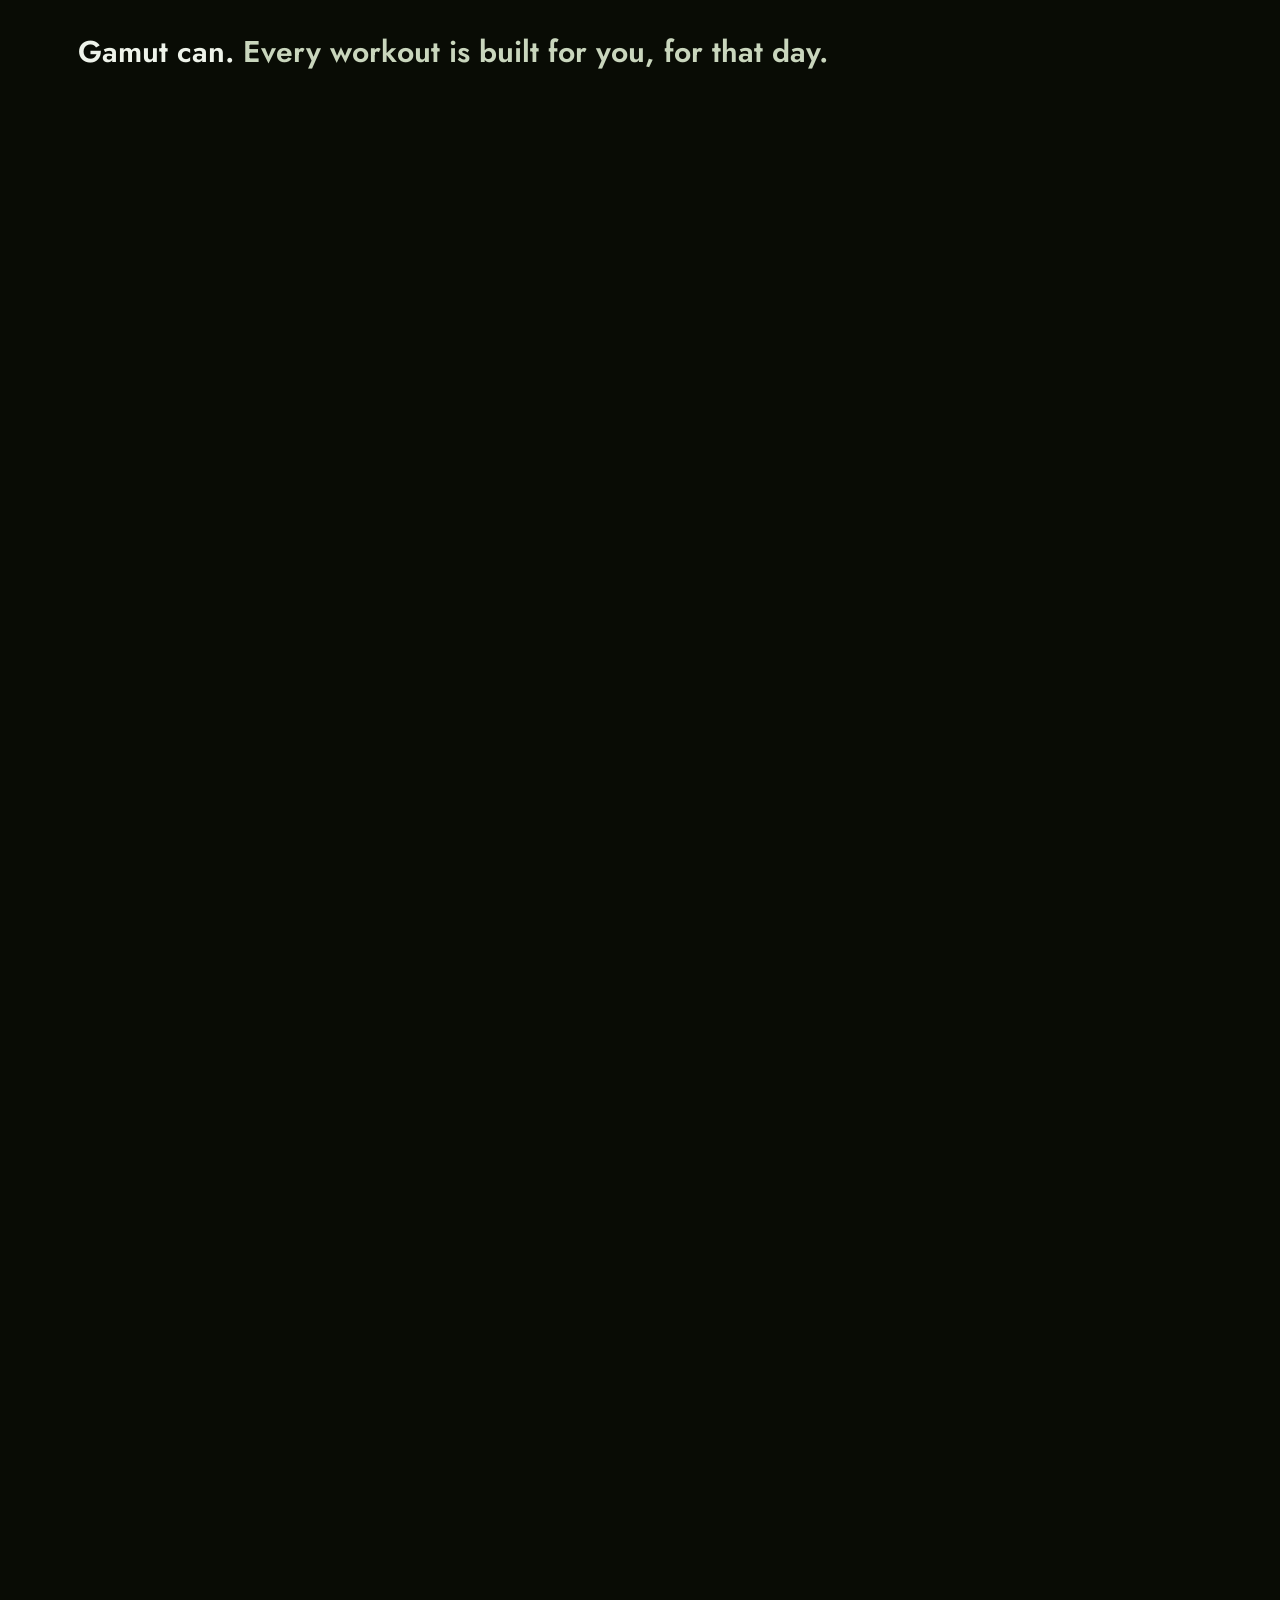
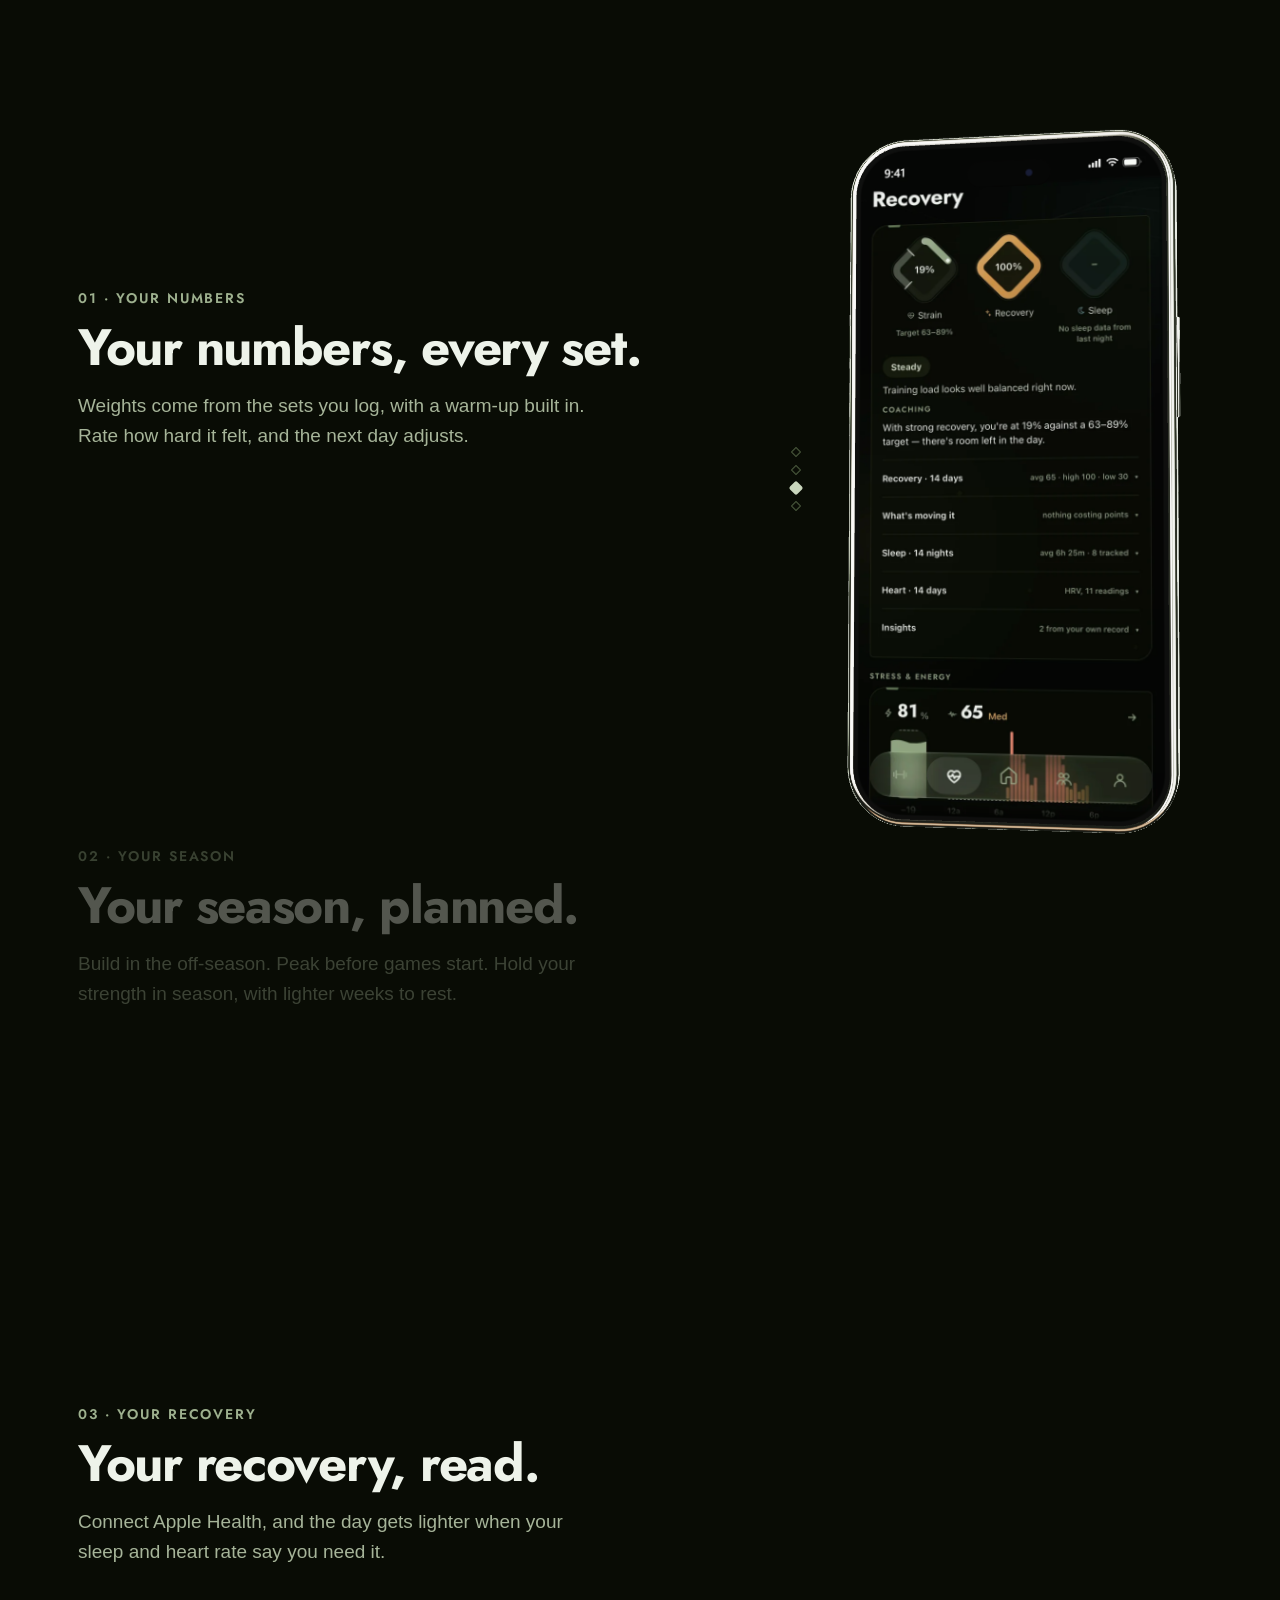
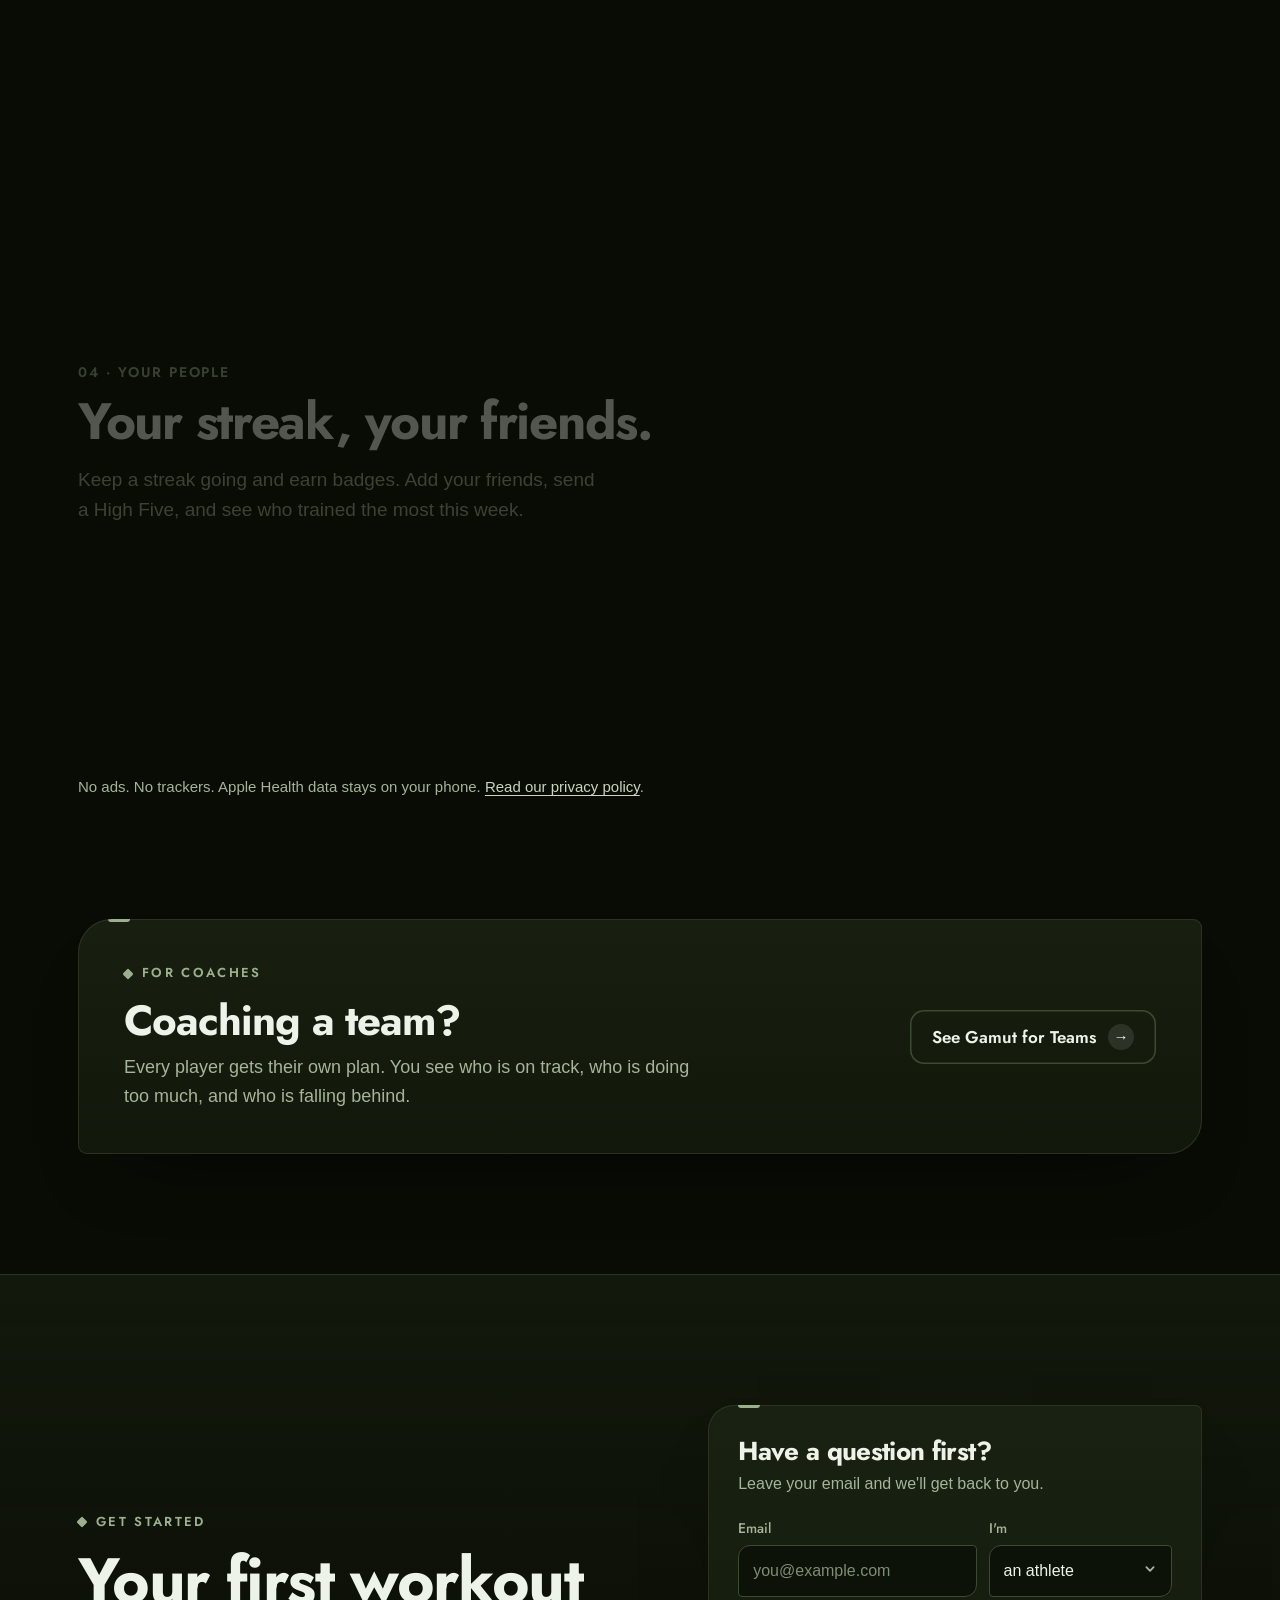
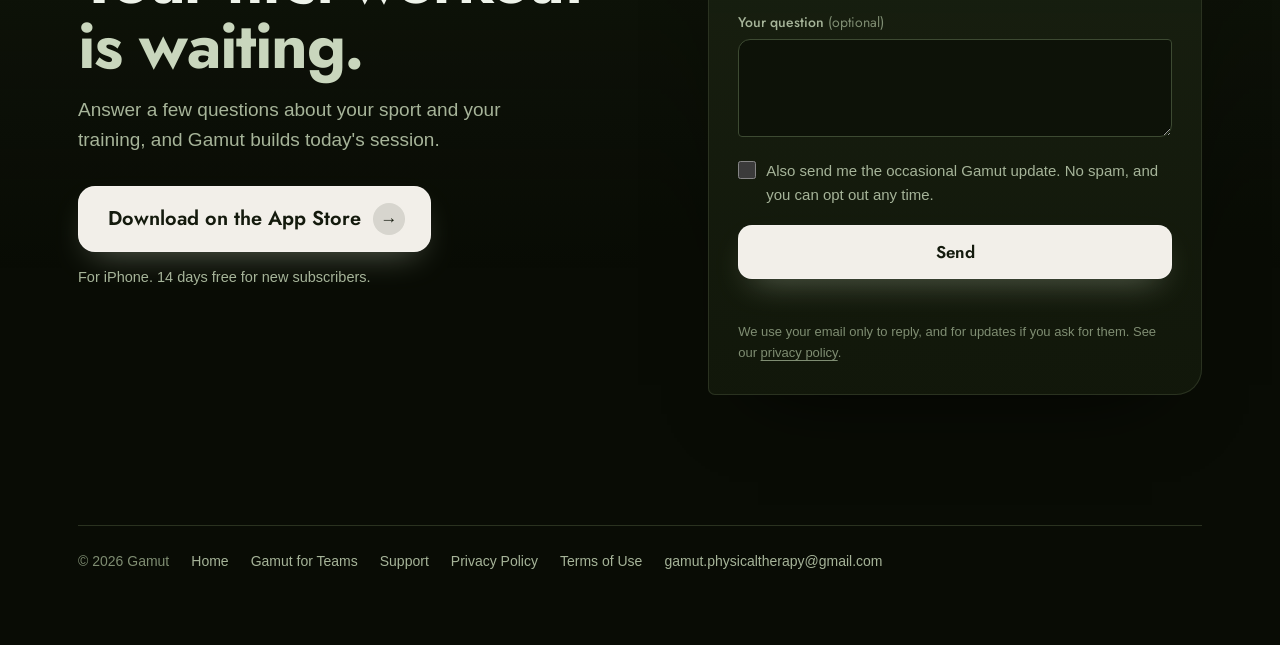
==== commit 04c4144f: "Publish from studio/legal-site" ====
--- a/index.html
+++ b/index.html
@@ -93,10 +93,10 @@
     <div class="hero-visual stage" aria-hidden="true">
       <div class="tilt">
         <div class="halo"></div>
-        <div class="phone back float slow"><img src="img/d-workout.webp" alt="" width="660" height="1434"></div>
-        <div class="phone front float"><img src="img/d-home.webp" alt="" width="660" height="1434" fetchpriority="high"></div>
-        <div class="tag-float tag-1 float slow"><i></i>Week 3 of 6</div>
-        <div class="tag-float tag-2 float"><i style="--c:var(--ember)"></i>Hip Thrust · 3 × 12</div>
+        <div class="phone back float slow" data-z="-50" data-rot="-6"><img src="img/d-workout.webp" alt="" width="660" height="1434"></div>
+        <div class="phone front float" data-z="40"><img src="img/d-home.webp" alt="" width="660" height="1434" fetchpriority="high"></div>
+        <div class="tag-float tag-1 float slow" data-z="110"><i></i>Week 3 of 6</div>
+        <div class="tag-float tag-2 float" data-z="90"><i style="--c:var(--ember)"></i>Hip Thrust · 3 × 12</div>
       </div>
     </div>
     <div class="hero-body stagger">
@@ -340,6 +340,7 @@
 
 <script src="docs.js"></script>
 <script src="landing.js"></script>
+<script src="phone3d.js" defer></script>
 <script src="stats.js" defer></script>
 </body>
 </html>
--- a/landing.css
+++ b/landing.css
@@ -198,6 +198,18 @@
   background: linear-gradient(115deg, rgba(255, 255, 255, 0.1), transparent 28%, transparent 72%, rgba(255, 255, 255, 0.04));
 }
 .stage { perspective: 1500px; }
+/* phone3d.js draws a real 3D phone over each stage and adds .gl. The flat
+   frame steps aside; the screen element stays, fitted under the glass. */
+.stage.gl { perspective: none; touch-action: pan-y; cursor: grab; -webkit-user-select: none; user-select: none; }
+.stage.gl.grabbing { cursor: grabbing; }
+.stage.gl .tilt { transform: none; transform-style: flat; will-change: auto; transition: none; }
+.stage.gl .phone { transform: none; animation: none; background: none; box-shadow: none; opacity: 1; }
+.stage.gl .phone::after { display: none; }
+.stage.gl .phone > :first-child { transform-origin: 0 0; overflow: hidden; will-change: transform; backface-visibility: hidden; }
+.stage.gl .tag-float { animation: none; z-index: 60; transition: opacity 200ms ease; }
+.stage .gl-phone { position: absolute; left: -90px; top: -90px; z-index: 50; pointer-events: none; display: none; }
+.stage.gl .gl-phone { display: block; }
+.stage.gl-measure .tilt, .stage.gl-measure .phone, .stage.gl-measure .phone > *, .stage.gl-measure .tag-float { transform: none !important; animation: none !important; translate: none !important; }
 .tilt { transform-style: preserve-3d; transform: rotateX(calc(var(--rx, 0) * 1deg)) rotateY(calc(var(--ry, 0) * 1deg)); transition: transform 500ms var(--ease); will-change: transform; }
 .tilt.live { transition-duration: 120ms; }
 .tag-float {
@@ -472,7 +484,7 @@
 .seal::before { content: ""; position: absolute; inset: 14px; rotate: 45deg; border-radius: 22px 6px 22px 6px; box-shadow: inset 0 0 0 2px var(--sage-bright), inset 0 0 0 7px transparent, inset 0 0 0 8px rgba(201, 214, 189, 0.35); }
 .seal div { position: relative; }
 .seal b { display: block; font-size: 42px; font-weight: 700; letter-spacing: -0.03em; }
-.seal span { display: block; font-size: 9.5px; font-weight: 600; letter-spacing: 0.08em; text-transform: uppercase; margin-top: 3px; line-height: 1.25; color: var(--sage-bright); }
+.seal span { display: block; font-size: 9.5px; font-weight: 600; letter-spacing: 0.05em; text-transform: uppercase; margin-top: 3px; line-height: 1.25; color: var(--sage-bright); }
 .guarantee h3 { font-size: clamp(24px, 2.8vw, 32px); line-height: 1.12; margin: 0 0 10px; font-weight: 700; }
 .guarantee p { margin: 0; color: var(--muted); font-size: 17px; max-width: 46em; }
 .guarantee p + p { margin-top: 8px; font-size: 14.5px; }
@@ -548,7 +560,8 @@
   /* Full-bleed, so the tilted phone's corner is cut by the screen edge. */
   .hero-visual {
     height: 350px; width: 100vw; margin: 0 0 20px calc(50% - 50vw); overflow: hidden;
-    -webkit-mask-image: linear-gradient(180deg, #000 70%, transparent); mask-image: linear-gradient(180deg, #000 70%, transparent);
+    /* A long fade, so the phones dissolve into the page instead of reading as cut off. */
+    -webkit-mask-image: linear-gradient(180deg, #000 50%, transparent 96%); mask-image: linear-gradient(180deg, #000 50%, transparent 96%);
   }
   .hero-visual .tilt { --rx: 0; --ry: 0; }
   .hero-visual .phone { padding: 6px; border-radius: 34px; }
@@ -673,6 +686,8 @@
   .guarantee { grid-template-columns: 1fr; gap: 12px; padding: 26px 22px; }
   .seal { width: 104px; height: 104px; margin-left: -6px; }
   .seal b { font-size: 34px; }
+  /* At 104px the diamond is too narrow for the desktop caption: "GUARANTEE" ran past its edges. */
+  .seal span { font-size: 7.5px; letter-spacing: 0.03em; }
   .roster { padding: 22px 16px 18px; }
   .prow { grid-template-columns: 38px minmax(0, 1fr) auto; gap: 10px; padding: 10px 12px 10px 14px; }
   .prow .av { width: 38px; height: 38px; }
@@ -694,3 +709,4 @@
   .js .show .step:not(.on) { opacity: 1; }
   .ambient .mote { display: none; }
 }
+.feature-media { position: relative; }
